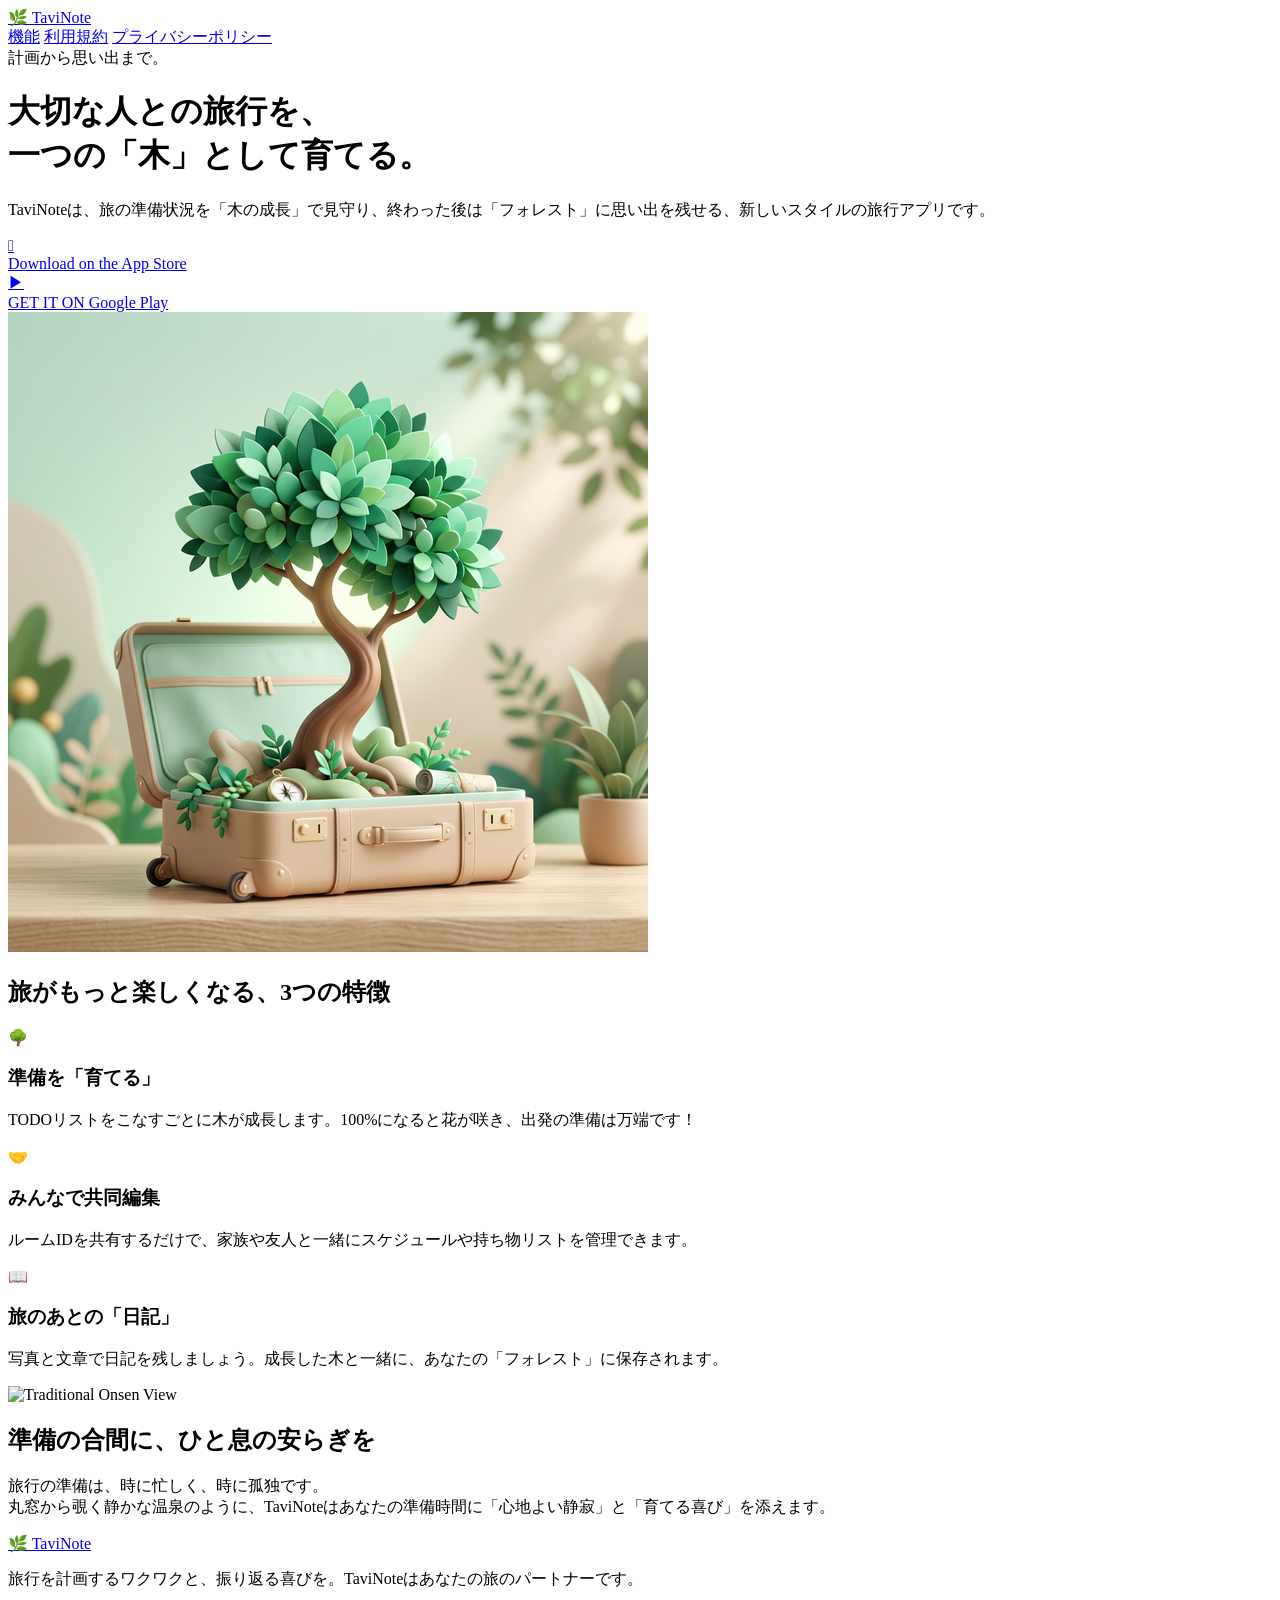
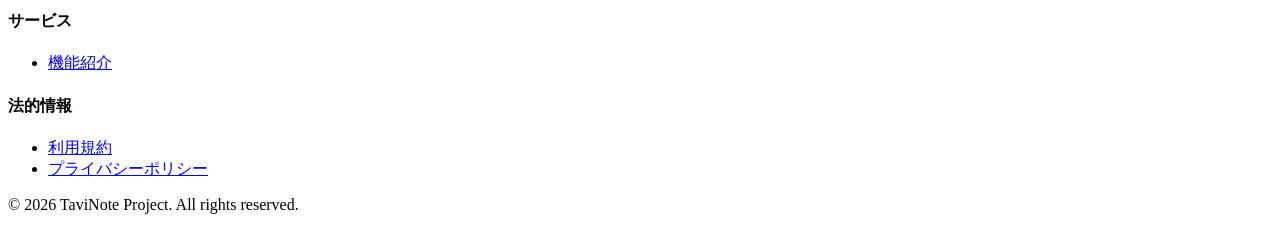
==== public/index.html @ a1052af0 "docs: remove web app references" ====
<!DOCTYPE html>
<html lang="ja">

<head>
    <meta charset="UTF-8">
    <meta name="viewport" content="width=device-width, initial-scale=1.0">
    <title>TaviNote (タビノート) — 大切な人との旅行を、育てる。</title>
    <meta name="description" content="旅行の計画から思い出までを一つの「木」として育てる、新しい形の旅行管理アプリ。TaviNoteで、あなたの旅をもっと彩り豊かに。">
    <link rel="stylesheet" href="landing.css">
    <script>
        // Redirect if running in Capacitor (native app environment)
        if (window.hasOwnProperty('Capacitor')) {
            window.location.href = 'app.html';
        }
    </script>
</head>

<body>

    <nav>
        <div class="container">
            <a href="index.html" class="logo">
                <span>🌿</span> TaviNote
            </a>
            <div class="nav-links">
                <a href="#features">機能</a>
                <a href="terms.html">利用規約</a>
                <a href="privacy.html">プライバシーポリシー</a>
            </div>
        </div>
    </nav>

    <header class="hero">
        <div class="container">
            <div class="hero-content">
                <span class="badge">計画から思い出まで。</span>
                <h1>大切な人との旅行を、<br>一つの「木」として育てる。</h1>
                <p>TaviNoteは、旅の準備状況を「木の成長」で見守り、終わった後は「フォレスト」に思い出を残せる、新しいスタイルの旅行アプリです。</p>

                <div class="store-buttons">
                    <a href="#" class="btn-store">
                        <span class="btn-icon"></span>
                        <div class="btn-text">
                            <span class="small-text">Download on the</span>
                            <span class="big-text">App Store</span>
                        </div>
                    </a>
                    <a href="#" class="btn-store">
                        <span class="btn-icon">▶</span>
                        <div class="btn-text">
                            <span class="small-text">GET IT ON</span>
                            <span class="big-text">Google Play</span>
                        </div>
                    </a>
                </div>
            </div>

            <div class="hero-image">
                <img src="landing-hero.png" alt="TaviNote Hero Visualization">
            </div>
        </div>
    </header>

    <section id="features" class="features">
        <div class="container">
            <h2>旅がもっと楽しくなる、3つの特徴</h2>
            <div class="features-grid">
                <div class="feature-card">
                    <div class="feature-icon">🌳</div>
                    <h3>準備を「育てる」</h3>
                    <p>TODOリストをこなすごとに木が成長します。100%になると花が咲き、出発の準備は万端です！</p>
                </div>
                <div class="feature-card">
                    <div class="feature-icon">🤝</div>
                    <h3>みんなで共同編集</h3>
                    <p>ルームIDを共有するだけで、家族や友人と一緒にスケジュールや持ち物リストを管理できます。</p>
                </div>
                <div class="feature-card">
                    <div class="feature-icon">📖</div>
                    <h3>旅のあとの「日記」</h3>
                    <p>写真と文章で日記を残しましょう。成長した木と一緒に、あなたの「フォレスト」に保存されます。</p>
                </div>
            </div>
        </div>
    </section>

    <!-- ===== Onsen Section (Atmosphere) ===== -->
    <section class="onsen-section">
        <div class="container onsen-container">
            <div class="marumado-wrapper">
                <img src="images/marumado-onsen.png" alt="Traditional Onsen View" class="marumado-image">
                <div class="steam-overlay">
                    <div class="steam-cloud"></div>
                    <div class="steam-cloud"></div>
                    <div class="steam-cloud"></div>
                </div>
            </div>
            <div class="onsen-text">
                <h2 data-i18n="onsenTitle">準備の合間に、ひと息の安らぎを</h2>
                <p data-i18n="onsenDesc">
                    旅行の準備は、時に忙しく、時に孤独です。<br>丸窓から覗く静かな温泉のように、TaviNoteはあなたの準備時間に「心地よい静寂」と「育てる喜び」を添えます。</p>
            </div>
        </div>
    </section>

    <footer>
        <div class="container">
            <div class="footer-content">
                <div class="footer-info">
                    <a href="#" class="footer-logo"><span>🌿</span> TaviNote</a>
                    <p>旅行を計画するワクワクと、振り返る喜びを。TaviNoteはあなたの旅のパートナーです。</p>
                </div>
                <div class="footer-links">
                    <div class="link-group">
                        <h4>サービス</h4>
                        <ul>
                            <li><a href="#features">機能紹介</a></li>

                        </ul>
                    </div>
                    <div class="link-group">
                        <h4>法的情報</h4>
                        <ul>
                            <li><a href="terms.html">利用規約</a></li>
                            <li><a href="privacy.html">プライバシーポリシー</a></li>
                        </ul>
                    </div>
                </div>
            </div>
            <div class="footer-bottom">
                <p>&copy; 2026 TaviNote Project. All rights reserved.</p>
            </div>
        </div>
    </footer>

</body>

</html>
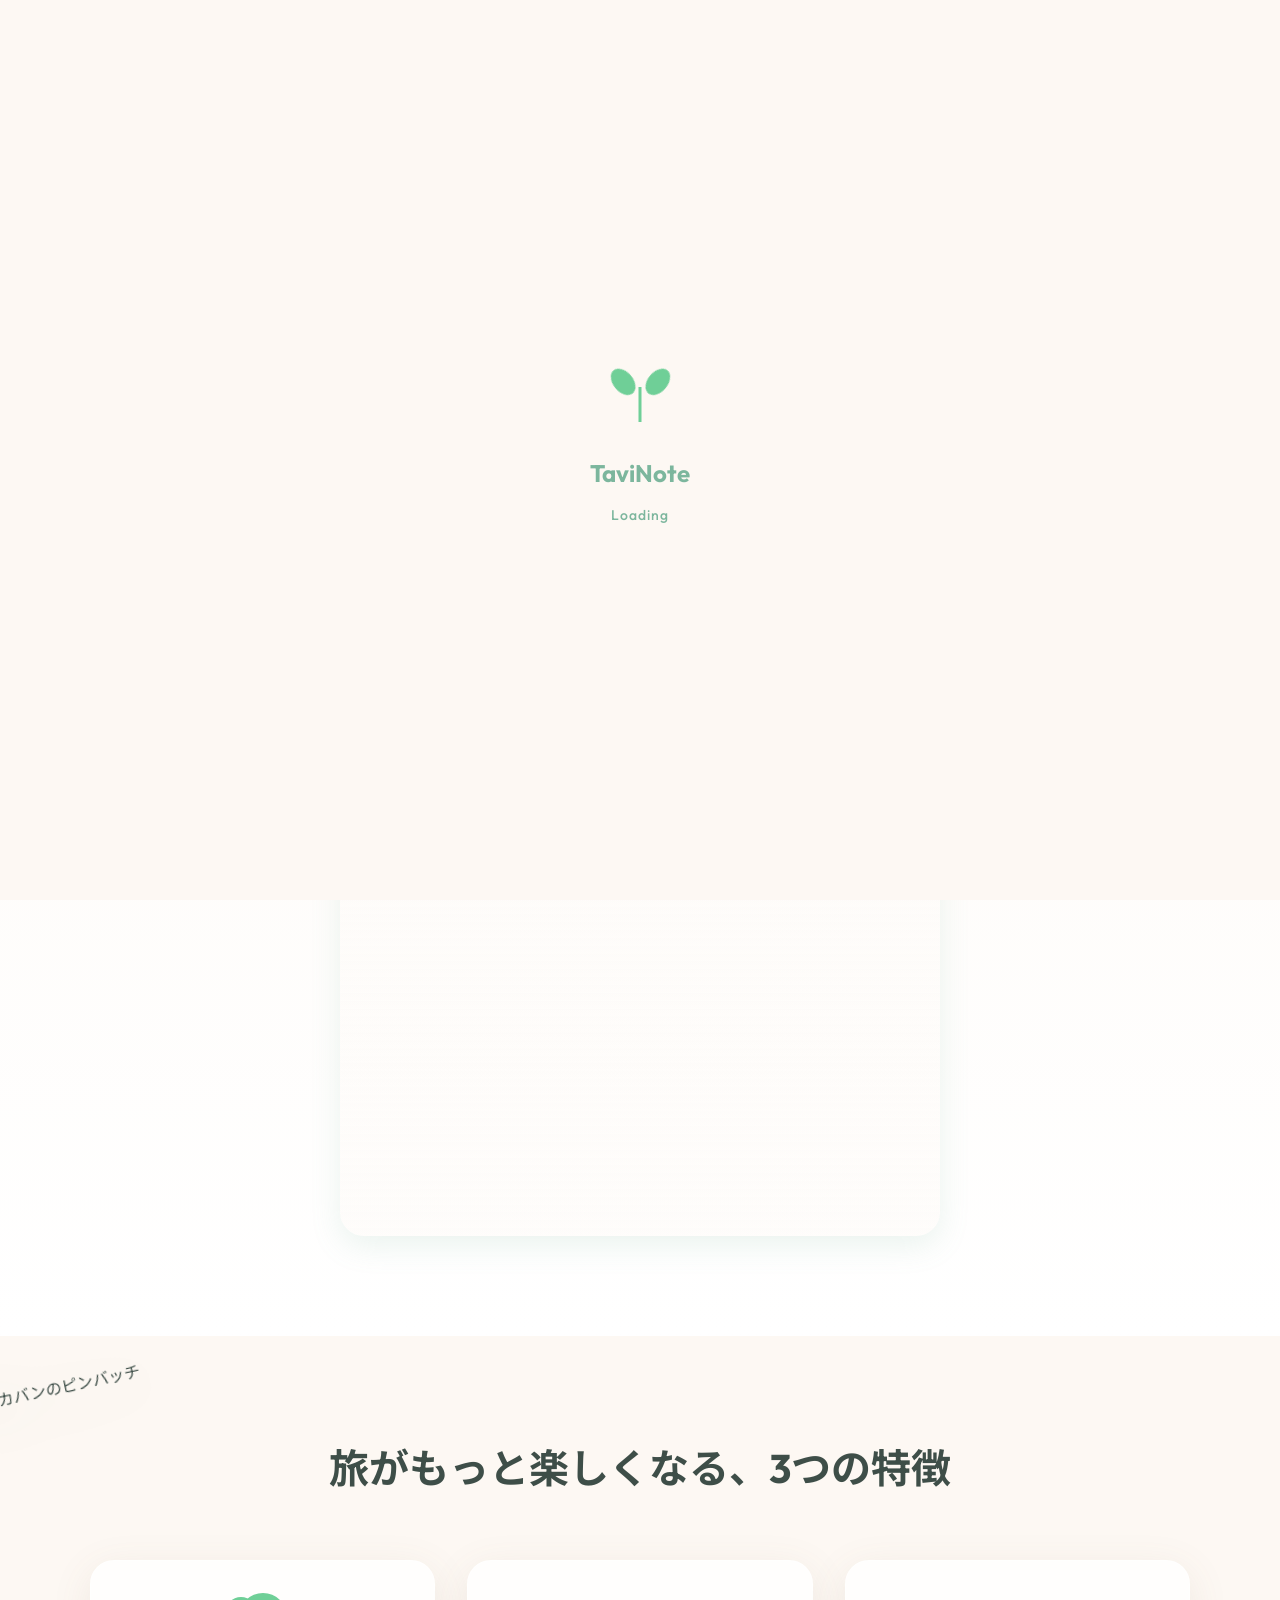
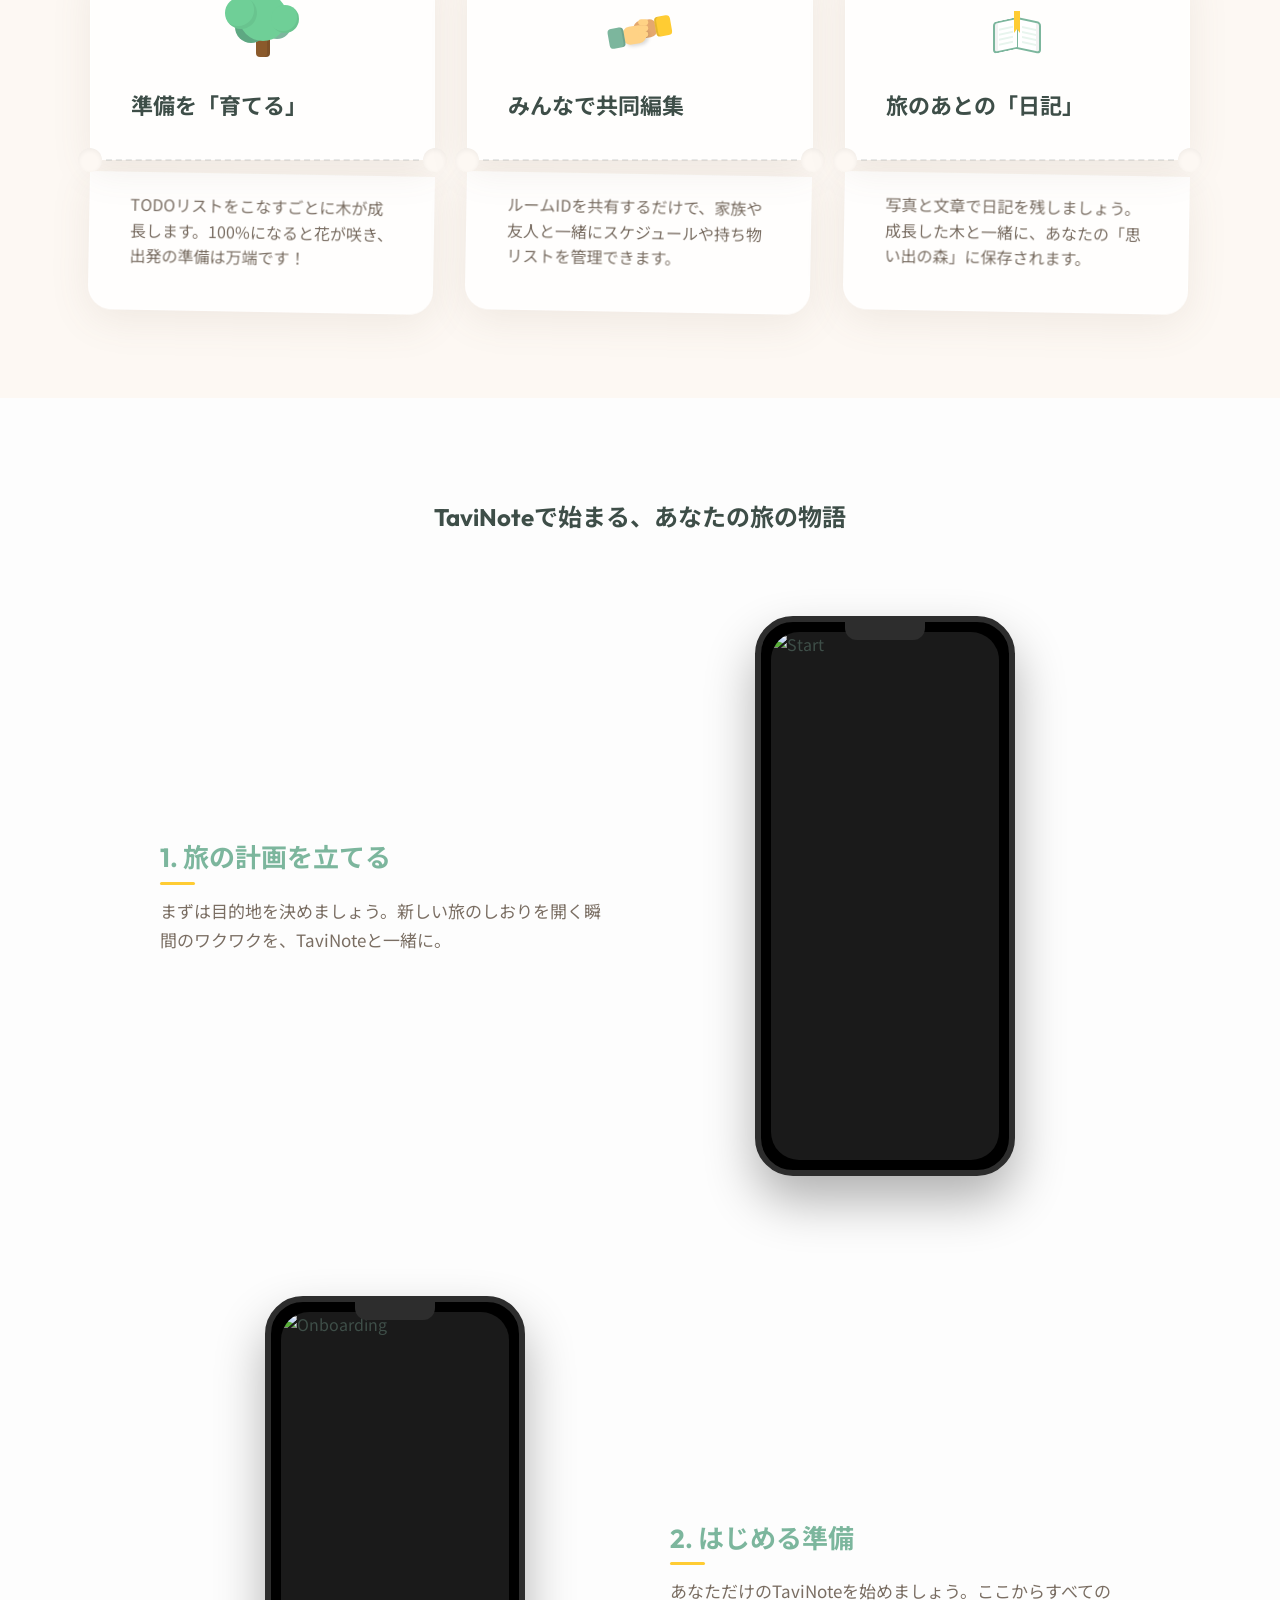
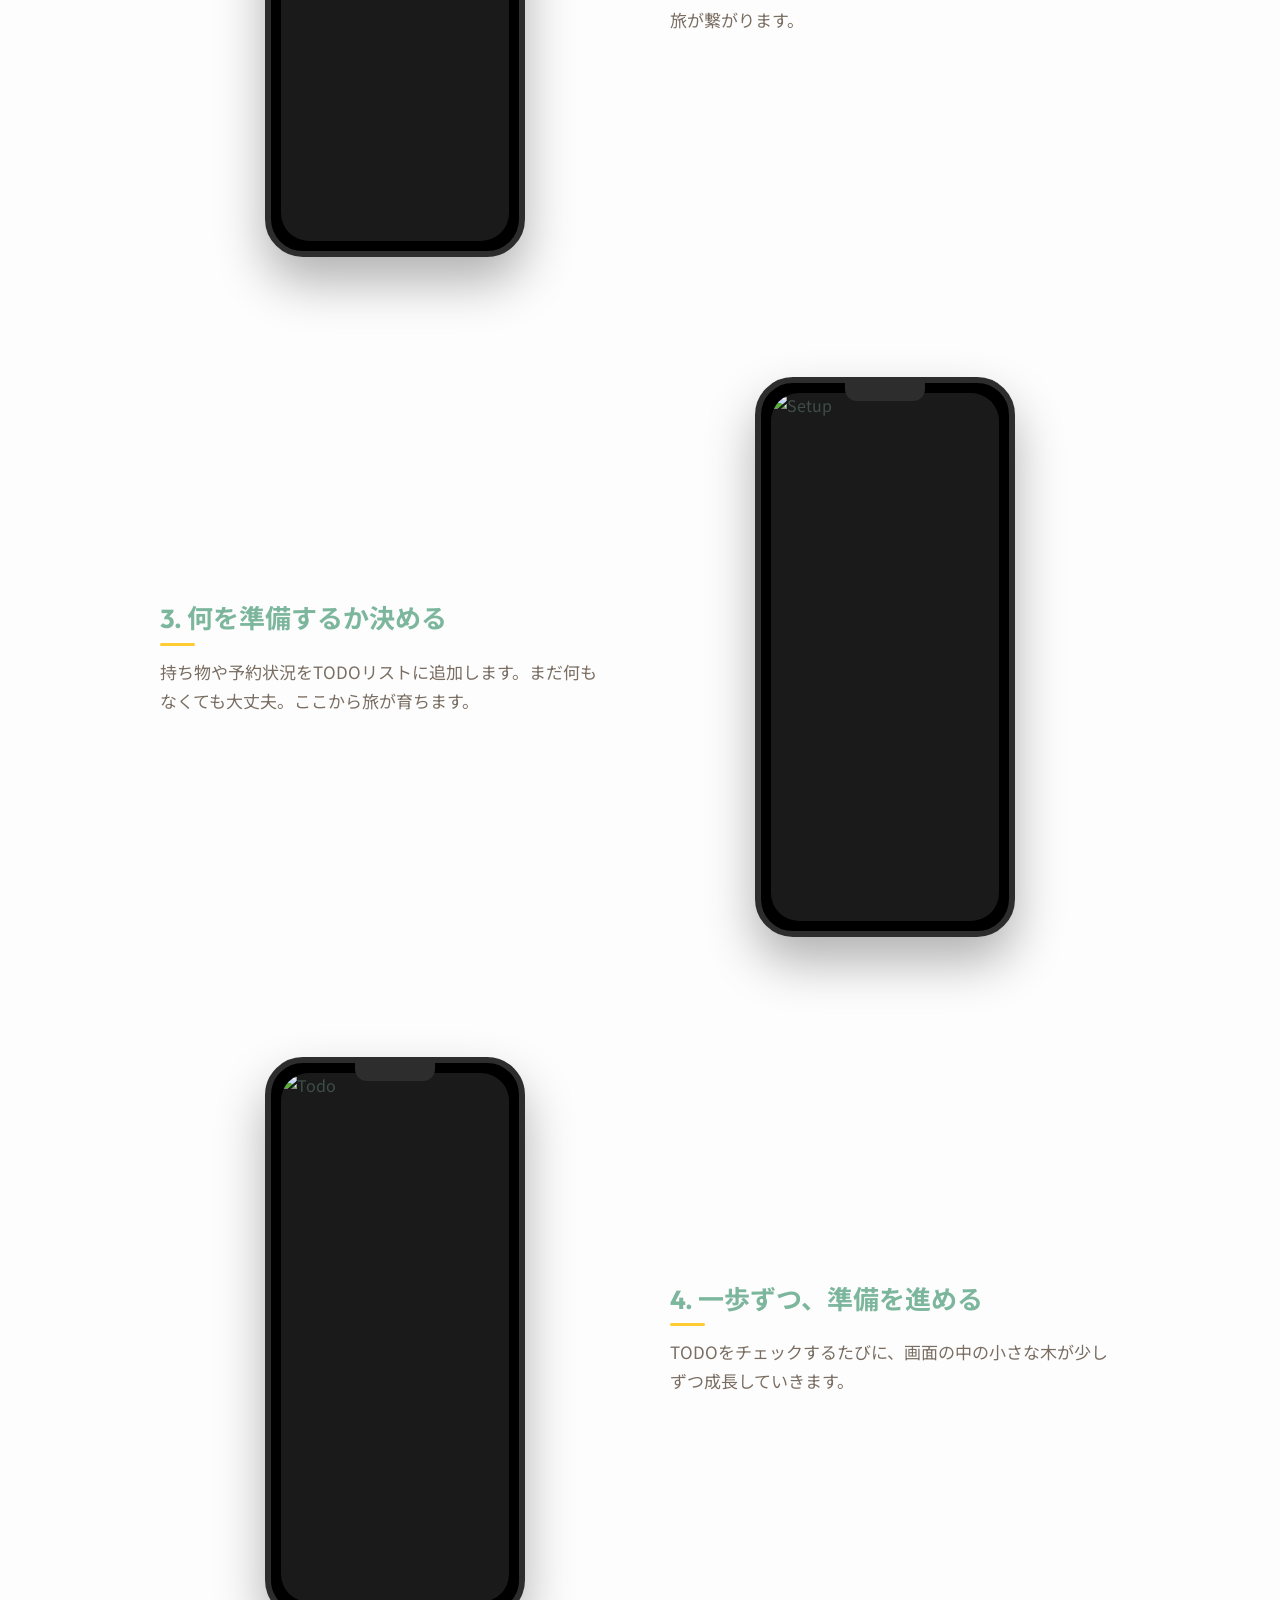
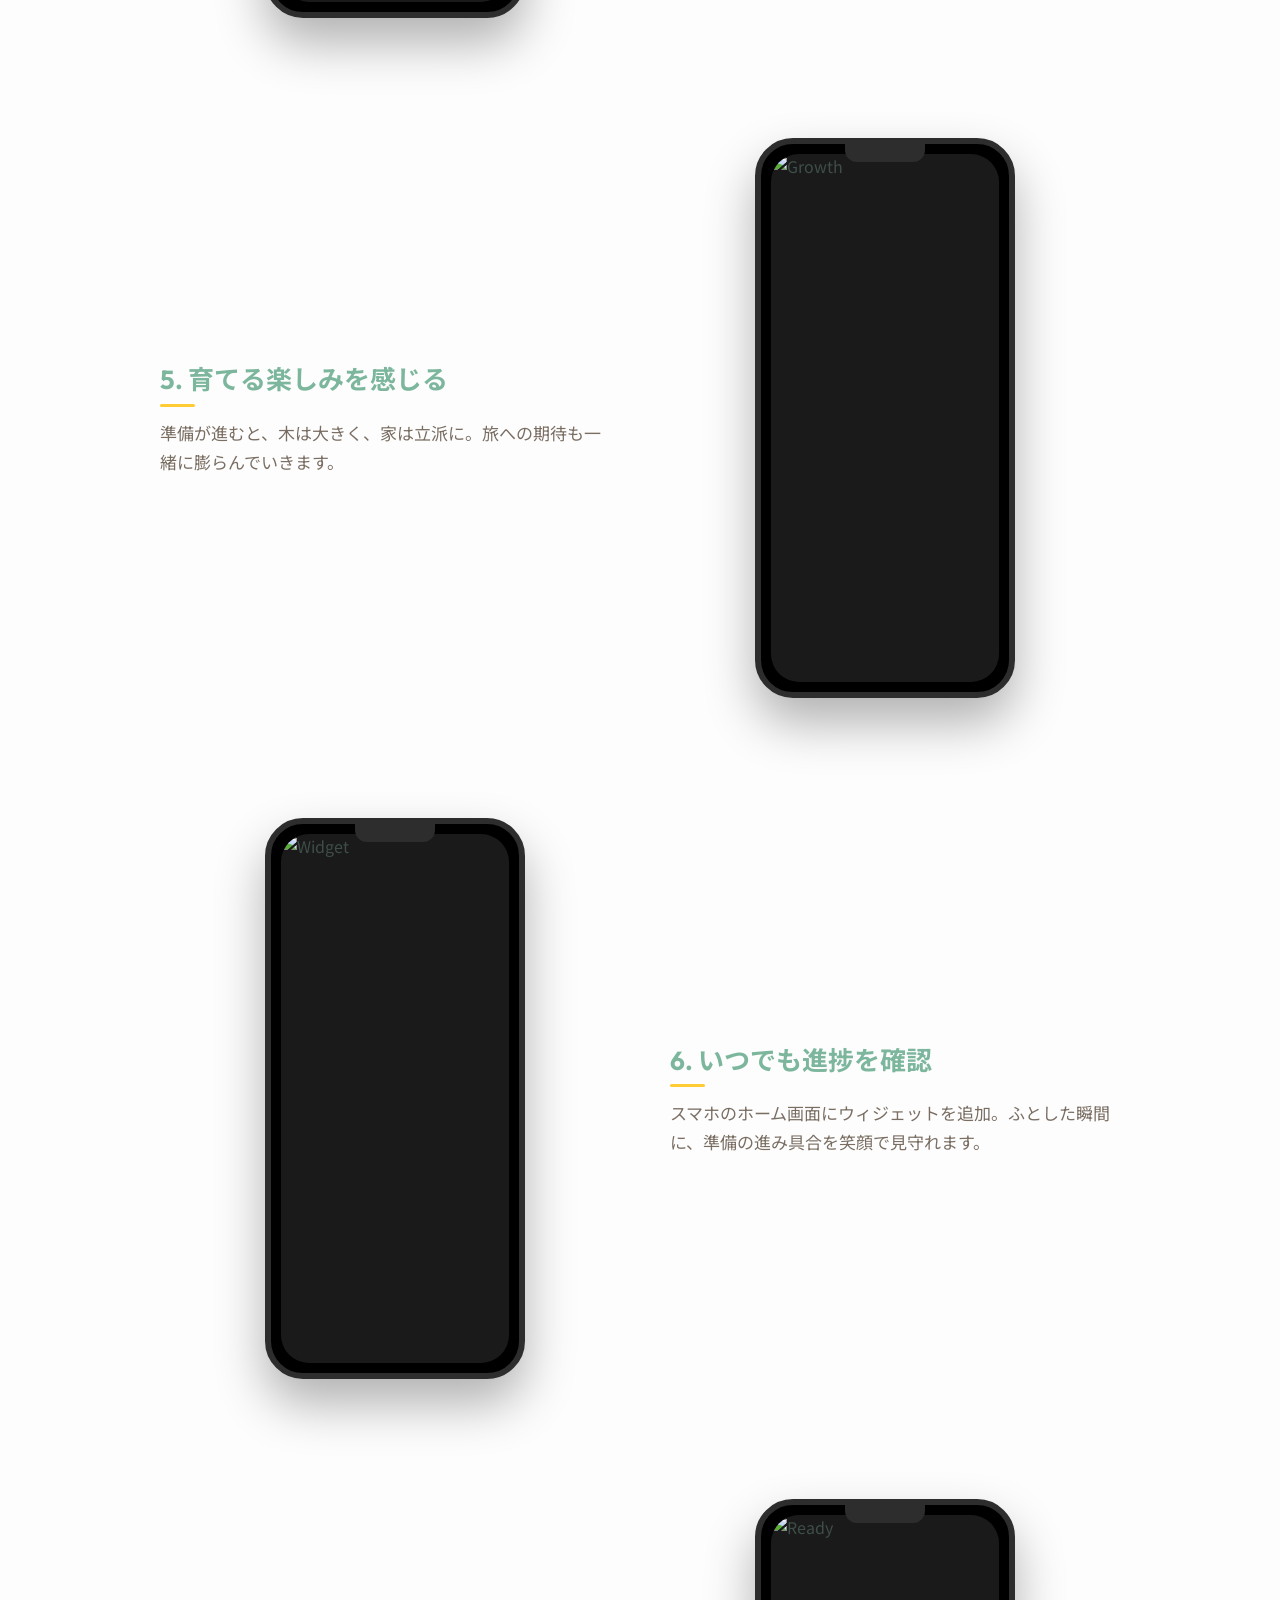
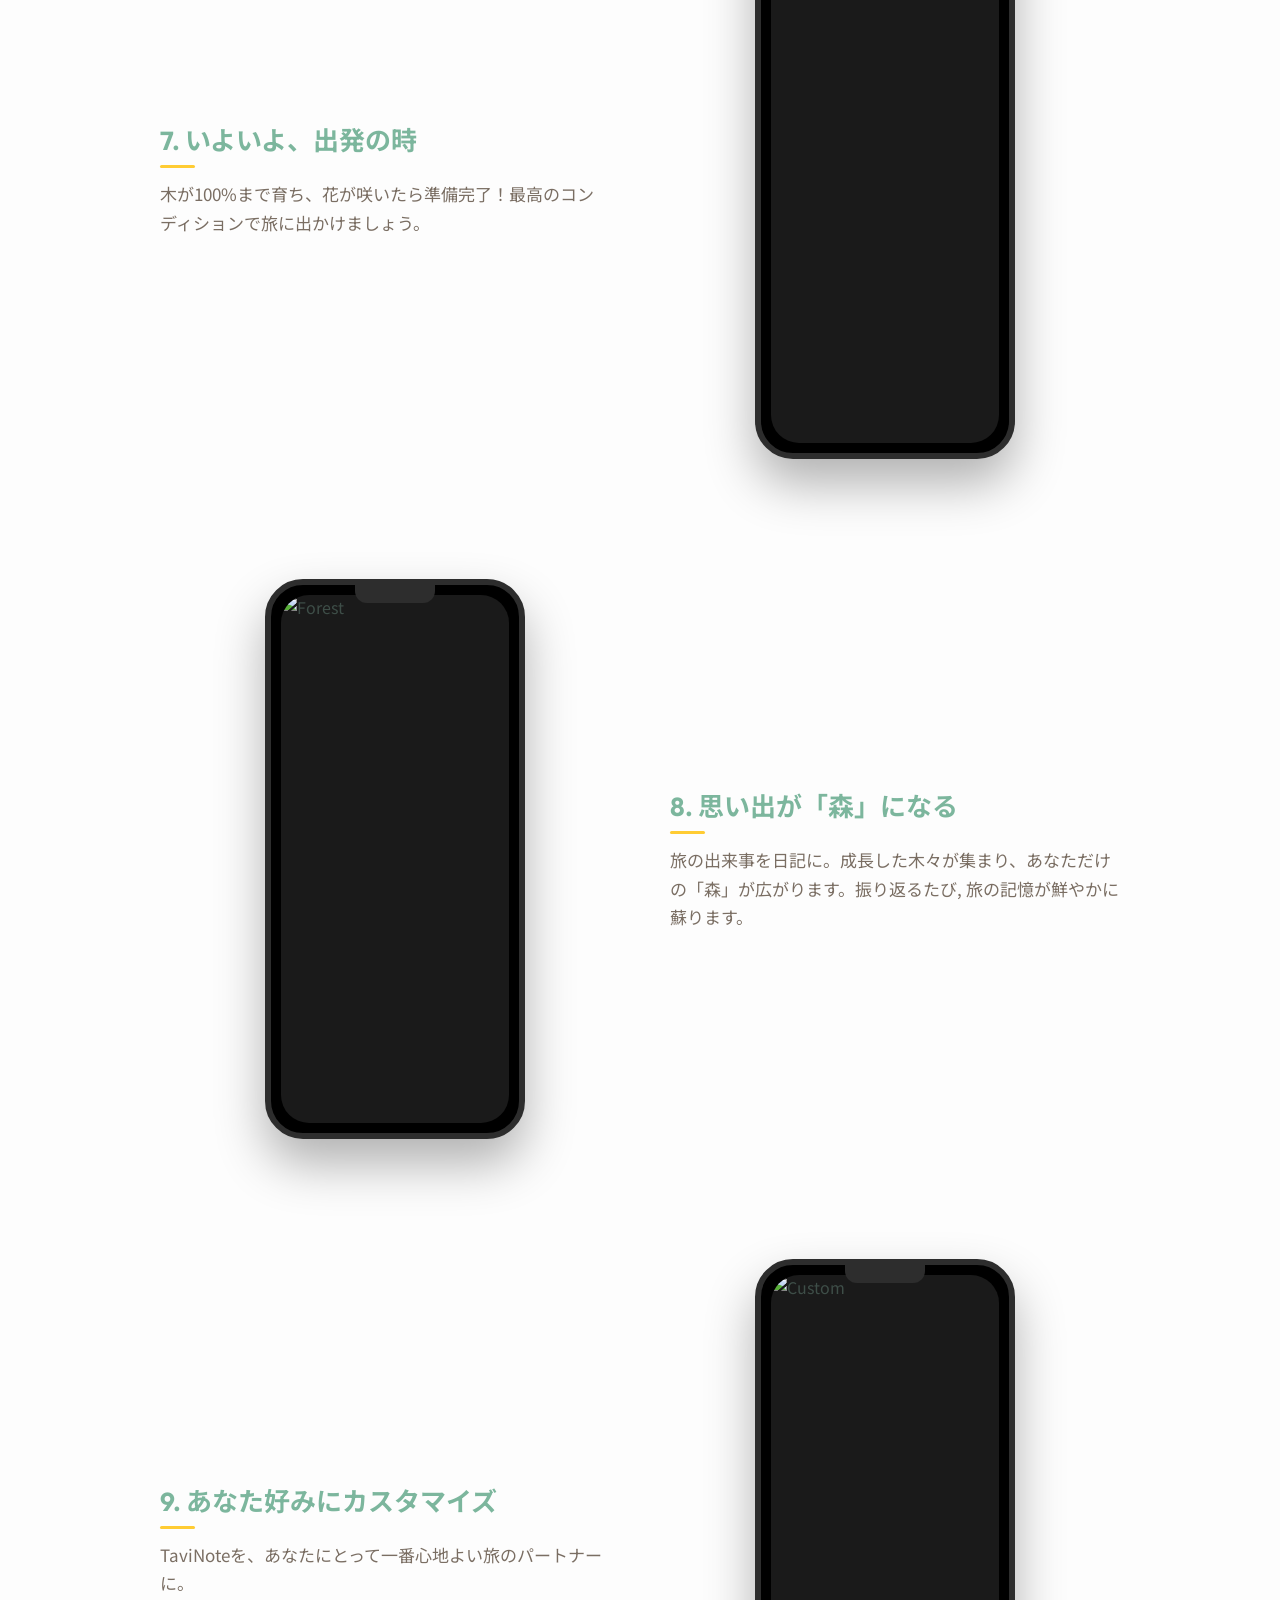
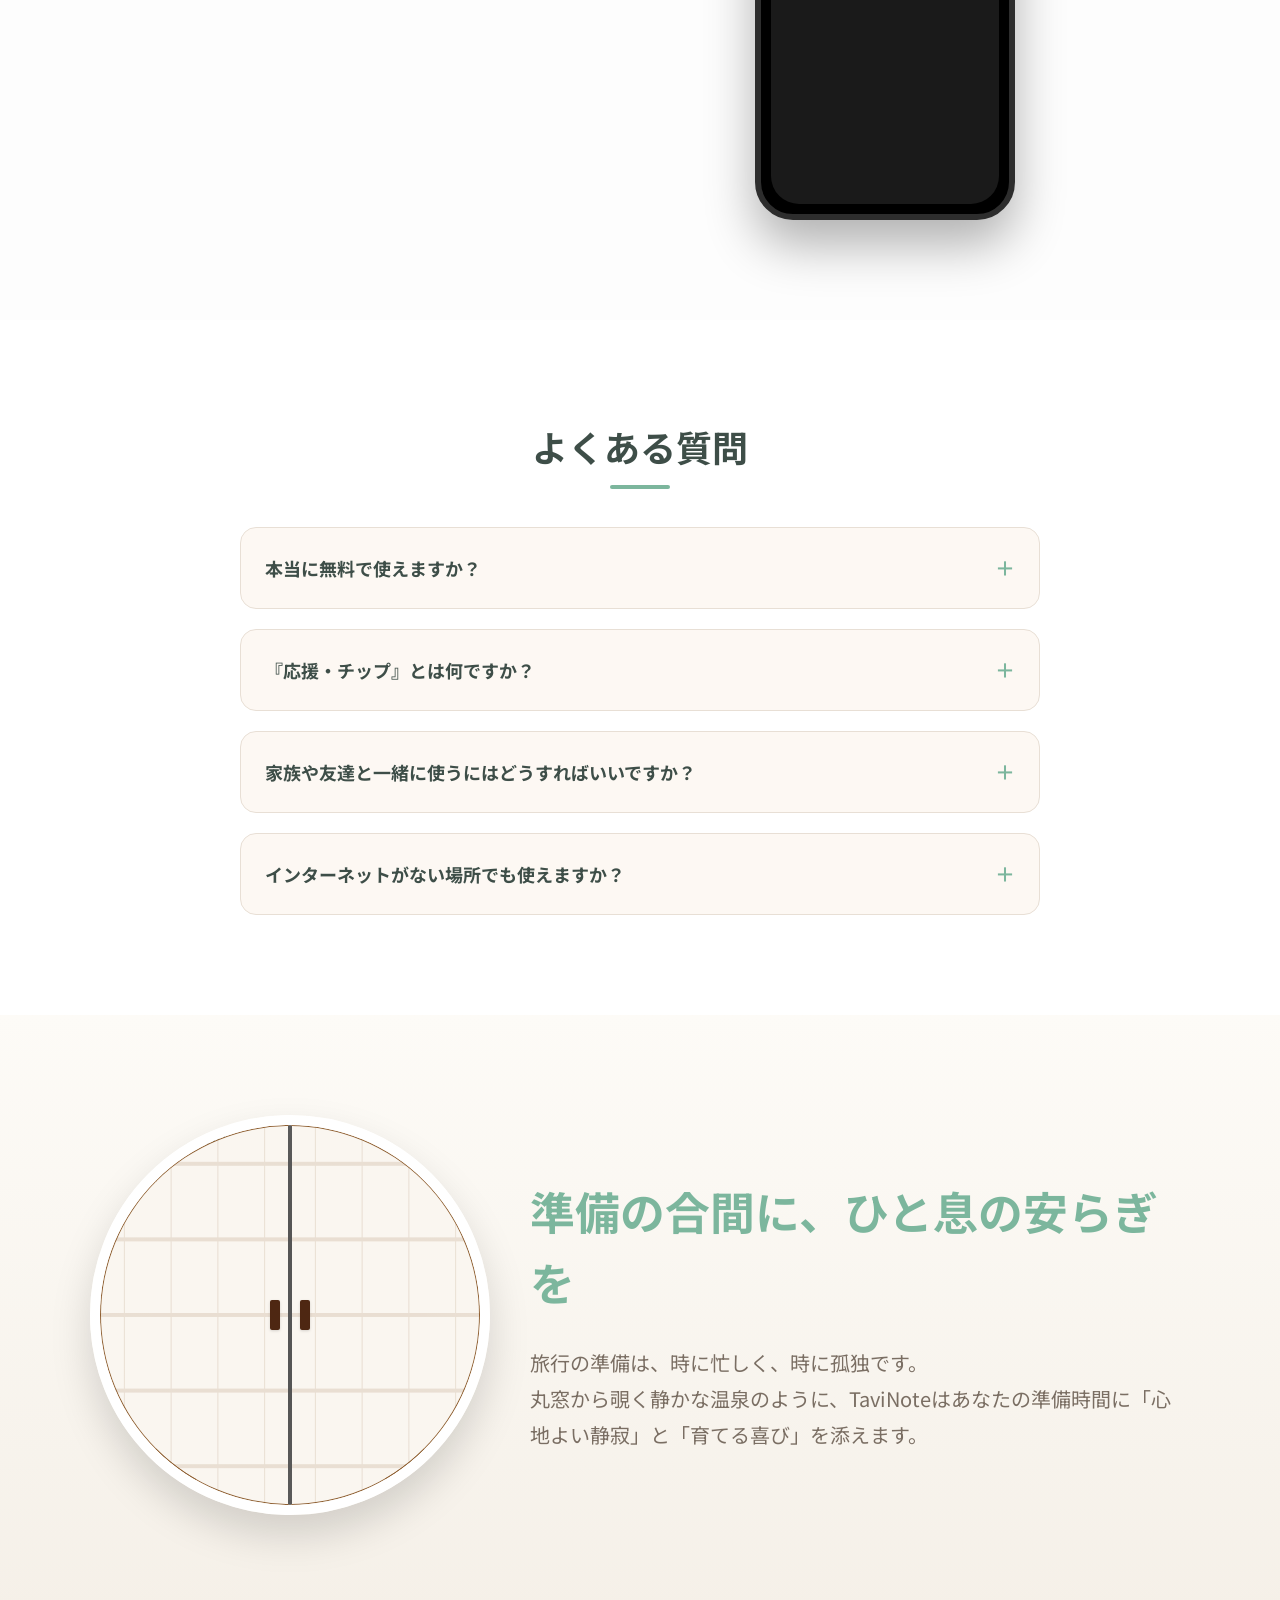
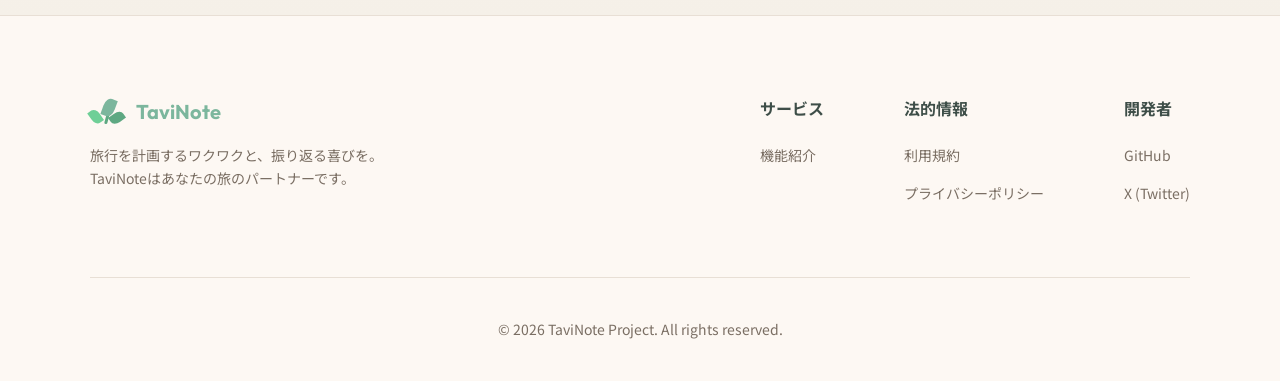
==== commit 0fdd1e34: "feat: Add cat animation to FAQ and update landing styles" ====
--- a/public/index.html
+++ b/public/index.html
@@ -6,7 +6,71 @@
     <meta name="viewport" content="width=device-width, initial-scale=1.0">
     <title>TaviNote (タビノート) — 大切な人との旅行を、育てる。</title>
     <meta name="description" content="旅行の計画から思い出までを一つの「木」として育てる、新しい形の旅行管理アプリ。TaviNoteで、あなたの旅をもっと彩り豊かに。">
-    <link rel="stylesheet" href="landing.css">
+    <link rel="stylesheet" href="landing.css?v=1.8.2">
+    <style>
+        /* Loader Inlined for reliable rendering and cache bypass */
+        #loader-wrapper {
+            position: fixed; top: 0; left: 0; width: 100%; height: 100%;
+            background: #FDF8F3; display: flex; justify-content: center; align-items: center;
+            z-index: 9999; transition: opacity 0.8s ease, visibility 0.8s;
+        }
+        #loader-wrapper.loaded { opacity: 0; visibility: hidden; pointer-events: none; }
+        .loader-content { text-align: center; }
+        .seed-animation { position: relative; width: 60px; height: 60px; margin: 0 auto 20px; }
+        .sprout {
+            position: absolute; bottom: 12px; left: 50%; transform: translateX(-50%) scaleY(0);
+            width: 3px; height: 35px; background: #6FCF97; transform-origin: bottom;
+            animation: sprout-grow 1s 0.6s cubic-bezier(0.4, 0, 0.2, 1) forwards;
+        }
+        .leaf {
+            position: absolute; bottom: 100%; width: 20px; height: 30px;
+            background: #6FCF97; border-radius: 50%; opacity: 0; transform: scale(0);
+        }
+        .leaf.left {
+            right: 50%; transform-origin: bottom right;
+            animation: leaf-pop-left 0.6s 1.2s forwards, leafSwingLeft 2.5s 1.8s ease-in-out infinite;
+        }
+        .leaf.right {
+            left: 50%; transform-origin: bottom left;
+            animation: leaf-pop-right 0.6s 1.4s forwards, leafSwingRight 2.5s 2.0s ease-in-out infinite;
+        }
+        .loader-text {
+            font-family: 'Outfit', sans-serif; font-size: 24px; color: #7CB69D;
+            font-weight: 700; margin-top: 15px; opacity: 0; animation: fadeIn 1s 1.2s forwards;
+            display: flex; flex-direction: column; align-items: center; gap: 12px;
+        }
+        .loading-dots {
+            font-size: 14px; font-weight: 500; letter-spacing: 1px;
+        }
+        .loading-dots::after {
+            content: 'Loading';
+            animation: loading-text 2s infinite;
+        }
+        @keyframes loading-text {
+            0% { content: 'Loading'; }
+            25% { content: 'Loading.'; }
+            50% { content: 'Loading..'; }
+            75% { content: 'Loading...'; }
+        }
+        @keyframes seed-pop { 0% { opacity: 0; transform: translateX(-50%) translateY(20px) scale(0); } 100% { opacity: 1; transform: translateX(-50%) translateY(0) scale(1); } }
+        @keyframes sprout-grow { 0% { transform: translateX(-50%) scaleY(0); } 100% { transform: translateX(-50%) scaleY(1); } }
+        @keyframes leaf-pop-left { 0% { transform: rotate(0) scale(0); opacity: 0; } 100% { transform: rotate(-40deg) scale(1); opacity: 1; } }
+        @keyframes leaf-pop-right { 0% { transform: rotate(0) scale(0); opacity: 0; } 100% { transform: rotate(40deg) scale(1); opacity: 1; } }
+        @keyframes leafSwingLeft { 0%, 100% { transform: rotate(-40deg) scale(1); } 50% { transform: rotate(-30deg) scale(1.05); } }
+        @keyframes leafSwingRight { 0%, 100% { transform: rotate(40deg) scale(1); } 50% { transform: rotate(30deg) scale(1.05); } }
+        @keyframes fadeIn { to { opacity: 1; } }
+    </style>
+    <!-- OGP Tags -->
+    <meta property="og:title" content="TaviNote (タビノート) — 大切な人との旅行を、育てる。">
+    <meta property="og:description" content="旅行の計画から思い出までを一つの「木」として育てる、新しい形の旅行管理アプリ。">
+    <meta property="og:image" content="https://tavinote.web.app/ogp-icon.png">
+    <meta property="og:url" content="https://tavinote.web.app/">
+    <meta property="og:type" content="website">
+    <meta name="twitter:card" content="summary_large_image">
+    <meta name="twitter:site" content="@NekoDev1009">
+    <meta name="twitter:creator" content="@NekoDev1009">
+    
+    <script src="lang.js?v=3"></script>
     <script>
         // Redirect if running in Capacitor (native app environment)
         if (window.hasOwnProperty('Capacitor')) {
@@ -15,38 +79,96 @@
     </script>
 </head>
 
-<body>
+<body onload="onPageLoad()">
+
+    <!-- Background Growing Tree -->
+    <div class="tree-bg-container">
+        <svg viewBox="0 0 400 800" preserveAspectRatio="xMidYMax meet" style="width: 100%; height: 100%;">
+            <!-- Trunk -->
+            <path class="tree-path" id="tree-trunk" d="M 200 800 Q 180 600, 200 400" />
+            <!-- Branches Left -->
+            <path class="tree-path" id="tree-branch-1" d="M 200 650 Q 120 600, 100 500" />
+            <path class="tree-path" id="tree-branch-3" d="M 180 500 Q 100 450, 80 300" />
+            <!-- Branches Right -->
+            <path class="tree-path" id="tree-branch-2" d="M 200 600 Q 280 550, 320 450" />
+            <path class="tree-path" id="tree-branch-4" d="M 210 450 Q 300 350, 350 200" />
+            <!-- Leaves/Twigs -->
+            <path class="tree-path" id="tree-twig-1" d="M 100 500 L 70 470 M 100 500 L 90 440" />
+            <path class="tree-path" id="tree-twig-2" d="M 320 450 L 350 420 M 320 450 L 330 380" />
+        </svg>
+    </div>
+
+    <!-- Loader -->
+    <div id="loader-wrapper">
+        <div class="loader-content">
+            <div class="seed-animation">
+                <div class="seed"></div>
+                <div class="sprout">
+                    <div class="leaf left"></div>
+                    <div class="leaf right"></div>
+                </div>
+            </div>
+            <h2 class="loader-text">
+                TaviNote
+                <span class="loading-dots"></span>
+            </h2>
+        </div>
+    </div>
 
     <nav>
         <div class="container">
-            <a href="index.html" class="logo">
-                <span>🌿</span> TaviNote
+            <a href="./" class="logo sway-soft">
+                <span class="leaf-icon">
+                    <span class="stem"></span>
+                    <span class="logo-leaf center"></span>
+                    <span class="logo-leaf left"></span>
+                    <span class="logo-leaf right"></span>
+                </span>
+                <span class="wave-text">TaviNote</span>
             </a>
             <div class="nav-links">
-                <a href="#features">機能</a>
-                <a href="terms.html">利用規約</a>
-                <a href="privacy.html">プライバシーポリシー</a>
+                <a href="#features" data-i18n="navFeatures">機能</a>
+                <a href="terms.html" data-i18n="navTerms">利用規約</a>
+                <a href="privacy.html" data-i18n="navPrivacy">プライバシーポリシー</a>
+                <div class="lang-switch-warm">
+                    <div class="lang-switch-warm-option active" onclick="switchLanguage('ja')">JP</div>
+                    <div class="lang-switch-warm-option" onclick="switchLanguage('en')">EN</div>
+                    <div class="lang-switch-warm-slider"></div>
+                </div>
             </div>
         </div>
     </nav>
 
-    <header class="hero">
+    <header class="hero" style="position: relative;">
+        <div class="inline-video-wrapper">
+            <img src="movie/travel_movie.gif" alt="Travel Animation">
+        </div>
         <div class="container">
             <div class="hero-content">
-                <span class="badge">計画から思い出まで。</span>
-                <h1>大切な人との旅行を、<br>一つの「木」として育てる。</h1>
-                <p>TaviNoteは、旅の準備状況を「木の成長」で見守り、終わった後は「フォレスト」に思い出を残せる、新しいスタイルの旅行アプリです。</p>
+                <span class="badge sway-soft" data-i18n="heroBadge">計画から思い出まで。</span>
+                <h1 class="sway-soft" data-i18n="heroTitle">大切な人との旅行を、<br>一つの「木」として育てる。</h1>
+                <p data-i18n="heroDesc">TaviNoteは、旅の準備状況を「木の成長」で見守り、終わった後は「思い出の森」に思い出を残せる、新しいスタイルの旅行アプリです。</p>
 
                 <div class="store-buttons">
                     <a href="#" class="btn-store">
-                        <span class="btn-icon"></span>
+                        <span class="btn-icon">
+                            <svg viewBox="0 0 384 512" width="24" height="24">
+                                <path fill="currentColor"
+                                    d="M318.7 268.7c-.2-36.7 16.4-64.4 50-84.8-18.8-26.9-47.2-41-84.5-44-35.3-2.9-70.5 21.5-88.5 21.5-18 0-46.7-20.3-75.1-19.8-37.4.5-71.7 21.8-90.9 55.4C1.9 237.5-14.7 334.3 22.4 410.2c18.1 41 43.1 82.3 80.2 81 35.1-1.3 46-23.3 88.5-23.3 42.1 0 52.4 22.6 88.5 21.5 37.3-1.3 58.7-37.7 76.6-63.8 20.7-30.2 29.2-59.5 29.5-61-1-.5-56.9-21.8-57.5-85.9zM221.7 101.9c15.8-19.2 26.5-45.8 23.5-72.3-22.9 1-50.7 15.3-67.2 34.6-14.7 17.1-27.6 44.4-24.6 70.3 25.5 1.5 52-13.8 68.3-32.6z" />
+                            </svg>
+                        </span>
                         <div class="btn-text">
                             <span class="small-text">Download on the</span>
                             <span class="big-text">App Store</span>
                         </div>
                     </a>
-                    <a href="#" class="btn-store">
-                        <span class="btn-icon">▶</span>
+                    <a href="https://play.google.com/store/apps/details?id=com.imshota.tavinote" class="btn-store">
+                        <span class="btn-icon">
+                            <svg viewBox="0 0 512 512" width="24" height="24">
+                                <path fill="currentColor"
+                                    d="M325.3 234.3L104.6 13l280.8 161.2-60.1 60.1zM47 0C34 6.8 25.3 19.2 25.3 35.3v441.3c0 16.1 8.7 28.5 21.7 35.3l256.6-256L47 0zm425.2 225.6l-58.9-34.1-65.7 64.5 65.7 64.5 60.1-34.1c18-14.3 18-46.5-1.2-60.8zM104.6 499l280.8-161.2-60.1-60.1L104.6 499z" />
+                            </svg>
+                        </span>
                         <div class="btn-text">
                             <span class="small-text">GET IT ON</span>
                             <span class="big-text">Google Play</span>
@@ -56,30 +178,274 @@
             </div>
 
             <div class="hero-image">
-                <img src="landing-hero.png" alt="TaviNote Hero Visualization">
+                <img src="movie/storybook_illustration.gif" alt="紙芝居風の挿絵イメージ">
             </div>
         </div>
     </header>
 
     <section id="features" class="features">
+        <div class="container" style="position: relative;">
+            <!-- Scroll Animated Pinbadge (Bag) -->
+            <div class="scroll-pinbadge features-badge">
+                <img src="images/pinbadge/bag.png" alt="カバンのピンバッチ">
+            </div>
+            <h2 data-i18n="featuresTitle">旅がもっと楽しくなる、3つの特徴</h2>
+            <div class="features-grid">
+                <div class="feature-card ticket">
+                    <div class="ticket-main">
+                        <div class="feature-icon">
+                            <div class="css-emoji tree">
+                                <div class="tree-trunk"></div>
+                                <div class="tree-crown"></div>
+                            </div>
+                        </div>
+                        <h3 data-i18n="feature1Title">準備を「育てる」</h3>
+                    </div>
+                    <div class="ticket-rip-line">
+                        <span class="ticket-notch-left"></span>
+                        <span class="ticket-divider"></span>
+                        <span class="ticket-notch-right"></span>
+                    </div>
+                    <div class="ticket-stub">
+                        <p data-i18n="feature1Desc">TODOリストをこなすごとに木が成長します。100%になると花が咲き、出発の準備は万端です！</p>
+                    </div>
+                </div>
+                <div class="feature-card ticket">
+                    <div class="ticket-main">
+                        <div class="feature-icon">
+                            <div class="css-emoji handshake">
+                                <div class="hand-left"></div>
+                                <div class="hand-right"></div>
+                            </div>
+                        </div>
+                        <h3 data-i18n="feature2Title">みんなで共同編集</h3>
+                    </div>
+                    <div class="ticket-rip-line">
+                        <span class="ticket-notch-left"></span>
+                        <span class="ticket-divider"></span>
+                        <span class="ticket-notch-right"></span>
+                    </div>
+                    <div class="ticket-stub">
+                        <p data-i18n="feature2Desc">ルームIDを共有するだけで、家族や友人と一緒にスケジュールや持ち物リストを管理できます。</p>
+                    </div>
+                </div>
+                <div class="feature-card ticket">
+                    <div class="ticket-main">
+                        <div class="feature-icon">
+                            <div class="css-emoji book">
+                                <div class="page-left"></div>
+                                <div class="page-right"></div>
+                                <div class="bookmark"></div>
+                            </div>
+                        </div>
+                        <h3 data-i18n="feature3Title">旅のあとの「日記」</h3>
+                    </div>
+                    <div class="ticket-rip-line">
+                        <span class="ticket-notch-left"></span>
+                        <span class="ticket-divider"></span>
+                        <span class="ticket-notch-right"></span>
+                    </div>
+                    <div class="ticket-stub">
+                        <p data-i18n="feature3Desc">写真と文章で日記を残しましょう。成長した木と一緒に、あなたの「思い出の森」に保存されます。</p>
+                    </div>
+                </div>
+            </div>
+        </div>
+    </section>
+
+    <section id="app-story" class="showcase-section">
+        <div class="container showcase-header">
+            <h2 data-i18n="showcaseTitle">TaviNoteで始まる、あなたの旅の物語</h2>
+        </div>
+
+        <div class="story-container">
+            <!-- Step 1 -->
+            <div class="story-step">
+                <div class="story-text">
+                    <h3 data-i18n="storyStep1Title">1. 旅の計画を立てる</h3>
+                    <p data-i18n="storyStep1Desc">まずは目的地を決めましょう。新しい旅のしおりを開く瞬間のワクワクを、TaviNoteと一緒に。</p>
+                </div>
+                <div class="story-visual">
+                    <div class="smartphone-frame">
+                        <div class="smartphone-screen">
+                            <img src="images/screenshot/JP/start.png" alt="Start" class="showcase-img"
+                                data-screen="start">
+                        </div>
+                    </div>
+                </div>
+            </div>
+
+            <!-- New Step: Onboarding -->
+            <div class="story-step">
+                <div class="story-text">
+                    <h3 data-i18n="storyStepOnboardingTitle">2. はじめる準備</h3>
+                    <p data-i18n="storyStepOnboardingDesc">あなただけのTaviNoteを始めましょう。ここからすべての旅が繋がります。</p>
+                </div>
+                <div class="story-visual">
+                    <div class="smartphone-frame">
+                        <div class="smartphone-screen">
+                            <img src="images/screenshot/JP/onboarding.png" alt="Onboarding" class="showcase-img"
+                                data-screen="onboarding">
+                        </div>
+                    </div>
+                </div>
+            </div>
+
+            <!-- Step 3 (was 2) -->
+            <div class="story-step">
+                <div class="story-text">
+                    <h3 data-i18n="storyStep2Title">3. 何を準備するか決める</h3>
+                    <p data-i18n="storyStep2Desc">持ち物や予約状況をTODOリストに追加します。まだ何もなくても大丈夫。ここから旅が育ちます。</p>
+                </div>
+                <div class="story-visual">
+                    <div class="smartphone-frame">
+                        <div class="smartphone-screen">
+                            <img src="images/screenshot/JP/nothing_travel.png" alt="Setup" class="showcase-img"
+                                data-screen="nothing_travel">
+                        </div>
+                    </div>
+                </div>
+            </div>
+
+            <!-- Step 4 (was 3) -->
+            <div class="story-step">
+                <div class="story-text">
+                    <h3 data-i18n="storyStep3Title">4. 一歩ずつ、準備を進める</h3>
+                    <p data-i18n="storyStep3Desc">TODOをチェックするたびに、画面の中の小さな木が少しずつ成長していきます。</p>
+                </div>
+                <div class="story-visual">
+                    <div class="smartphone-frame">
+                        <div class="smartphone-screen">
+                            <img src="images/screenshot/JP/todo.png" alt="Todo" class="showcase-img" data-screen="todo">
+                        </div>
+                    </div>
+                </div>
+            </div>
+
+            <!-- Step 5 (was 4) -->
+            <div class="story-step">
+                <div class="story-text">
+                    <h3 data-i18n="storyStep4Title">5. 育てる楽しみを感じる</h3>
+                    <p data-i18n="storyStep4Desc">準備が進むと、木は大きく、家は立派に。旅への期待も一緒に膨らんでいきます。</p>
+                </div>
+                <div class="story-visual">
+                    <div class="smartphone-frame">
+                        <div class="smartphone-screen">
+                            <img src="images/screenshot/JP/progress.png" alt="Growth" class="showcase-img"
+                                data-screen="progress">
+                        </div>
+                    </div>
+                </div>
+            </div>
+
+            <!-- Step 6 (was 5) -->
+            <div class="story-step">
+                <div class="story-text">
+                    <h3 data-i18n="storyStep5Title">6. いつでも進捗を確認</h3>
+                    <p data-i18n="storyStep5Desc">スマホのホーム画面にウィジェットを追加。ふとした瞬間に、準備の進み具合を笑顔で見守れます。</p>
+                </div>
+                <div class="story-visual">
+                    <div class="smartphone-frame">
+                        <div class="smartphone-screen">
+                            <img src="images/screenshot/JP/widget.png" alt="Widget" class="showcase-img"
+                                data-screen="widget">
+                        </div>
+                    </div>
+                </div>
+            </div>
+
+            <!-- Step 7 (was 6) -->
+            <div class="story-step">
+                <div class="story-text">
+                    <h3 data-i18n="storyStep6Title">7. いよいよ、出発の時</h3>
+                    <p data-i18n="storyStep6Desc">木が100%まで育ち、花が咲いたら準備完了！最高のコンディションで旅に出かけましょう。</p>
+                </div>
+                <div class="story-visual">
+                    <div class="smartphone-frame">
+                        <div class="smartphone-screen">
+                            <img src="images/screenshot/JP/travel_plan.png" alt="Ready" class="showcase-img"
+                                data-screen="travel_plan">
+                        </div>
+                    </div>
+                </div>
+            </div>
+
+            <!-- Step 8: Journal and Forest (was 7) -->
+            <div class="story-step">
+                <div class="story-text">
+                    <h3 data-i18n="storyStep7Title">8. 思い出が「森」になる</h3>
+                    <p data-i18n="storyStep7Desc">旅の出来事を日記に。成長した木々が集まり、あなただけの「森」が広がります。振り返るたび, 旅の記憶が鮮やかに蘇ります。</p>
+                </div>
+                <div class="story-visual">
+                    <div class="smartphone-frame">
+                        <div class="smartphone-screen">
+                            <img src="images/screenshot/JP/collection.png" alt="Forest" class="showcase-img"
+                                data-screen="collection">
+                        </div>
+                    </div>
+                </div>
+            </div>
+
+            <!-- Step 9: Customization (was 8) -->
+            <div class="story-step">
+                <div class="story-text">
+                    <h3 data-i18n="storyStep8Title">9. あなた好みにカスタマイズ</h3>
+                    <p data-i18n="storyStep8Desc">TaviNoteを、あなたにとって一番心地よい旅のパートナーに。</p>
+                </div>
+                <div class="story-visual">
+                    <div class="smartphone-frame">
+                        <div class="smartphone-screen">
+                            <img src="images/screenshot/JP/setting.png" alt="Custom" class="showcase-img"
+                                data-screen="setting">
+                        </div>
+                    </div>
+                </div>
+            </div>
+        </div>
+    </section>
+
+    <!-- ===== FAQ Section ===== -->
+    <section class="faq-section">
         <div class="container">
-            <h2>旅がもっと楽しくなる、3つの特徴</h2>
-            <div class="features-grid">
-                <div class="feature-card">
-                    <div class="feature-icon">🌳</div>
-                    <h3>準備を「育てる」</h3>
-                    <p>TODOリストをこなすごとに木が成長します。100%になると花が咲き、出発の準備は万端です！</p>
-                </div>
-                <div class="feature-card">
-                    <div class="feature-icon">🤝</div>
-                    <h3>みんなで共同編集</h3>
-                    <p>ルームIDを共有するだけで、家族や友人と一緒にスケジュールや持ち物リストを管理できます。</p>
-                </div>
-                <div class="feature-card">
-                    <div class="feature-icon">📖</div>
-                    <h3>旅のあとの「日記」</h3>
-                    <p>写真と文章で日記を残しましょう。成長した木と一緒に、あなたの「フォレスト」に保存されます。</p>
-                </div>
+            <h2 class="faq-title" data-i18n="faqTitle">よくある質問</h2>
+            <div class="faq-container">
+                <details class="faq-item" style="position: relative;">
+                    <div class="cat-faq-decoration">
+                        <div class="flower">
+                            <div class="flower__stem"></div>
+                            <img class="flower__leaf flower__leaf--1" src="cat_animation/leaf1.png" alt="" />
+                            <img class="flower__leaf flower__leaf--2" src="cat_animation/leaf2.png" alt="" />
+                            <img class="flower__bloom" src="cat_animation/hana.png" alt="" />
+                            <div class="flower__seed"></div>
+                        </div>
+                        <svg class="cat" viewBox="0 0 148 115">
+                            <g class="cat__inner">
+                                <path class="cat__tail" d="M114.085 101.509C126.144 106.365 136.457 103.51 142.414 96.7459" />
+                                <g class="cat__ears">
+                                    <path class="cat__ear" d="M40.4319 6.09395C41.702 6.13103 43.8288 7.06505 46.7137 9.4725C49.4451 11.7519 52.2728 14.8543 54.8755 18.0786C57.1922 20.9487 59.2586 23.8248 60.8374 26.132L30.945 32.6769C31.4339 29.3893 32.1857 25.072 33.2486 20.7955C34.3353 16.4236 35.686 12.3521 37.2759 9.4793C39.0367 6.29792 40.2119 6.08756 40.4319 6.09395Z" />
+                                    <path class="cat__ear" d="M98.6758 10.4927C99.8265 10.1389 100.473 10.1407 100.745 10.186C100.805 10.2161 101.09 10.3782 101.56 10.9946C102.189 11.8213 102.873 13.1132 103.559 14.896C104.924 18.4471 106.008 23.1915 106.839 28.0962C107.621 32.7162 108.149 37.3061 108.489 40.8638L76.0713 26.8882C78.2945 24.7999 81.1965 22.1764 84.3271 19.6128C87.7416 16.8168 91.3179 14.1834 94.5166 12.3823C96.1157 11.4819 97.5156 10.8494 98.6758 10.4927Z" />
+                                </g>
+                                <path class="cat__body" d="M124.824 76.3795C124.824 108.128 96.8814 114.128 62.4121 114.128C27.9429 114.128 0 105.122 9.2011e-08 76.3795C9.2011e-08 47.6368 27.9429 24.3362 62.4121 24.3362C96.8814 24.3362 124.824 47.6368 124.824 76.3795Z" />
+                                <rect class="cat__eye" x="35" y="48.1279" width="11" height="19" rx="5.5" />
+                                <rect class="cat__eye" x="67" y="48.1279" width="11" height="19" rx="5.5" />
+                            </g>
+                        </svg>
+                    </div>
+                    <summary data-i18n="faqQ1">本当に無料で使えますか？</summary>
+                    <div class="faq-answer" data-i18n="faqA1">はい、すべての機能を完全無料でご利用いただけます。課金による機能制限などは一切ありません。</div>
+                </details>
+                <details class="faq-item">
+                    <summary data-i18n="faqQ2">『応援・チップ』とは何ですか？</summary>
+                    <div class="faq-answer" data-i18n="faqA2">TaviNoteは皆様の応援によって支えられています。もしアプリを気に入っていただけましたら、アプリ内の設定画面から開発者を応援（チップを送信）していただけると大変励みになります！</div>
+                </details>
+                <details class="faq-item">
+                    <summary data-i18n="faqQ3">家族や友達と一緒に使うにはどうすればいいですか？</summary>
+                    <div class="faq-answer" data-i18n="faqA3">旅行プランを作成した後、『メンバーを招待』からルームIDを共有するか、招待用URLを送信するだけで、リアルタイムで共同編集ができるようになります。</div>
+                </details>
+                <details class="faq-item">
+                    <summary data-i18n="faqQ4">インターネットがない場所でも使えますか？</summary>
+                    <div class="faq-answer" data-i18n="faqA4">はい、入力したデータは一時的にスマートフォン内に保存されるため、電波の届かない場所でもプランの確認や編集が可能です。インターネットに接続された際に、自動的にデータが同期されます。</div>
+                </details>
             </div>
         </div>
     </section>
@@ -87,8 +453,10 @@
     <!-- ===== Onsen Section (Atmosphere) ===== -->
     <section class="onsen-section">
         <div class="container onsen-container">
-            <div class="marumado-wrapper">
+            <div class="marumado-wrapper" onclick="this.classList.toggle('open')">
                 <img src="images/marumado-onsen.png" alt="Traditional Onsen View" class="marumado-image">
+                <div class="shoji-door left"></div>
+                <div class="shoji-door right"></div>
                 <div class="steam-overlay">
                     <div class="steam-cloud"></div>
                     <div class="steam-cloud"></div>
@@ -107,22 +475,37 @@
         <div class="container">
             <div class="footer-content">
                 <div class="footer-info">
-                    <a href="#" class="footer-logo"><span>🌿</span> TaviNote</a>
-                    <p>旅行を計画するワクワクと、振り返る喜びを。TaviNoteはあなたの旅のパートナーです。</p>
+                    <a href="#" class="footer-logo">
+                        <span class="leaf-icon">
+                            <span class="stem"></span>
+                            <span class="logo-leaf center"></span>
+                            <span class="logo-leaf left"></span>
+                            <span class="logo-leaf right"></span>
+                        </span>
+                        TaviNote
+                    </a>
+                    <p data-i18n="footerTagline">旅行を計画するワクワクと、振り返る喜びを。TaviNoteはあなたの旅のパートナーです。</p>
                 </div>
                 <div class="footer-links">
                     <div class="link-group">
-                        <h4>サービス</h4>
+                        <h4 data-i18n="footerServiceTitle">サービス</h4>
                         <ul>
-                            <li><a href="#features">機能紹介</a></li>
+                            <li><a href="#features" data-i18n="footerFeatures">機能紹介</a></li>
 
                         </ul>
                     </div>
                     <div class="link-group">
-                        <h4>法的情報</h4>
+                        <h4 data-i18n="footerLegalTitle">法的情報</h4>
                         <ul>
-                            <li><a href="terms.html">利用規約</a></li>
-                            <li><a href="privacy.html">プライバシーポリシー</a></li>
+                            <li><a href="terms.html" data-i18n="footerTerms">利用規約</a></li>
+                            <li><a href="privacy.html" data-i18n="footerPrivacy">プライバシーポリシー</a></li>
+                        </ul>
+                    </div>
+                    <div class="link-group">
+                        <h4 data-i18n="devLinkTitle">開発者</h4>
+                        <ul>
+                            <li><a href="https://github.com/imshota1009" target="_blank" rel="noopener noreferrer">GitHub</a></li>
+                            <li><a href="https://x.com/NekoDev1009" target="_blank" rel="noopener noreferrer">X (Twitter)</a></li>
                         </ul>
                     </div>
                 </div>
@@ -133,6 +516,149 @@
         </div>
     </footer>
 
+
+
+    <script>
+        // --- Loader Logic ---
+        function onPageLoad() {
+            applyWaveEffect();
+            const loader = document.getElementById('loader-wrapper');
+            setTimeout(() => {
+                loader.classList.add('loaded');
+            }, 4000); 
+
+            // Background Tree Scroll Animation
+            const treePaths = document.querySelectorAll('.tree-path');
+            
+            function updateTree() {
+                const winScroll = document.body.scrollTop || document.documentElement.scrollTop;
+                const height = document.documentElement.scrollHeight - document.documentElement.clientHeight;
+                const scrolled = winScroll / height;
+                
+                treePaths.forEach((path) => {
+                    const length = 1000; // Match CSS dasharray/offset
+                    // Calculate offset based on scroll, with a slight delay for higher branches
+                    const pathId = path.id;
+                    let speedFactor = 1.0;
+                    if (pathId.includes('branch')) speedFactor = 0.8;
+                    if (pathId.includes('twig')) speedFactor = 0.6;
+                    
+                    const offset = length - (length * scrolled * speedFactor * 1.5);
+                    path.style.strokeDashoffset = Math.max(0, Math.min(length, offset));
+                });
+            }
+
+            window.addEventListener('scroll', updateTree);
+            updateTree(); // Initial state
+        }
+
+        // --- Hero Particles ---
+        function createHeroParticles() {
+            const container = document.getElementById('hero-particles');
+            if (!container) return;
+            
+            for (let i = 0; i < 15; i++) {
+                const p = document.createElement('div');
+                p.className = 'particle';
+                
+                // Randomize
+                const size = Math.random() * 8 + 4;
+                const left = Math.random() * 100;
+                const top = Math.random() * 100;
+                const delay = Math.random() * 5;
+                const duration = Math.random() * 3 + 3;
+                
+                // Destination (random drift)
+                const dx = (Math.random() - 0.5) * 200;
+                const dy = -(Math.random() * 100 + 50);
+                
+                p.style.width = `${size}px`;
+                p.style.height = `${size * 1.2}px`;
+                p.style.left = `${left}%`;
+                p.style.bottom = `${100 - top}%`;
+                p.style.animationDelay = `${delay}s`;
+                p.style.animationDuration = `${duration}s`;
+                p.style.setProperty('--dx', `${dx}px`);
+                p.style.setProperty('--dy', `${dy}px`);
+                
+                container.appendChild(p);
+            }
+        }
+
+        // --- Story Scroll Animation ---
+        const observerOptions = {
+            threshold: 0.2
+        };
+
+        const observer = new IntersectionObserver((entries) => {
+            entries.forEach(entry => {
+                if (entry.isIntersecting) {
+                    entry.target.classList.add('visible');
+                }
+            });
+        }, observerOptions);
+
+        document.querySelectorAll('.story-step').forEach(step => {
+            observer.observe(step);
+        });
+
+        document.querySelectorAll('.feature-card.ticket').forEach(card => {
+            observer.observe(card);
+        });
+
+        document.querySelectorAll('.scroll-pinbadge').forEach(badge => {
+            observer.observe(badge);
+        });
+
+
+
+
+
+        // --- Wave Text Effect ---
+        function applyWaveEffect() {
+            document.querySelectorAll('.wave-text').forEach(el => {
+                const newNodes = [];
+                let delayOffset = 0;
+                el.childNodes.forEach(node => {
+                    if (node.nodeType === 3) { // Node.TEXT_NODE
+                        const text = node.textContent;
+                        [...text].forEach(char => {
+                            if (char.trim() === '') {
+                                newNodes.push(document.createTextNode(char));
+                            } else {
+                                const span = document.createElement('span');
+                                span.textContent = char;
+                                span.style.animationDelay = (delayOffset * 0.08) + 's';
+                                newNodes.push(span);
+                                delayOffset++;
+                            }
+                        });
+                    } else {
+                        newNodes.push(node.cloneNode(true));
+                    }
+                });
+                el.innerHTML = '';
+                newNodes.forEach(node => el.appendChild(node));
+            });
+        }
+
+    </script>
+    
+    <!-- 言語切り替え用ローディング画面 (旅する羅針盤アニメーション) -->
+    <div id="lang-loader-wrapper" class="style-compass">
+        <div class="lang-loader-content">
+            <div id="lang-loader-anim-container">
+                <!-- 旅する羅針盤 (compass) -->
+                <div class="lang-loader-anim compass-anim">
+                    <div class="needle"></div>
+                </div>
+            </div>
+            <h3 id="lang-loader-text" data-i18n="langLoaderText" style="font-family: 'Outfit', 'Noto Sans JP', sans-serif; font-size: 18px; color: var(--primary-dark); font-weight: 600;">
+                言葉を切り替えています...
+            </h3>
+        </div>
+    </div>
+
 </body>
 
 </html>
--- a/public/landing.css
+++ b/public/landing.css
@@ -0,0 +1,2044 @@
+/* ===================================
+   TaviNote Landing Page CSS
+   Nature-inspired Premium Design
+   =================================== */
+
+@import url('https://fonts.googleapis.com/css2?family=Noto+Sans+JP:wght@400;500;700&family=Outfit:wght@400;600;700&display=swap');
+
+:root {
+    --primary: #7CB69D;
+    --primary-dark: #5EA882;
+    --primary-light: #E8F5EE;
+    --secondary: #6FCF97;
+    --accent: #FFCC33;
+    --bg-light: #FDF8F3;
+    --bg-white: #FFFFFF;
+    --text-main: #3E4E48;
+    --text-muted: #7A6E63;
+    --border: #E8DFD5;
+    --shadow: 0 10px 40px rgba(120, 100, 80, 0.1);
+    --shadow-premium: 0 10px 30px rgba(124, 182, 157, 0.15);
+    --radius: 24px;
+    --font-jp: 'Noto Sans JP', sans-serif;
+    --font-en: 'Outfit', sans-serif;
+}
+
+/* --- Animations --- */
+@keyframes sway {
+  0%, 100% { transform: rotate(0deg) translateX(0); }
+  50% { transform: rotate(0.6deg) translateX(4px); }
+}
+
+.sway-soft {
+  display: inline-block;
+  animation: sway 7s ease-in-out infinite;
+}
+
+/* ===== Loader Style Removed (Inlined to index.html) ===== */
+
+* {
+    margin: 0;
+    padding: 0;
+    box-sizing: border-box;
+}
+
+html,
+body {
+    width: 100%;
+    margin: 0;
+    padding: 0;
+    overflow-x: hidden;
+    position: relative;
+    -webkit-text-size-adjust: 100%;
+}
+
+html {
+    scroll-behavior: smooth;
+}
+
+body {
+    font-family: var(--font-jp);
+    background-color: var(--bg-light);
+    color: var(--text-main);
+    line-height: 1.6;
+    overflow-x: hidden;
+    width: 100%;
+    position: relative;
+}
+
+h1,
+h2,
+h3 {
+    font-family: var(--font-en), var(--font-jp);
+    font-weight: 700;
+}
+
+/* ===== Layout ===== */
+.container {
+    max-width: 1140px;
+    margin: 0 auto;
+    padding: 0 20px;
+    width: 100%;
+}
+
+section {
+    padding: 100px 0;
+}
+
+/* ===== Navbar ===== */
+nav {
+    position: fixed;
+    top: 0;
+    left: 0;
+    right: 0;
+    background: rgba(253, 248, 243, 0.7);
+    backdrop-filter: blur(12px) saturate(180%);
+    -webkit-backdrop-filter: blur(12px) saturate(180%);
+    z-index: 1000;
+    border-bottom: 1px solid rgba(232, 223, 213, 0.5);
+    transition: all 0.3s ease;
+}
+
+nav .container {
+    height: 80px;
+    display: flex;
+    justify-content: space-between;
+    align-items: center;
+    width: 100%;
+}
+
+.logo {
+    display: flex;
+    align-items: center;
+    gap: 12px;
+    font-size: 26px;
+    font-weight: 700;
+    color: var(--primary);
+    text-decoration: none;
+    font-family: var(--font-en);
+}
+
+.logo .leaf-icon {
+    display: inline-block;
+    animation: logo-pulse 3s infinite ease-in-out;
+}
+
+@keyframes logo-pulse {
+    0%, 100% { transform: scale(1); }
+    50% { transform: scale(1.05); }
+}
+
+.nav-links {
+    display: flex;
+    gap: 32px;
+    align-items: center;
+}
+
+.nav-links a {
+    text-decoration: none;
+    color: var(--text-muted);
+    font-weight: 500;
+    transition: color 0.3s;
+}
+
+.nav-links a:hover {
+    color: var(--primary);
+}
+
+/* ===== Hero Section ===== */
+.hero {
+    padding-top: 180px;
+    padding-bottom: 100px;
+    background: linear-gradient(180deg, var(--bg-light) 0%, #FFFFFF 100%);
+    text-align: center;
+}
+
+.hero-content {
+    max-width: 800px;
+    margin: 0 auto;
+}
+
+.badge {
+    display: inline-block;
+    padding: 8px 16px;
+    background: var(--primary-light);
+    color: var(--primary-dark);
+    border-radius: 100px;
+    font-size: 14px;
+    font-weight: 600;
+    margin-bottom: 24px;
+    animation: fadeInDown 0.8s backwards;
+}
+
+.hero h1 {
+    font-size: 56px;
+    line-height: 1.2;
+    margin-bottom: 24px;
+    color: #3D3329;
+    animation: fadeInUp 0.8s 0.2s backwards;
+}
+
+.hero p {
+    font-size: 20px;
+    color: var(--text-muted);
+    margin-bottom: 40px;
+    animation: fadeInUp 0.8s 0.4s backwards;
+}
+
+.store-buttons {
+    display: flex;
+    gap: 16px;
+    justify-content: center;
+    animation: fadeInUp 0.8s 0.6s backwards;
+}
+
+.btn-store {
+    background: #1A1A1A;
+    color: #fff;
+    padding: 12px 28px;
+    border-radius: 16px;
+    text-decoration: none;
+    display: flex;
+    align-items: center;
+    gap: 12px;
+    transition: all 0.3s cubic-bezier(0.4, 0, 0.2, 1);
+    border: 1px solid rgba(255, 255, 255, 0.1);
+}
+
+.btn-store:hover {
+    transform: translateY(-5px);
+    background: #000;
+    box-shadow: 0 10px 20px rgba(0, 0, 0, 0.2), 0 0 15px rgba(124, 182, 157, 0.3);
+    border-color: var(--primary);
+}
+
+.btn-store .btn-icon {
+    font-size: 24px;
+}
+
+.btn-store .btn-text {
+    text-align: left;
+}
+
+.btn-store .small-text {
+    font-size: 10px;
+    display: block;
+    opacity: 0.7;
+}
+
+.btn-store .big-text {
+    font-size: 18px;
+    font-weight: 600;
+    font-family: var(--font-en);
+}
+
+.hero-image {
+    margin-top: 60px;
+    max-width: 600px;
+    aspect-ratio: 1 / 1;
+    margin-left: auto;
+    margin-right: auto;
+    border-radius: var(--radius);
+    overflow: hidden;
+    box-shadow: var(--shadow-premium);
+    animation: fadeInUp 1.2s 0.8s cubic-bezier(0.2, 1, 0.3, 1) backwards;
+    position: relative;
+}
+
+.hero-image::before {
+    content: '';
+    position: absolute;
+    top: 0;
+    left: 0;
+    width: 100%;
+    height: 100%;
+    background: linear-gradient(to top, var(--bg-light), transparent);
+    z-index: 2;
+    pointer-events: none;
+    opacity: 0.3;
+}
+
+/* Tree Growth Effect */
+.hero-image img {
+    width: 100%;
+    height: 100%;
+    object-fit: cover;
+    display: block;
+    transform-origin: bottom;
+    animation: tree-reveal 1.5s 1.2s cubic-bezier(0.2, 1, 0.3, 1) backwards;
+}
+
+@keyframes tree-reveal {
+    0% {
+        clip-path: inset(100% 0 0 0);
+        transform: scale(1.1);
+    }
+    100% {
+        clip-path: inset(0 0 0 0);
+        transform: scale(1);
+    }
+}
+
+/* Floating Particles */
+.particle {
+    position: absolute;
+    background: var(--primary);
+    border-radius: 50% 0 50% 0;
+    pointer-events: none;
+    z-index: 3;
+    opacity: 0;
+}
+
+.hero-image .particle {
+    animation: float-particle 4s infinite linear;
+}
+
+@keyframes float-particle {
+    0% { transform: translate(0, 0) rotate(0); opacity: 0; }
+    20% { opacity: 0.6; }
+    80% { opacity: 0.6; }
+    100% { transform: translate(var(--dx), var(--dy)) rotate(360deg); opacity: 0; }
+}
+
+/* ===== Features ===== */
+.features h2 {
+    text-align: center;
+    font-size: 40px;
+    margin-bottom: 60px;
+}
+
+.features-grid {
+    display: grid;
+    grid-template-columns: repeat(3, 1fr);
+    gap: 32px;
+}
+
+.feature-card {
+    background: rgba(255, 255, 255, 0.8);
+    backdrop-filter: blur(8px);
+    padding: 40px;
+    border-radius: var(--radius);
+    box-shadow: var(--shadow);
+    border: 1px solid rgba(255, 255, 255, 0.5);
+    transition: all 0.4s cubic-bezier(0.175, 0.885, 0.32, 1.275);
+}
+
+.feature-card:hover {
+    transform: translateY(-12px) scale(1.02);
+    box-shadow: var(--shadow-premium);
+    background: var(--bg-white);
+}
+
+/* ===== Ticket Style Feature Cards ===== */
+.feature-card.ticket {
+    background: none;
+    backdrop-filter: none;
+    padding: 0;
+    border-radius: 0;
+    box-shadow: none;
+    border: none;
+    display: flex;
+    flex-direction: column;
+    overflow: visible;
+    transition: transform 0.4s cubic-bezier(0.175, 0.885, 0.32, 1.275);
+}
+
+.feature-card.ticket:hover {
+    transform: translateY(-8px);
+}
+
+.ticket-main {
+    background: rgba(255, 255, 255, 0.8);
+    backdrop-filter: blur(8px);
+    padding: 40px 40px 20px 40px;
+    border-radius: var(--radius) var(--radius) 0 0;
+    border: 1px solid rgba(255, 255, 255, 0.5);
+    border-bottom: none;
+    box-shadow: var(--shadow);
+    transition: all 0.4s ease;
+    z-index: 2;
+}
+
+.ticket-rip-line {
+    position: relative;
+    width: 100%;
+    height: 0;
+    z-index: 5;
+}
+
+.ticket-notch-left,
+.ticket-notch-right {
+    position: absolute;
+    width: 24px;
+    height: 24px;
+    background: var(--bg-light);
+    border-radius: 50%;
+    top: -12px;
+    transition: background-color 0.4s ease;
+    box-shadow: inset 0 2px 5px rgba(0, 0, 0, 0.05);
+}
+
+.ticket-notch-left {
+    left: -12px;
+}
+
+.ticket-notch-right {
+    right: -12px;
+}
+
+.ticket-divider {
+    display: block;
+    border-top: 2px dashed rgba(62, 78, 72, 0.12);
+    margin: 0 16px;
+    position: relative;
+    top: -1px;
+}
+
+.ticket-stub {
+    background: rgba(255, 255, 255, 0.8);
+    backdrop-filter: blur(8px);
+    padding: 20px 40px 40px 40px;
+    border-radius: 0 0 var(--radius) var(--radius);
+    border: 1px solid rgba(255, 255, 255, 0.5);
+    border-top: none;
+    box-shadow: var(--shadow);
+    position: relative;
+    transform-origin: top center;
+    transition: transform 1.2s cubic-bezier(0.18, 0.89, 0.32, 1.28), background-color 0.4s ease, box-shadow 0.4s ease;
+    z-index: 1;
+}
+
+/* Ripping Animation on Scroll */
+.feature-card.ticket.visible .ticket-stub {
+    transform: translateY(14px) rotate(1deg);
+}
+
+/* Hover effects for tickets */
+.feature-card.ticket:hover .ticket-main,
+.feature-card.ticket:hover .ticket-stub {
+    background: var(--bg-white);
+    box-shadow: var(--shadow-premium);
+}
+
+.feature-card.ticket.visible:hover .ticket-stub {
+    transform: translateY(18px) rotate(1.5deg);
+}
+
+.feature-icon {
+    font-size: 48px;
+    margin-bottom: 24px;
+    display: flex;
+    justify-content: center;
+}
+
+/* ===== CSS Emojis ===== */
+.css-emoji {
+    position: relative;
+    width: 64px;
+    height: 64px;
+    margin: 0 auto;
+    display: flex;
+    justify-content: center;
+    align-items: center;
+    transition: transform 0.4s cubic-bezier(0.175, 0.885, 0.32, 1.275);
+}
+
+.feature-card:hover .css-emoji {
+    transform: scale(1.1) translateY(-5px);
+}
+
+/* 1. Tree (🌳) */
+.css-emoji.tree .tree-trunk {
+    position: absolute;
+    bottom: 8px;
+    width: 14px;
+    height: 24px;
+    background: #8B5A2B;
+    border-radius: 4px;
+    z-index: 1;
+    box-shadow: inset -3px 0 0 rgba(0,0,0,0.1);
+}
+.css-emoji.tree .tree-crown {
+    position: absolute;
+    bottom: 24px;
+    width: 48px;
+    height: 48px;
+    background: var(--secondary);
+    border-radius: 50%;
+    z-index: 2;
+    box-shadow: 
+        -12px 10px 0 -8px var(--primary-dark),
+        14px 8px 0 -10px var(--primary);
+}
+.css-emoji.tree .tree-crown::before {
+    content: '';
+    position: absolute;
+    width: 32px;
+    height: 32px;
+    background: var(--secondary);
+    border-radius: 50%;
+    top: 4px;
+    left: -14px;
+    box-shadow: inset -3px -3px 0 rgba(0,0,0,0.05);
+}
+.css-emoji.tree .tree-crown::after {
+    content: '';
+    position: absolute;
+    width: 28px;
+    height: 28px;
+    background: var(--secondary);
+    border-radius: 50%;
+    top: 12px;
+    right: -12px;
+    box-shadow: inset -2px -2px 0 rgba(0,0,0,0.05);
+}
+
+/* 2. Handshake (🤝) */
+.css-emoji.handshake {
+    transform: rotate(-10deg);
+}
+.css-emoji.handshake .hand-left {
+    position: absolute;
+    width: 24px;
+    height: 18px;
+    background: #FFD285;
+    border-radius: 8px;
+    left: 14px;
+    top: 24px;
+    z-index: 2;
+    box-shadow: 2px 2px 4px rgba(0,0,0,0.15);
+}
+.css-emoji.handshake .hand-right {
+    position: absolute;
+    width: 24px;
+    height: 18px;
+    background: #E5A86E;
+    border-radius: 8px;
+    right: 14px;
+    top: 20px;
+    z-index: 1;
+}
+.css-emoji.handshake .hand-left::before {
+    content: '';
+    position: absolute;
+    left: -14px;
+    top: -1px;
+    width: 16px;
+    height: 20px;
+    background: var(--primary);
+    border-radius: 4px;
+    box-shadow: inset -2px 0 0 rgba(0,0,0,0.1);
+}
+.css-emoji.handshake .hand-right::before {
+    content: '';
+    position: absolute;
+    right: -14px;
+    top: -1px;
+    width: 16px;
+    height: 20px;
+    background: var(--accent);
+    border-radius: 4px;
+    box-shadow: inset 2px 0 0 rgba(0,0,0,0.1);
+}
+.css-emoji.handshake .hand-left::after {
+    content: '';
+    position: absolute;
+    right: -4px;
+    top: -5px;
+    width: 10px;
+    height: 6px;
+    background: #FFD285;
+    border-radius: 5px;
+    box-shadow: 0 6px 0 #FFD285, 0 12px 0 #FFD285;
+    transform: rotate(10deg);
+}
+
+/* 3. Book (📖) */
+.css-emoji.book {
+    perspective: 150px;
+}
+.css-emoji.book .page-left, 
+.css-emoji.book .page-right {
+    position: absolute;
+    width: 24px;
+    height: 32px;
+    background: #FFF;
+    border: 2px solid var(--primary);
+    top: 16px;
+    transition: transform 0.3s ease;
+}
+.css-emoji.book .page-left {
+    left: 8px;
+    border-radius: 4px 0 0 4px;
+    transform: skewY(-12deg);
+    transform-origin: right center;
+    border-right: none;
+    box-shadow: inset 3px 0 0 rgba(0,0,0,0.05);
+}
+.css-emoji.book .page-right {
+    right: 8px;
+    border-radius: 0 4px 4px 0;
+    transform: skewY(12deg);
+    transform-origin: left center;
+    border-left: 1px solid var(--primary);
+    box-shadow: inset -3px 0 0 rgba(0,0,0,0.05);
+}
+.feature-card:hover .css-emoji.book .page-left {
+    transform: skewY(-16deg);
+}
+.feature-card:hover .css-emoji.book .page-right {
+    transform: skewY(16deg);
+}
+.css-emoji.book .page-left::before, 
+.css-emoji.book .page-right::before {
+    content: '';
+    position: absolute;
+    width: 14px;
+    height: 2px;
+    background: var(--primary-light);
+    top: 6px;
+    left: 4px;
+    box-shadow: 0 5px 0 var(--primary-light), 0 10px 0 var(--primary-light), 0 15px 0 var(--primary-light);
+}
+.css-emoji.book .bookmark {
+    position: absolute;
+    width: 6px;
+    height: 18px;
+    background: var(--accent);
+    top: 10px;
+    left: 29px;
+    z-index: 3;
+}
+.css-emoji.book .bookmark::after {
+    content: '';
+    position: absolute;
+    bottom: -4px;
+    left: 0;
+    border-left: 3px solid var(--accent);
+    border-right: 3px solid var(--accent);
+    border-bottom: 4px solid transparent;
+}
+
+.feature-card h3 {
+    font-size: 22px;
+    margin-bottom: 16px;
+}
+
+.feature-card p {
+    color: var(--text-muted);
+}
+
+/* ===== Footer ===== */
+footer {
+    background: var(--bg-light);
+    padding: 80px 0 40px;
+    border-top: 1px solid var(--border);
+}
+
+.footer-content {
+    display: flex;
+    justify-content: space-between;
+    align-items: flex-start;
+    margin-bottom: 60px;
+}
+
+.footer-info {
+    max-width: 300px;
+}
+
+.footer-logo {
+    display: flex;
+    align-items: center;
+    gap: 10px;
+    font-size: 20px;
+    font-weight: 700;
+    color: var(--primary);
+    text-decoration: none;
+    font-family: var(--font-en);
+    margin-bottom: 16px;
+}
+
+.footer-info p {
+    font-size: 14px;
+    color: var(--text-muted);
+}
+
+.footer-links {
+    display: flex;
+    gap: 80px;
+}
+
+.link-group h4 {
+    font-size: 16px;
+    margin-bottom: 20px;
+    color: var(--text-main);
+}
+
+.link-group ul {
+    list-style: none;
+}
+
+.link-group ul li {
+    margin-bottom: 12px;
+}
+
+.link-group ul li a {
+    text-decoration: none;
+    color: var(--text-muted);
+    font-size: 14px;
+    transition: color 0.3s;
+}
+
+.link-group ul li a:hover {
+    color: var(--primary);
+}
+
+.footer-bottom {
+    text-align: center;
+    padding-top: 40px;
+    border-top: 1px solid var(--border);
+    font-size: 14px;
+    color: var(--text-muted);
+}
+
+/* ===== Legal Pages ===== */
+.legal-content {
+    padding: 140px 0 100px;
+    max-width: 800px;
+    margin: 0 auto;
+}
+
+.legal-content h1 {
+    font-size: 36px;
+    margin-bottom: 40px;
+}
+
+.legal-text h2 {
+    font-size: 24px;
+    margin: 40px 0 20px;
+}
+
+.legal-text p {
+    margin-bottom: 20px;
+    color: var(--text-main);
+}
+
+.legal-text ul {
+    margin-bottom: 20px;
+    padding-left: 20px;
+}
+
+.legal-text li {
+    margin-bottom: 10px;
+}
+
+/* --- Onsen Section & Marumado Window --- */
+.onsen-section {
+    padding: 100px 0;
+    background: linear-gradient(180deg, #fdfbf7 0%, #f5f0e8 100%);
+    text-align: center;
+    position: relative;
+    overflow: hidden;
+}
+
+.onsen-container {
+    max-width: 1140px;
+    margin: 0 auto;
+    display: flex;
+    align-items: center;
+    justify-content: center;
+    gap: 40px;
+    text-align: left;
+    flex-wrap: wrap;
+    padding: 0 20px;
+}
+
+.marumado-wrapper {
+    position: relative;
+    width: 400px;
+    height: 400px;
+    max-width: 100%;
+    aspect-ratio: 1 / 1;
+    border-radius: 50%;
+    overflow: hidden;
+    box-shadow: 0 20px 40px rgba(0, 0, 0, 0.15);
+    border: 10px solid #fff;
+    flex-shrink: 0;
+    cursor: pointer;
+}
+
+/* ===== Shoji Doors (sliding doors) ===== */
+.shoji-door {
+    position: absolute;
+    top: 0;
+    width: 50%;
+    height: 100%;
+    background-color: #FAF6F0;
+    border: 1.5px solid #8B5A2B;
+    box-sizing: border-box;
+    z-index: 2;
+    transition: transform 1.8s cubic-bezier(0.25, 1, 0.5, 1);
+}
+
+/* Grid lines for Shoji paper */
+.shoji-door::before {
+    content: '';
+    position: absolute;
+    top: 0; left: 0; right: 0; bottom: 0;
+    background-image: 
+        linear-gradient(to right, transparent 48%, #8B5A2B 48%, #8B5A2B 52%, transparent 52%),
+        linear-gradient(to bottom, transparent 48%, #8B5A2B 48%, #8B5A2B 52%, transparent 52%);
+    background-size: 25% 20%;
+    opacity: 0.15;
+}
+
+/* Handle (Hikite) */
+.shoji-door::after {
+    content: '';
+    position: absolute;
+    top: 50%;
+    width: 10px;
+    height: 30px;
+    background: #4E2712;
+    border-radius: 2px;
+    transform: translateY(-50%);
+    box-shadow: 0 1px 3px rgba(0, 0, 0, 0.15);
+}
+
+.shoji-door.left {
+    left: 0;
+    border-radius: 200px 0 0 200px;
+    border-right: 2px solid #555555;
+    transform: translateX(0);
+}
+
+.shoji-door.left::after {
+    right: 8px;
+}
+
+.shoji-door.right {
+    right: 0;
+    border-radius: 0 200px 200px 0;
+    border-left: 2px solid #555555;
+    transform: translateX(0);
+}
+
+.shoji-door.right::after {
+    left: 8px;
+}
+
+/* Sliding animation triggered by click (.open) */
+.marumado-wrapper.open .shoji-door.left {
+    transform: translateX(-100%);
+}
+
+.marumado-wrapper.open .shoji-door.right {
+    transform: translateX(100%);
+}
+
+/* Hover micro-interaction to hint clickability */
+.marumado-wrapper:not(.open):hover .shoji-door.left {
+    transform: translateX(-6px);
+}
+
+.marumado-wrapper:not(.open):hover .shoji-door.right {
+    transform: translateX(6px);
+}
+
+.marumado-image {
+    width: 100%;
+    height: 100%;
+    object-fit: cover;
+    position: relative;
+    z-index: 1;
+    transform: scale(1.12); /* Slightly scale up the image */
+}
+
+/* Steam Effect Overlay */
+.steam-overlay {
+    position: absolute;
+    top: 0;
+    left: 0;
+    width: 100%;
+    height: 100%;
+    pointer-events: none;
+    background: radial-gradient(circle at center, transparent 30%, rgba(255, 255, 255, 0.05) 100%);
+    z-index: 3;
+}
+
+.steam-cloud {
+    position: absolute;
+    bottom: -20px;
+    left: 20%;
+    width: 150px;
+    height: 100px;
+    background: radial-gradient(circle, rgba(255, 255, 255, 0.2) 0%, transparent 70%);
+    filter: blur(20px);
+    opacity: 0;
+    animation: steam 8s infinite ease-out;
+}
+
+.steam-cloud:nth-child(2) {
+    left: 50%;
+    animation-delay: 2s;
+    width: 180px;
+}
+
+.steam-cloud:nth-child(3) {
+    left: 70%;
+    animation-delay: 5s;
+    width: 130px;
+}
+
+@keyframes steam {
+    0% {
+        transform: translateY(0) scale(1);
+        opacity: 0;
+    }
+
+    20% {
+        opacity: 0.6;
+    }
+
+    100% {
+        transform: translateY(-300px) scale(2);
+        opacity: 0;
+    }
+}
+
+.onsen-text {
+    flex: 1;
+}
+
+.onsen-text h2 {
+    font-size: 2.8rem;
+    margin-bottom: 24px;
+    color: var(--primary);
+}
+
+.onsen-text p {
+    font-size: 1.25rem;
+    line-height: 1.8;
+    color: var(--text-muted);
+}
+
+.lang-btn:hover:not(.active) {
+    border-color: var(--primary);
+    color: var(--primary);
+}
+
+/* Warm Language Switch (Navbar Version) */
+.nav-links .lang-switch-warm {
+    position: relative;
+    display: flex;
+    background: rgba(255, 255, 255, 0.05);
+    padding: 3px;
+    border-radius: 30px;
+    width: 90px;
+    height: 32px;
+    cursor: pointer;
+    border: 1px solid var(--border);
+    margin: 0;
+    flex-shrink: 0;
+}
+
+.nav-links .lang-switch-warm-option {
+    flex: 1;
+    display: flex;
+    align-items: center;
+    justify-content: center;
+    font-size: 11px;
+    font-weight: 700;
+    color: var(--text-muted);
+    z-index: 2;
+    transition: color 0.3s ease;
+}
+
+.nav-links .lang-switch-warm-option.active {
+    color: #fff;
+}
+
+.nav-links .lang-switch-warm-slider {
+    position: absolute;
+    top: 3px;
+    left: 3px;
+    width: calc(50% - 3px);
+    height: calc(100% - 6px);
+    background: linear-gradient(135deg, #FFB347, #FFCC33);
+    border-radius: 25px;
+    transition: transform 0.3s cubic-bezier(0.4, 0, 0.2, 1);
+    z-index: 1;
+}
+
+.nav-links .lang-switch-warm[data-lang="en"] .lang-switch-warm-slider {
+    transform: translateX(100%);
+}
+
+/* Music Controls */
+.music-toggle {
+    position: fixed;
+    top: 15px;
+    right: 20px;
+    width: 50px;
+    height: 50px;
+    border-radius: 50%;
+    background: #fff;
+    box-shadow: 0 4px 15px rgba(0, 0, 0, 0.1);
+    display: flex;
+    align-items: center;
+    justify-content: center;
+    cursor: pointer;
+    z-index: 1100;
+    border: 1px solid var(--border);
+    transition: all 0.3s ease;
+}
+
+.music-toggle:hover {
+    transform: scale(1.1);
+    box-shadow: 0 6px 20px rgba(0, 0, 0, 0.15);
+}
+
+.music-toggle svg {
+    width: 24px;
+    height: 24px;
+    fill: var(--primary);
+}
+
+.music-toggle.muted svg {
+    fill: var(--text-muted);
+}
+
+/* ===== App Story Section ===== */
+.showcase-section {
+    padding: 100px 0;
+    background: #fdfdfd;
+    overflow: hidden;
+    position: relative;
+}
+
+.showcase-header {
+    text-align: center;
+    margin-bottom: 80px;
+    padding: 0 20px;
+}
+
+.story-container {
+    max-width: 1000px;
+    margin: 0 auto;
+    display: flex;
+    flex-direction: column;
+    gap: 120px;
+    padding: 0 20px;
+}
+
+.story-step {
+    display: flex;
+    align-items: center;
+    justify-content: space-between;
+    gap: 40px;
+    opacity: 0;
+    transform: translateY(50px);
+    transition: all 1s cubic-bezier(0.2, 1, 0.3, 1);
+}
+
+.story-step.visible {
+    opacity: 1;
+    transform: translateY(0);
+}
+
+.story-step:nth-child(even) {
+    flex-direction: row-reverse;
+}
+
+.story-visual {
+    flex: 1;
+    display: flex;
+    justify-content: center;
+    min-width: 300px;
+}
+
+.story-text {
+    flex: 1;
+    max-width: 450px;
+}
+
+.story-text h3 {
+    font-size: 26px;
+    color: var(--primary);
+    margin-bottom: 18px;
+    position: relative;
+    display: inline-block;
+}
+
+.story-text h3::after {
+    content: '';
+    position: absolute;
+    bottom: -6px;
+    left: 0;
+    width: 35px;
+    height: 3px;
+    background: var(--accent);
+    border-radius: 2px;
+}
+
+.story-text p {
+    font-size: 17px;
+    line-height: 1.7;
+    color: var(--text-muted);
+}
+
+.smartphone-frame {
+    width: 260px !important;
+    max-width: 260px !important;
+    aspect-ratio: 9 / 19.4;
+    background: #000;
+    border-radius: 38px;
+    padding: 10px;
+    position: relative;
+    box-shadow: 0 25px 50px rgba(0, 0, 0, 0.3);
+    border: 6px solid #2d2d2d;
+}
+
+.smartphone-frame::after {
+    content: '';
+    position: absolute;
+    top: 0;
+    left: 50%;
+    transform: translateX(-50%);
+    width: 80px;
+    height: 18px;
+    background: #2d2d2d;
+    border-bottom-left-radius: 12px;
+    border-bottom-right-radius: 12px;
+    z-index: 10;
+}
+
+.smartphone-screen {
+    width: 100%;
+    height: 100%;
+    background: #1a1a1a;
+    border-radius: 28px;
+    overflow: hidden;
+    position: relative;
+}
+
+.smartphone-screen img {
+    width: 100%;
+    height: 100%;
+    object-fit: cover;
+    display: block;
+}
+
+@media (max-width: 768px) {
+    .story-container {
+        gap: 80px;
+    }
+
+    .story-step,
+    .story-step:nth-child(even) {
+        flex-direction: column !important;
+        text-align: center;
+        gap: 30px;
+    }
+
+    .story-text {
+        max-width: 100%;
+    }
+
+    .story-text h3::after {
+        left: 50%;
+        transform: translateX(-50%);
+    }
+
+    .smartphone-frame {
+        width: 240px !important;
+        max-width: 240px !important;
+    }
+}
+
+/* --- Background Growing Tree --- */
+.tree-bg-container {
+  position: fixed;
+  top: 0;
+  right: -50px;
+  width: 400px;
+  height: 100vh;
+  pointer-events: none;
+  z-index: -1;
+  opacity: 0.05;
+}
+
+.tree-path {
+  fill: none;
+  stroke: #7CB69D;
+  stroke-width: 2;
+  stroke-linecap: round;
+  stroke-linejoin: round;
+  stroke-dasharray: 1000;
+  stroke-dashoffset: 1000;
+  transition: stroke-dashoffset 0.1s ease-out;
+}
+
+/* ===== Animations ===== */
+@keyframes fadeInUp {
+    from {
+        opacity: 0;
+        transform: translateY(30px);
+    }
+
+    to {
+        opacity: 1;
+        transform: translateY(0);
+    }
+}
+
+@keyframes fadeInDown {
+    from {
+        opacity: 0;
+        transform: translateY(-20px);
+    }
+
+    to {
+        opacity: 1;
+        transform: translateY(0);
+    }
+}
+
+.hero-content,
+.feature-card,
+.footer-content,
+.onsen-container {
+    animation: fadeInUp 1s ease-out forwards;
+}
+
+/* ===== FAQ (よくある質問) ===== */
+.faq-section {
+    padding: 100px 0;
+    background: #FFFFFF;
+}
+
+.faq-title {
+    text-align: center;
+    font-size: 36px;
+    margin-bottom: 50px;
+    color: var(--text-main);
+    position: relative;
+}
+
+.faq-title::after {
+    content: '';
+    position: absolute;
+    bottom: -12px;
+    left: 50%;
+    transform: translateX(-50%);
+    width: 60px;
+    height: 4px;
+    background: var(--primary);
+    border-radius: 2px;
+}
+
+.faq-container {
+    max-width: 800px;
+    margin: 0 auto;
+    display: flex;
+    flex-direction: column;
+    gap: 20px;
+}
+
+.faq-item {
+    background: var(--bg-light);
+    border: 1px solid var(--border);
+    border-radius: 16px;
+    overflow: hidden;
+    transition: all 0.3s ease;
+}
+
+.faq-item[open] {
+    box-shadow: var(--shadow-premium);
+    border-color: var(--primary);
+}
+
+.faq-item summary {
+    padding: 24px;
+    font-size: 18px;
+    font-weight: 700;
+    color: var(--text-main);
+    cursor: pointer;
+    list-style: none;
+    display: flex;
+    justify-content: space-between;
+    align-items: center;
+    user-select: none;
+}
+
+.faq-item summary::-webkit-details-marker {
+    display: none;
+}
+
+.faq-item summary::after {
+    content: '＋';
+    font-size: 20px;
+    color: var(--primary);
+    transition: transform 0.3s ease;
+}
+
+.faq-item[open] summary::after {
+    content: '－';
+    transform: rotate(180deg);
+}
+
+.faq-answer {
+    padding: 0 24px 24px 24px;
+    color: var(--text-muted);
+    font-size: 16px;
+    line-height: 1.8;
+    border-top: 1px dashed var(--border);
+    padding-top: 16px;
+    animation: slideDown 0.3s ease-out;
+}
+
+@keyframes slideDown {
+    from { opacity: 0; transform: translateY(-10px); }
+    to { opacity: 1; transform: translateY(0); }
+}
+
+/* ===== Responsive ===== */
+@media (max-width: 991px) {
+    .features-grid {
+        grid-template-columns: repeat(2, 1fr);
+    }
+
+    .hero h1 {
+        font-size: 40px;
+    }
+}
+
+@media (max-width: 767px) {
+    nav .container {
+        height: 70px;
+        padding: 0 15px;
+    }
+
+    .logo {
+        font-size: 18px;
+    }
+
+    .logo span {
+        font-size: 24px;
+    }
+
+    .nav-links {
+        display: flex;
+        gap: 12px;
+        align-items: center;
+    }
+
+    .nav-links a {
+        display: none;
+    }
+
+    .nav-links .lang-switch-warm {
+        width: 76px;
+        height: 30px;
+    }
+
+    .nav-links .lang-switch-warm-option {
+        font-size: 10px;
+    }
+
+    .music-toggle {
+        bottom: 20px;
+        right: 20px;
+        top: auto;
+        width: 48px;
+        height: 48px;
+        position: fixed;
+    }
+
+    .hero {
+        padding-top: 140px;
+        padding-bottom: 60px;
+    }
+
+    .hero h1 {
+        font-size: 26px;
+        line-height: 1.2;
+    }
+
+    .hero p {
+        font-size: 16px;
+    }
+
+    .features-grid {
+        display: flex;
+        flex-direction: column;
+        gap: 20px;
+    }
+
+    .feature-card {
+        padding: 30px 20px;
+    }
+
+    .onsen-section {
+        padding: 60px 0;
+    }
+
+    .onsen-container {
+        flex-direction: column;
+        text-align: center;
+        gap: 30px;
+        padding: 0 20px;
+    }
+
+    .marumado-wrapper {
+        width: 280px;
+        height: 280px;
+        border-width: 8px;
+        display: block !important;
+        margin: 0 auto;
+    }
+
+    .onsen-text h2 {
+        font-size: 1.8rem;
+        margin-bottom: 16px;
+    }
+
+    .onsen-text p {
+        font-size: 1.1rem;
+        line-height: 1.6;
+    }
+
+    .footer-content {
+        flex-direction: column;
+        align-items: center;
+        text-align: center;
+    }
+
+    .faq-title {
+        font-size: 28px;
+        margin-bottom: 30px;
+    }
+
+    .faq-item summary {
+        padding: 16px;
+        font-size: 16px;
+    }
+
+    .faq-answer {
+        padding: 0 16px 16px 16px;
+        font-size: 14px;
+    }
+}
+
+/* ===== Scroll Animated Pinbadges ===== */
+.scroll-pinbadge {
+    position: absolute;
+    z-index: 10;
+    display: block;
+    width: 220px;
+    height: 220px;
+    
+    /* 初期状態（スクロール前：非表示、小さくて、回転している） */
+    opacity: 0;
+    transform: scale(0.3) rotate(-30deg);
+    transition: transform 0.8s cubic-bezier(0.175, 0.885, 0.32, 1.275), opacity 0.8s ease;
+    pointer-events: none;
+}
+
+/* 画面内に入ったときの状態 */
+.scroll-pinbadge.visible {
+    opacity: 1;
+    pointer-events: auto;
+}
+
+/* 個別の配置と初期角度 */
+.features-badge {
+    top: -70px;
+    left: -70px;
+}
+.features-badge.visible {
+    transform: scale(1) rotate(-12deg);
+}
+
+.scroll-pinbadge img {
+    width: 100%;
+    height: 100%;
+    object-fit: contain;
+    filter: drop-shadow(0 12px 24px rgba(62, 78, 72, 0.15));
+    transition: filter 0.3s ease, transform 0.3s ease;
+}
+
+/* ホバー時の楽しい動き (ごく僅かに膨らむ) */
+.scroll-pinbadge:hover img {
+    transform: scale(1.04);
+    filter: drop-shadow(0 15px 30px rgba(124, 182, 157, 0.25));
+}
+
+/* レスポンシブ対応 */
+@media (max-width: 1200px) {
+    .features-badge {
+        left: -20px;
+    }
+}
+
+@media (max-width: 768px) {
+    .scroll-pinbadge {
+        width: 140px;
+        height: 140px;
+    }
+    .features-badge {
+        top: -90px;
+        left: -10px;
+    }
+}
+
+/* ===================================
+   Custom Leaf Icon (CSS Animations)
+   =================================== */
+.leaf-icon {
+    position: relative;
+    width: 32px;
+    height: 32px;
+    display: inline-block;
+    vertical-align: middle;
+    margin-right: 4px;
+}
+
+.leaf-icon .stem {
+    position: absolute;
+    bottom: 4px;
+    left: 14px;
+    width: 3px;
+    height: 18px;
+    background: #5EA882;
+    border-radius: 2px;
+    transform: rotate(15deg);
+    transform-origin: bottom center;
+}
+
+.leaf-icon .logo-leaf {
+    position: absolute;
+    background: #6FCF97;
+    transform-origin: bottom left;
+}
+
+.leaf-icon .logo-leaf.center {
+    width: 12px;
+    height: 18px;
+    left: 10px;
+    bottom: 12px;
+    background: #7CB69D;
+    border-radius: 50% 0 50% 0;
+    transform: rotate(20deg);
+    transform-origin: bottom center;
+    animation: leaf-breeze-center 4s ease-in-out infinite;
+}
+
+.leaf-icon .logo-leaf.left {
+    width: 10px;
+    height: 15px;
+    left: 4px;
+    bottom: 8px;
+    background: #6FCF97;
+    border-radius: 0 50% 0 50%;
+    transform: rotate(-35deg);
+    transform-origin: bottom right;
+    animation: leaf-breeze-left 3.5s ease-in-out infinite;
+}
+
+.leaf-icon .logo-leaf.right {
+    width: 10px;
+    height: 15px;
+    right: 4px;
+    bottom: 10px;
+    background: #5EA882;
+    border-radius: 50% 0 50% 0;
+    transform: rotate(55deg);
+    transform-origin: bottom left;
+    animation: leaf-breeze-right 3.8s ease-in-out infinite;
+}
+
+@keyframes leaf-breeze-center {
+    0%, 100% { transform: rotate(20deg) scale(1); }
+    50% { transform: rotate(25deg) scale(1.05); }
+}
+
+@keyframes leaf-breeze-left {
+    0%, 100% { transform: rotate(-35deg) scale(1); }
+    50% { transform: rotate(-25deg) scale(1.03); }
+}
+
+@keyframes leaf-breeze-right {
+    0%, 100% { transform: rotate(55deg) scale(1); }
+    50% { transform: rotate(45deg) scale(1.03); }
+}
+/* Wave Text Effect */
+.wave-text {
+    display: inline-block;
+}
+.wave-text span {
+    display: inline-block;
+    animation: wave-text-anim 1.6s ease-in-out infinite;
+    transform-origin: bottom center;
+}
+@keyframes wave-text-anim {
+    0%, 100% {
+        transform: translateY(0) scaleY(1);
+    }
+    50% {
+        transform: translateY(-8px) scaleY(1.05);
+        color: var(--primary-dark);
+    }
+}
+
+/* Inline Video Player UI (Cropped Organic Blob Window on the Left) */
+.inline-video-wrapper {
+    position: absolute;
+    top: 160px;
+    left: 4%;
+    width: 140px;
+    height: 140px;
+    border-radius: 60% 40% 60% 40% / 40% 60% 40% 60%;
+    border: 3px solid rgba(124, 182, 157, 0.6);
+    overflow: hidden;
+    box-shadow: 0 10px 25px rgba(124, 182, 157, 0.25);
+    background: #000;
+    z-index: 10;
+    animation: blob-morph 8s ease-in-out infinite, video-float 4s ease-in-out infinite;
+    transition: transform 0.3s ease, box-shadow 0.3s ease;
+    
+    /* Safari rendering and overflow clipping fix */
+    -webkit-mask-image: -webkit-radial-gradient(white, black);
+    mask-image: radial-gradient(white, black);
+    will-change: transform, border-radius;
+}
+.inline-video-wrapper:hover {
+    box-shadow: 0 15px 30px rgba(124, 182, 157, 0.4);
+}
+.inline-video-wrapper video,
+.inline-video-wrapper img {
+    width: 260%;
+    height: 260%;
+    position: absolute;
+    top: -80%;
+    left: -80%;
+    object-fit: cover;
+}
+
+@keyframes blob-morph {
+    0%, 100% {
+        border-radius: 60% 40% 60% 40% / 40% 60% 40% 60%;
+    }
+    50% {
+        border-radius: 45% 55% 45% 55% / 55% 45% 55% 45%;
+    }
+}
+
+@keyframes video-float {
+    0%, 100% {
+        transform: translateY(0);
+    }
+    50% {
+        transform: translateY(-8px);
+    }
+}
+
+@media (max-width: 1024px) {
+    .inline-video-wrapper {
+        left: 2%;
+        width: 110px;
+        height: 110px;
+        top: 200px;
+    }
+}
+
+@media (max-width: 768px) {
+    .inline-video-wrapper {
+        position: relative;
+        margin: 20px auto;
+        left: auto;
+        top: auto;
+        width: 120px;
+        height: 120px;
+        border-radius: 50% !important; /* Force simple circle on mobile to resolve iOS Safari black rendering issue */
+        animation: none !important; /* Disable all complex animations on mobile for rendering safety */
+        transform: none !important;
+        box-shadow: 0 6px 15px rgba(124, 182, 157, 0.2);
+    }
+    .inline-video-wrapper video,
+    .inline-video-wrapper img {
+        width: 100% !important;
+        height: 100% !important;
+        position: static !important;
+        object-fit: cover !important;
+        transform: none !important;
+    }
+}
+
+/* ===================================
+   Language Switching Loader
+   =================================== */
+
+#lang-loader-wrapper {
+    position: fixed;
+    top: 0;
+    left: 0;
+    width: 100%;
+    height: 100%;
+    background: rgba(253, 248, 243, 0.9);
+    backdrop-filter: blur(8px);
+    -webkit-backdrop-filter: blur(8px);
+    display: flex;
+    justify-content: center;
+    align-items: center;
+    z-index: 10000;
+    opacity: 0;
+    visibility: hidden;
+    transition: opacity 0.4s ease, visibility 0.4s ease;
+}
+
+#lang-loader-wrapper.active {
+    opacity: 1;
+    visibility: visible;
+}
+
+.lang-loader-content {
+    text-align: center;
+    display: flex;
+    flex-direction: column;
+    align-items: center;
+    gap: 24px;
+}
+
+#lang-loader-anim-container {
+    width: 80px;
+    height: 80px;
+    display: flex;
+    justify-content: center;
+    align-items: center;
+}
+
+/* --- Loader Animation Style: Compass (旅する羅針盤) --- */
+.lang-loader-anim.compass-anim {
+    position: relative;
+    width: 50px;
+    height: 50px;
+    border: 3px solid var(--primary);
+    border-radius: 50%;
+    box-sizing: border-box;
+    display: block !important;
+}
+.lang-loader-anim.compass-anim::before {
+    content: '';
+    position: absolute;
+    top: 50%;
+    left: 50%;
+    width: 6px;
+    height: 6px;
+    background: var(--text-main);
+    border-radius: 50%;
+    transform: translate(-50%, -50%);
+    z-index: 2;
+}
+.lang-loader-anim.compass-anim .needle {
+    position: absolute;
+    top: 3px;
+    left: 50%;
+    width: 4px;
+    height: 38px;
+    transform-origin: 50% 50%;
+    transform: translateX(-50%) rotate(0deg);
+}
+.lang-loader-anim.compass-anim .needle::before {
+    content: '';
+    position: absolute;
+    top: 0;
+    left: 0;
+    width: 0;
+    height: 0;
+    border-left: 2px solid transparent;
+    border-right: 2px solid transparent;
+    border-bottom: 19px solid #E28F8F;
+}
+.lang-loader-anim.compass-anim .needle::after {
+    content: '';
+    position: absolute;
+    bottom: 0;
+    left: 0;
+    width: 0;
+    height: 0;
+    border-left: 2px solid transparent;
+    border-right: 2px solid transparent;
+    border-top: 19px solid var(--primary-dark);
+}
+#lang-loader-wrapper.active .compass-anim .needle {
+    animation: lang-compass-spin 2.2s cubic-bezier(0.25, 1, 0.5, 1) infinite;
+}
+@keyframes lang-compass-spin {
+    0% { transform: translateX(-50%) rotate(0deg); }
+    70% { transform: translateX(-50%) rotate(390deg); }
+    100% { transform: translateX(-50%) rotate(360deg); }
+}
+
+
+
+/* ===== FAQ Cat Animation Decoration ===== */
+.cat-faq-decoration {
+    position: absolute;
+    top: -72px;
+    right: 30px;
+    width: 200px;
+    height: 160px;
+    pointer-events: none;
+    z-index: 10;
+    overflow: visible;
+    transform: scale(0.38);
+    transform-origin: bottom right;
+}
+
+.flower {
+    position: absolute;
+    top: 50%;
+    left: 50%;
+    width: 105px;
+    aspect-ratio: 105 / 164;
+    transform-origin: bottom left;
+    transform: translate(-110%, -50%) scale(0.95);
+}
+
+.flower__stem {
+    position: absolute;
+    bottom: 0;
+    left: 47.65%;
+    width: 4.7%;
+    height: 65.8%;
+    border-radius: 999px;
+}
+
+.flower__stem::before {
+    content: "";
+    position: absolute;
+    bottom: 0;
+    left: 0;
+    width: 100%;
+    height: 100%;
+    background-color: var(--primary);
+    border-radius: 999px;
+    animation:
+        stem-grow 0.4s ease-in-out 0s both,
+        stem-extend 0.3s ease-in-out 1.6s forwards,
+        stem-retract 0.6s ease-in-out 3.2s forwards;
+}
+
+@keyframes stem-grow {
+    from { height: 0; }
+    to { height: 37%; }
+}
+@keyframes stem-extend {
+    from { height: 37%; }
+    to { height: 100%; }
+}
+@keyframes stem-retract {
+    from { height: 100%; }
+    to { height: 0%; }
+}
+
+.flower__leaf {
+    display: block;
+    position: absolute;
+    bottom: 17.6%;
+    width: 48.5%;
+}
+
+.flower__leaf--1 {
+    left: 2%;
+    transform-origin: 100% 87%;
+    animation:
+        leaf-pop-1 0.8s ease-in-out 0.4s both,
+        leaf-hide-1 0.3s ease-in-out 3.3s forwards;
+}
+@keyframes leaf-pop-1 {
+    from { transform: scale(0) rotate(-50deg) skewX(-10deg); }
+    50% { transform: scale(1.1) rotate(10deg) skewX(4deg); }
+    to { transform: scale(1); }
+}
+@keyframes leaf-hide-1 {
+    from { transform: scale(1); }
+    to { transform: scale(0) rotate(-50deg) skewX(-10deg); }
+}
+
+.flower__leaf--2 {
+    right: 2%;
+    transform-origin: 0% 87%;
+    animation:
+        leaf-pop-2 0.8s ease-in-out 0.3s both,
+        leaf-hide-2 0.3s ease-in-out 3.2s forwards;
+}
+@keyframes leaf-pop-2 {
+    from { transform: scale(0) rotate(80deg) skewX(-5deg); }
+    50% { transform: scale(1.05) rotate(5deg) skewX(2deg); }
+    to { transform: scale(0.95) rotate(20deg); }
+}
+@keyframes leaf-hide-2 {
+    from { transform: scale(0.95) rotate(20deg); }
+    to { transform: scale(0) rotate(80deg) skewX(-5deg); }
+}
+
+.flower__bloom {
+    display: block;
+    position: absolute;
+    top: 0;
+    left: 10%;
+    width: 80%;
+    animation:
+        bloom-pop 0.7s ease-in-out 1.85s both,
+        bloom-hide 0.4s ease-in-out 3s forwards;
+}
+@keyframes bloom-pop {
+    from { transform: scale(0) rotate(-30deg); }
+    50% { transform: scale(1.1) rotate(5deg); }
+    to { transform: scale(1); }
+}
+@keyframes bloom-hide {
+    from { transform: scale(1); }
+    to { transform: scale(0) rotate(-30deg); }
+}
+
+.flower__seed {
+    position: absolute;
+    top: 21%;
+    left: 39%;
+    width: 22.8%;
+    aspect-ratio: 1;
+    border-radius: 50%;
+    background-color: var(--accent);
+    animation:
+        seed-pop 0.7s ease-in-out 1.95s both,
+        seed-hide 0.4s ease-in-out 3s forwards;
+}
+@keyframes seed-pop {
+    from { transform: scale(0); }
+    50% { transform: scale(1.1); }
+    to { transform: scale(1); }
+}
+@keyframes seed-hide {
+    from { transform: scale(1); }
+    to { transform: scale(0); }
+}
+
+.cat {
+    display: block;
+    position: absolute;
+    top: 50%;
+    left: 50%;
+    transform: translate(0%, -10%);
+    width: 120px;
+    overflow: visible;
+}
+
+.cat__inner {
+    transform-origin: center bottom;
+    animation: breathe 1.075s ease-in-out 0s infinite;
+}
+@keyframes breathe {
+    from, to { transform: scale(1, 1); }
+    50% { transform: scale(1.03, 1.01) skewX(-1deg); }
+}
+
+.cat__tail {
+    fill: none;
+    stroke: var(--text-main);
+    stroke-width: 10px;
+    stroke-linecap: round;
+    transform-origin: 108px 97px;
+    animation: tail-wag 0.4s ease-in-out 3s 2 both;
+}
+@keyframes tail-wag {
+    from, to { transform: rotate(0deg); }
+    50% { transform: rotate(-15deg); }
+}
+
+.cat__ears {
+    transform: translateY(3px);
+    animation:
+        ears-settle 0.7s ease-in-out 0.2s both,
+        ears-tilt 0.7s ease-in-out 1.7s forwards,
+        ears-reset 0.7s ease-in-out 3.4s forwards;
+}
+@keyframes ears-settle {
+    from { transform: rotate(-10deg) translate(-15px, 18px) scale(1, 1.1); }
+    to { transform: translate(0px, 3px); }
+}
+@keyframes ears-tilt {
+    from { transform: translate(0px, 3px); }
+    to { transform: rotate(7deg) translate(14px, -5px) scale(1, 1.1); }
+}
+@keyframes ears-reset {
+    from { transform: rotate(7deg) translate(14px, -5px) scale(1, 1.1); }
+    to { transform: rotate(-10deg) translate(-15px, 18px) scale(1, 1.1); }
+}
+
+.cat__ear {
+    fill: var(--bg-light);
+    stroke: var(--text-main);
+    stroke-width: 8px;
+}
+
+.cat__ear:nth-child(1) {
+    transform-origin: 65px 20px;
+    animation: ear-left 0.4s ease-in-out 0.8s 2 both;
+}
+@keyframes ear-left {
+    from, to { transform: rotate(0deg); }
+    50% { transform: rotate(-5deg) scale(1.18); }
+}
+
+.cat__ear:nth-child(2) {
+    transform-origin: 74px 20px;
+    animation: ear-right 0.4s ease-in-out 0.8s 2 both;
+}
+@keyframes ear-right {
+    from, to { transform: rotate(0deg); }
+    50% { transform: rotate(10deg) scale(1.18); }
+}
+
+.cat__body {
+    fill: var(--primary-dark);
+    transform-origin: center bottom;
+    animation:
+        body-settle 0.7s ease-in-out 0.2s both,
+        body-stretch 0.7s ease-in-out 1.7s forwards,
+        body-reset 0.7s ease-in-out 3.4s forwards;
+}
+@keyframes body-settle {
+    from { transform: scale(1.04, 0.9); }
+    to { transform: scale(1, 1); }
+}
+@keyframes body-stretch {
+    from { transform: scale(1, 1); }
+    to { transform: scale(0.94, 1.1); }
+}
+@keyframes body-reset {
+    from { transform: scale(0.94, 1.1); }
+    to { transform: scale(1.04, 0.9); }
+}
+
+.cat__eye {
+    fill: #f5f5f5;
+    animation:
+        eye-settle 0.7s ease-in-out 0.2s both,
+        eye-squint 0.7s ease-in-out 1.7s forwards,
+        eye-reset 0.7s ease-in-out 3.4s forwards;
+}
+@keyframes eye-settle {
+    from { transform: translate(-10px, 20px) scaleY(0.9); }
+    to { transform: translate(0, 0); }
+}
+@keyframes eye-squint {
+    from { transform: translate(0, 0); }
+    to { transform: translate(-2px, -8px) scaleY(0.8); }
+}
+@keyframes eye-reset {
+    from { transform: translate(-2px, -8px) scaleY(0.8); }
+    to { transform: translate(-10px, 20px) scaleY(0.9); }
+}
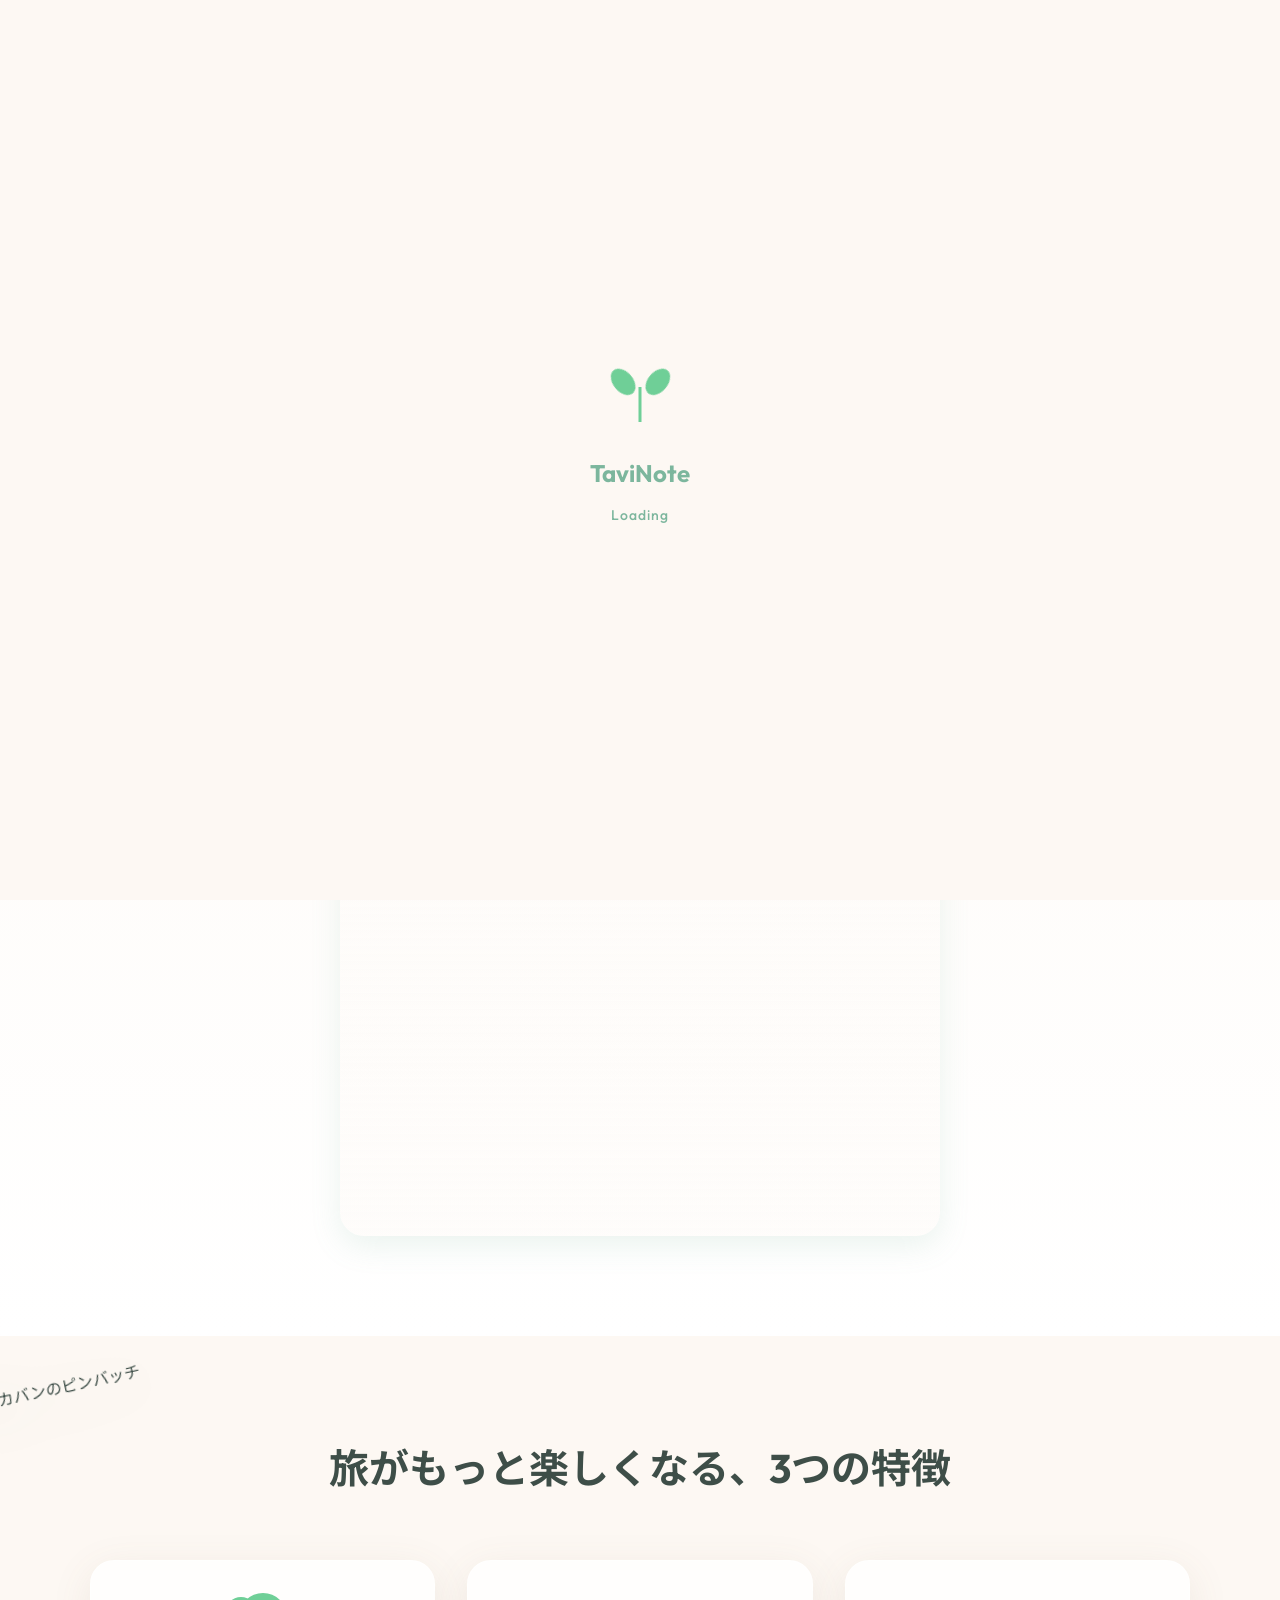
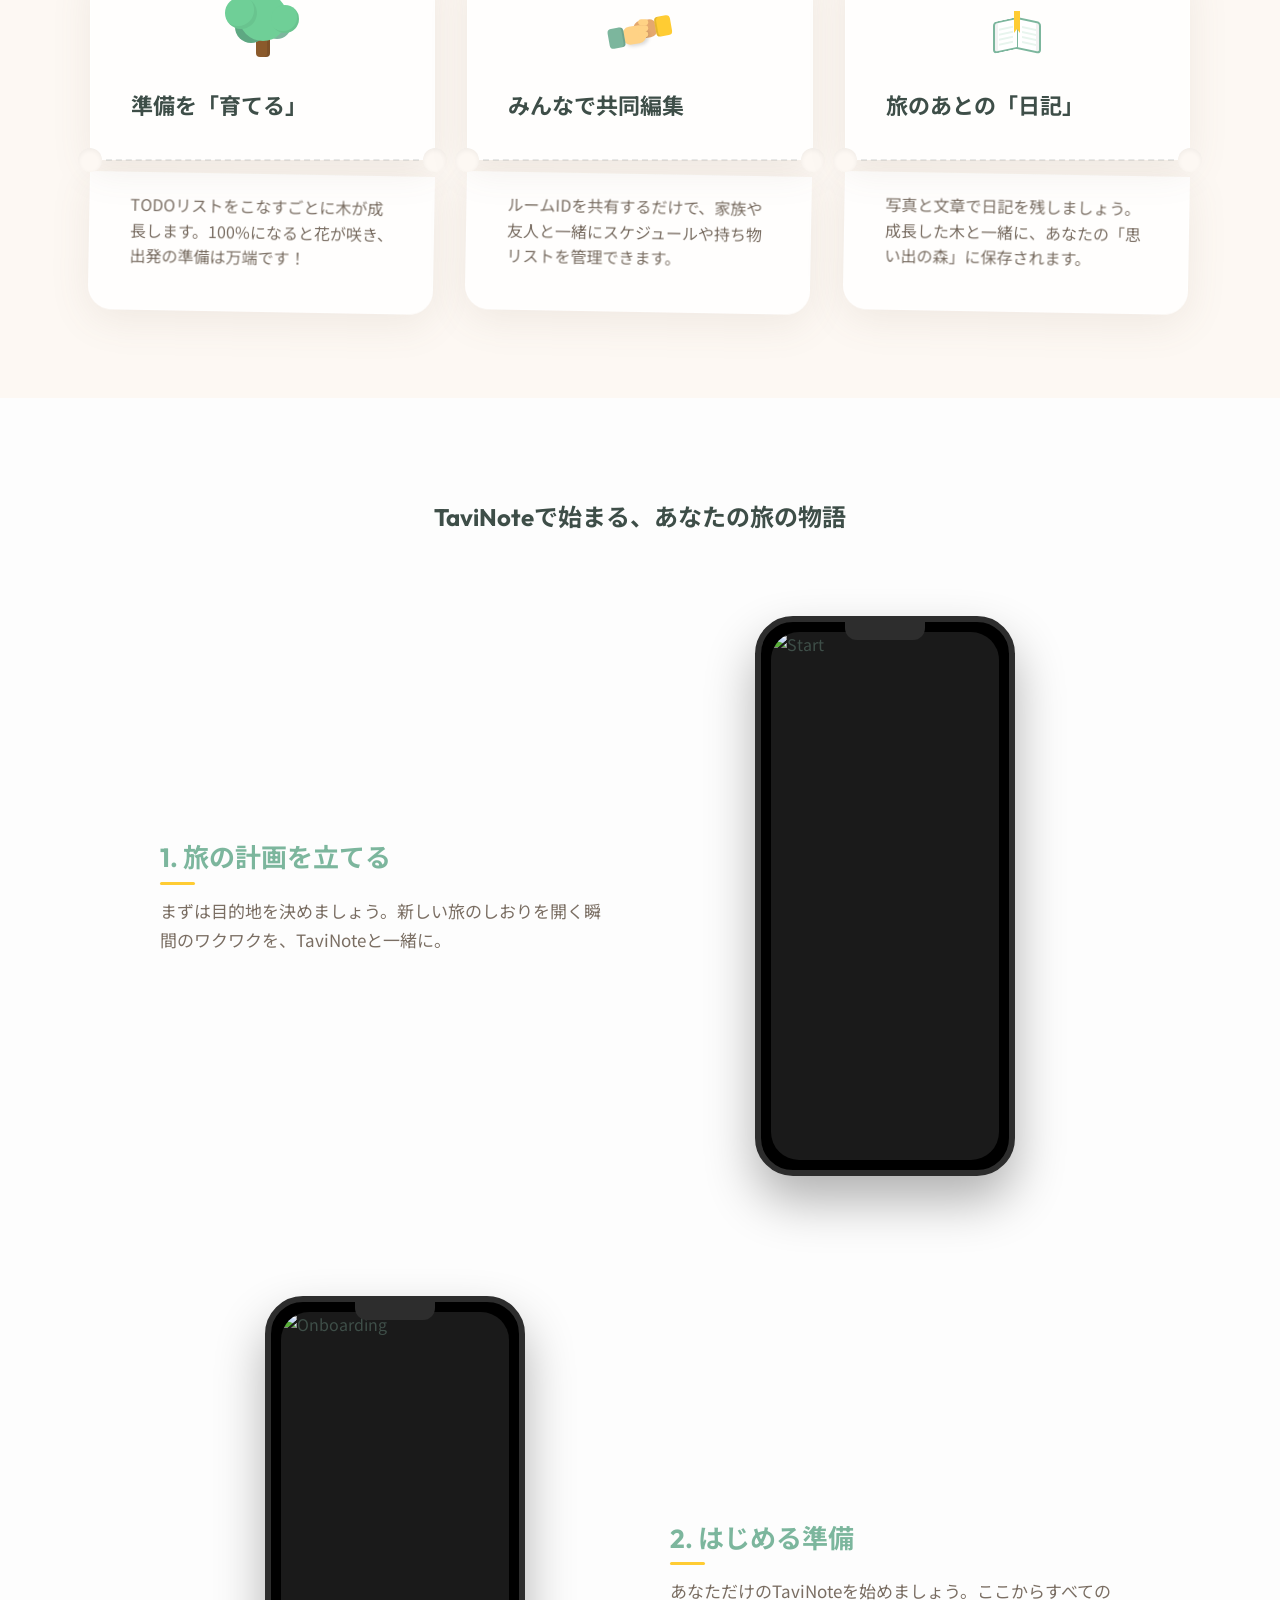
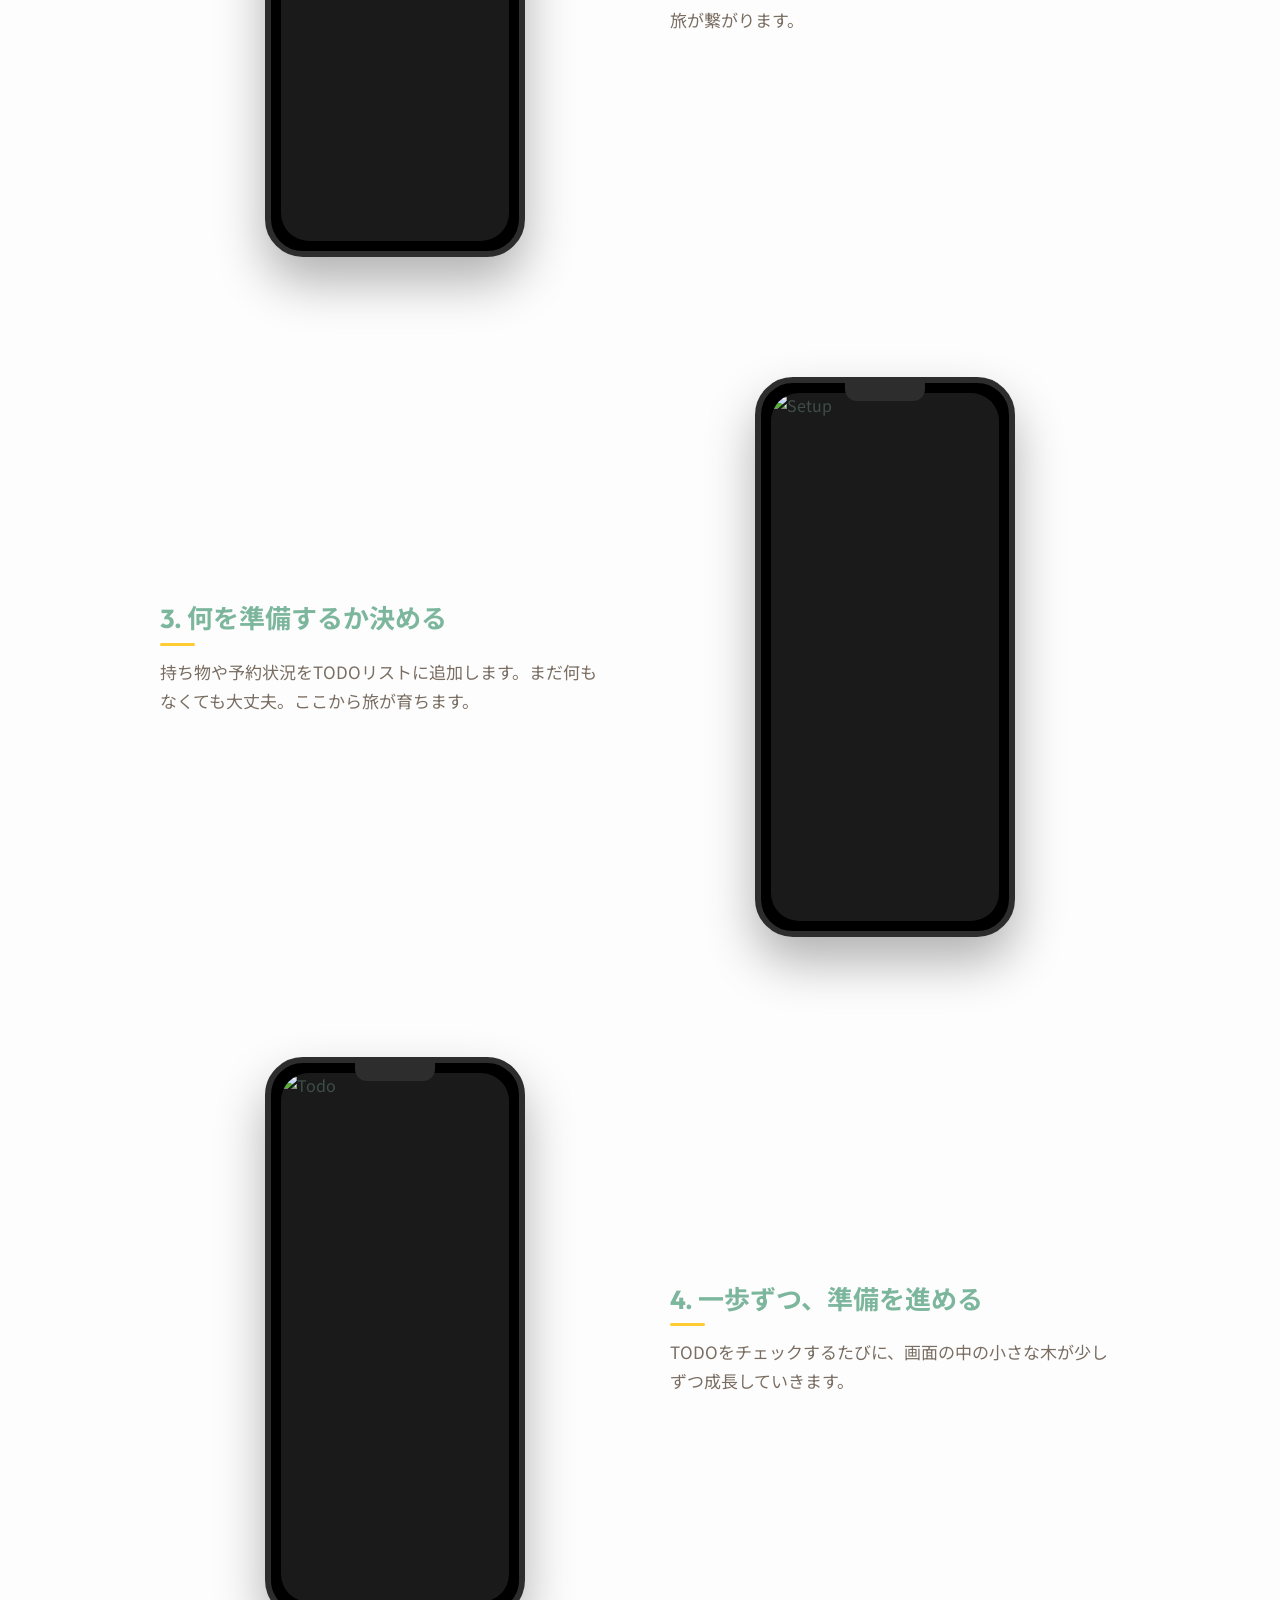
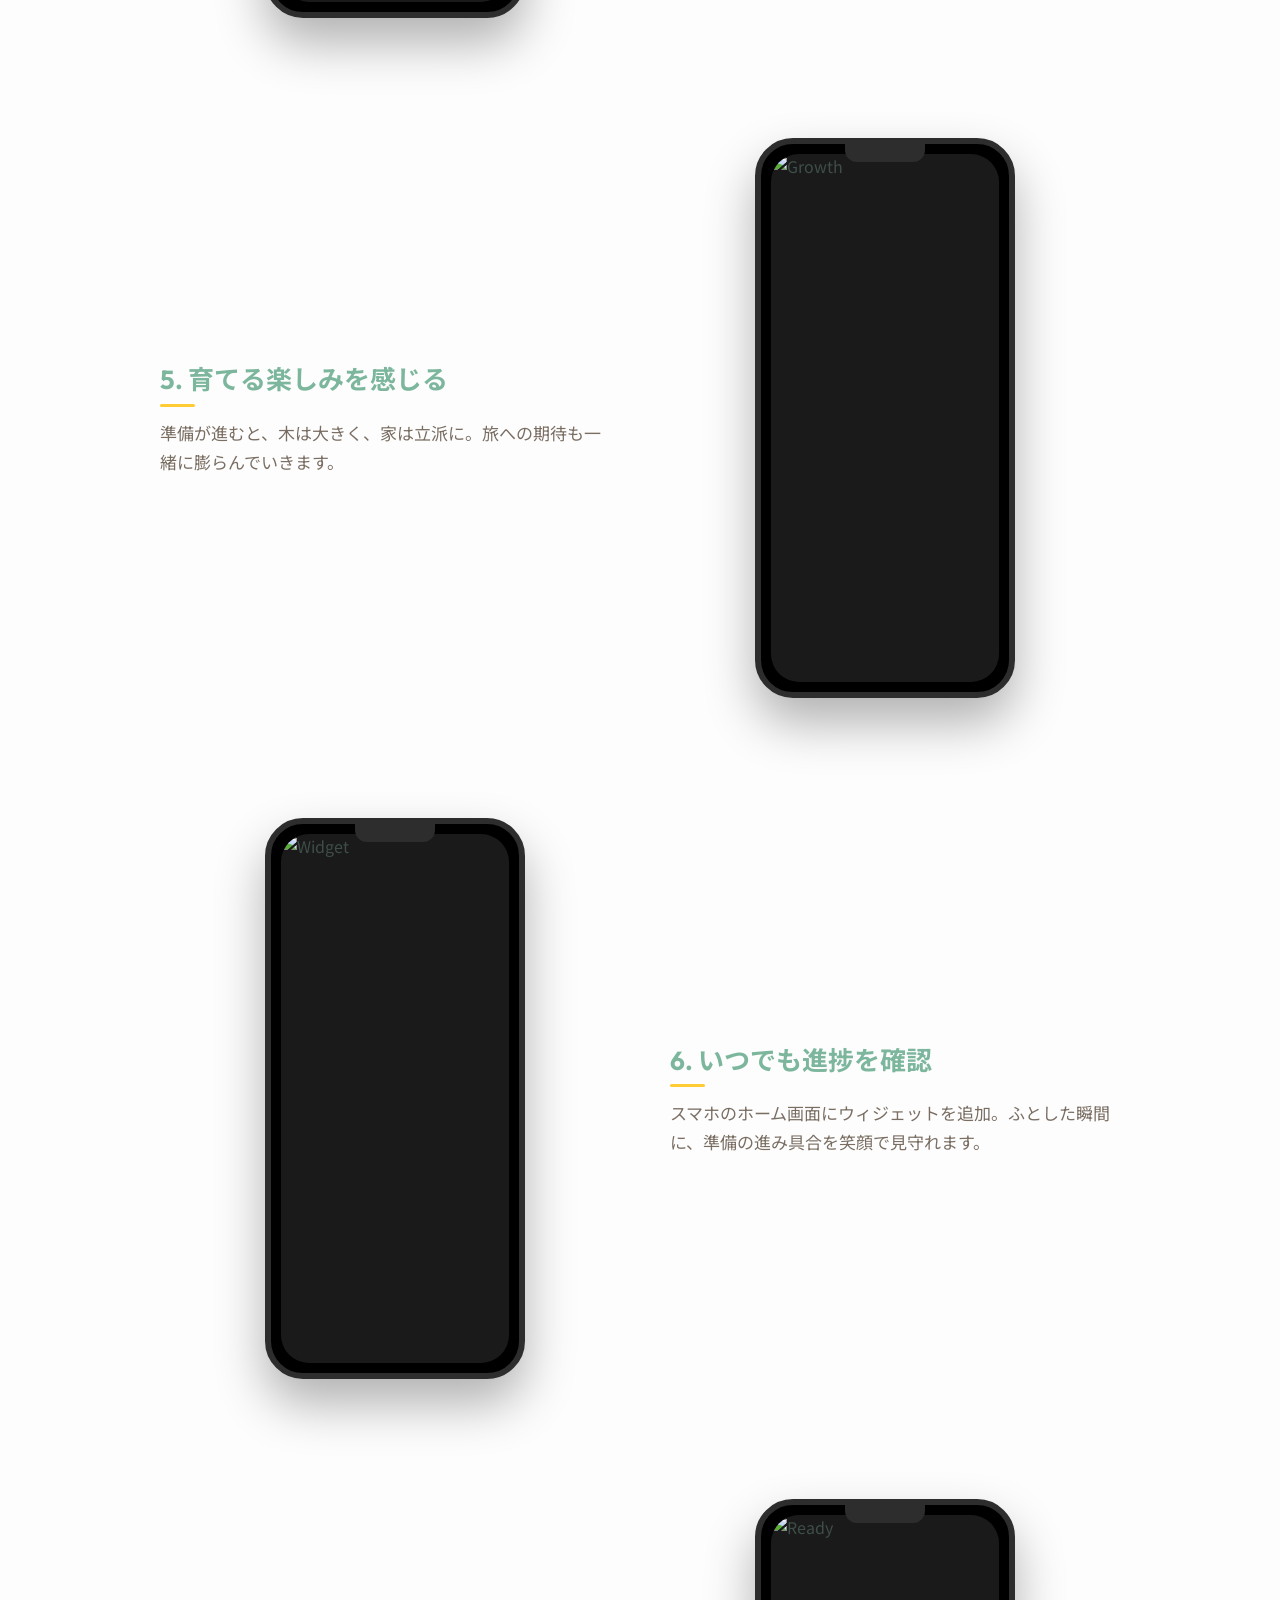
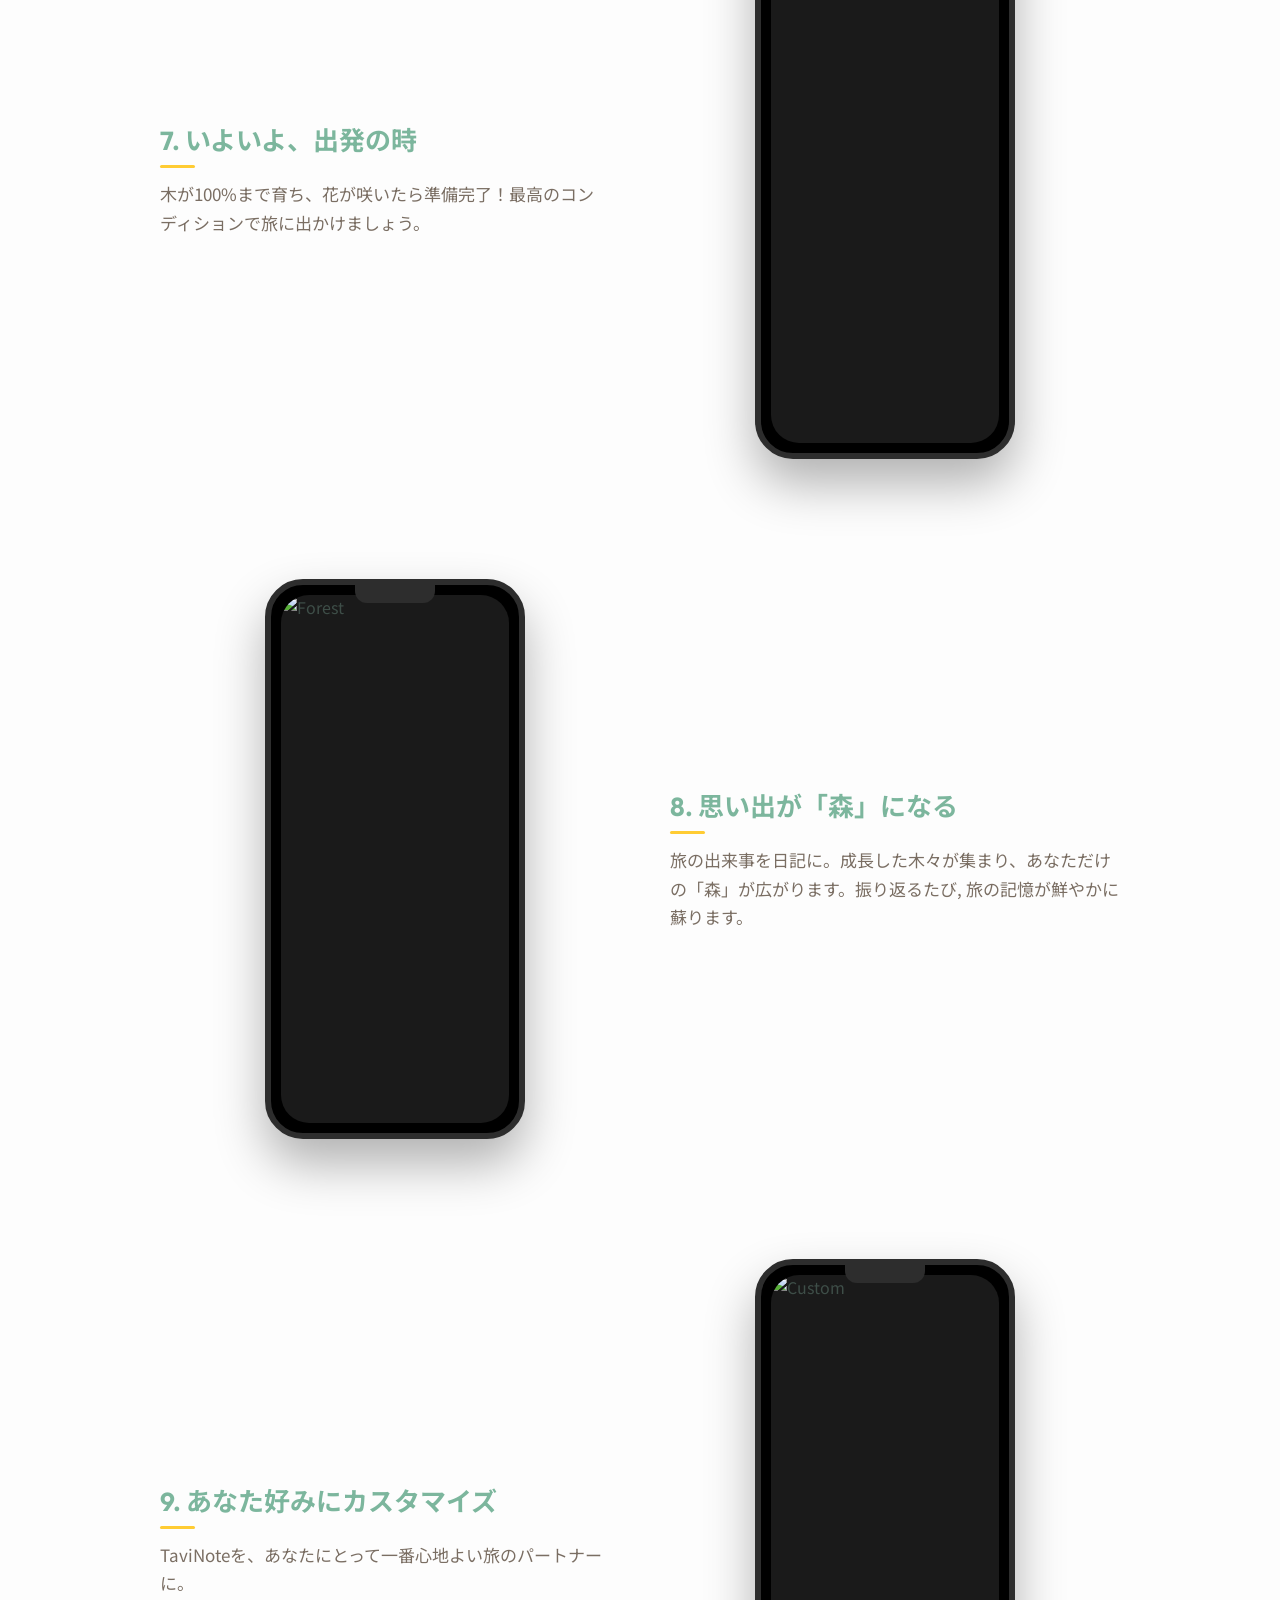
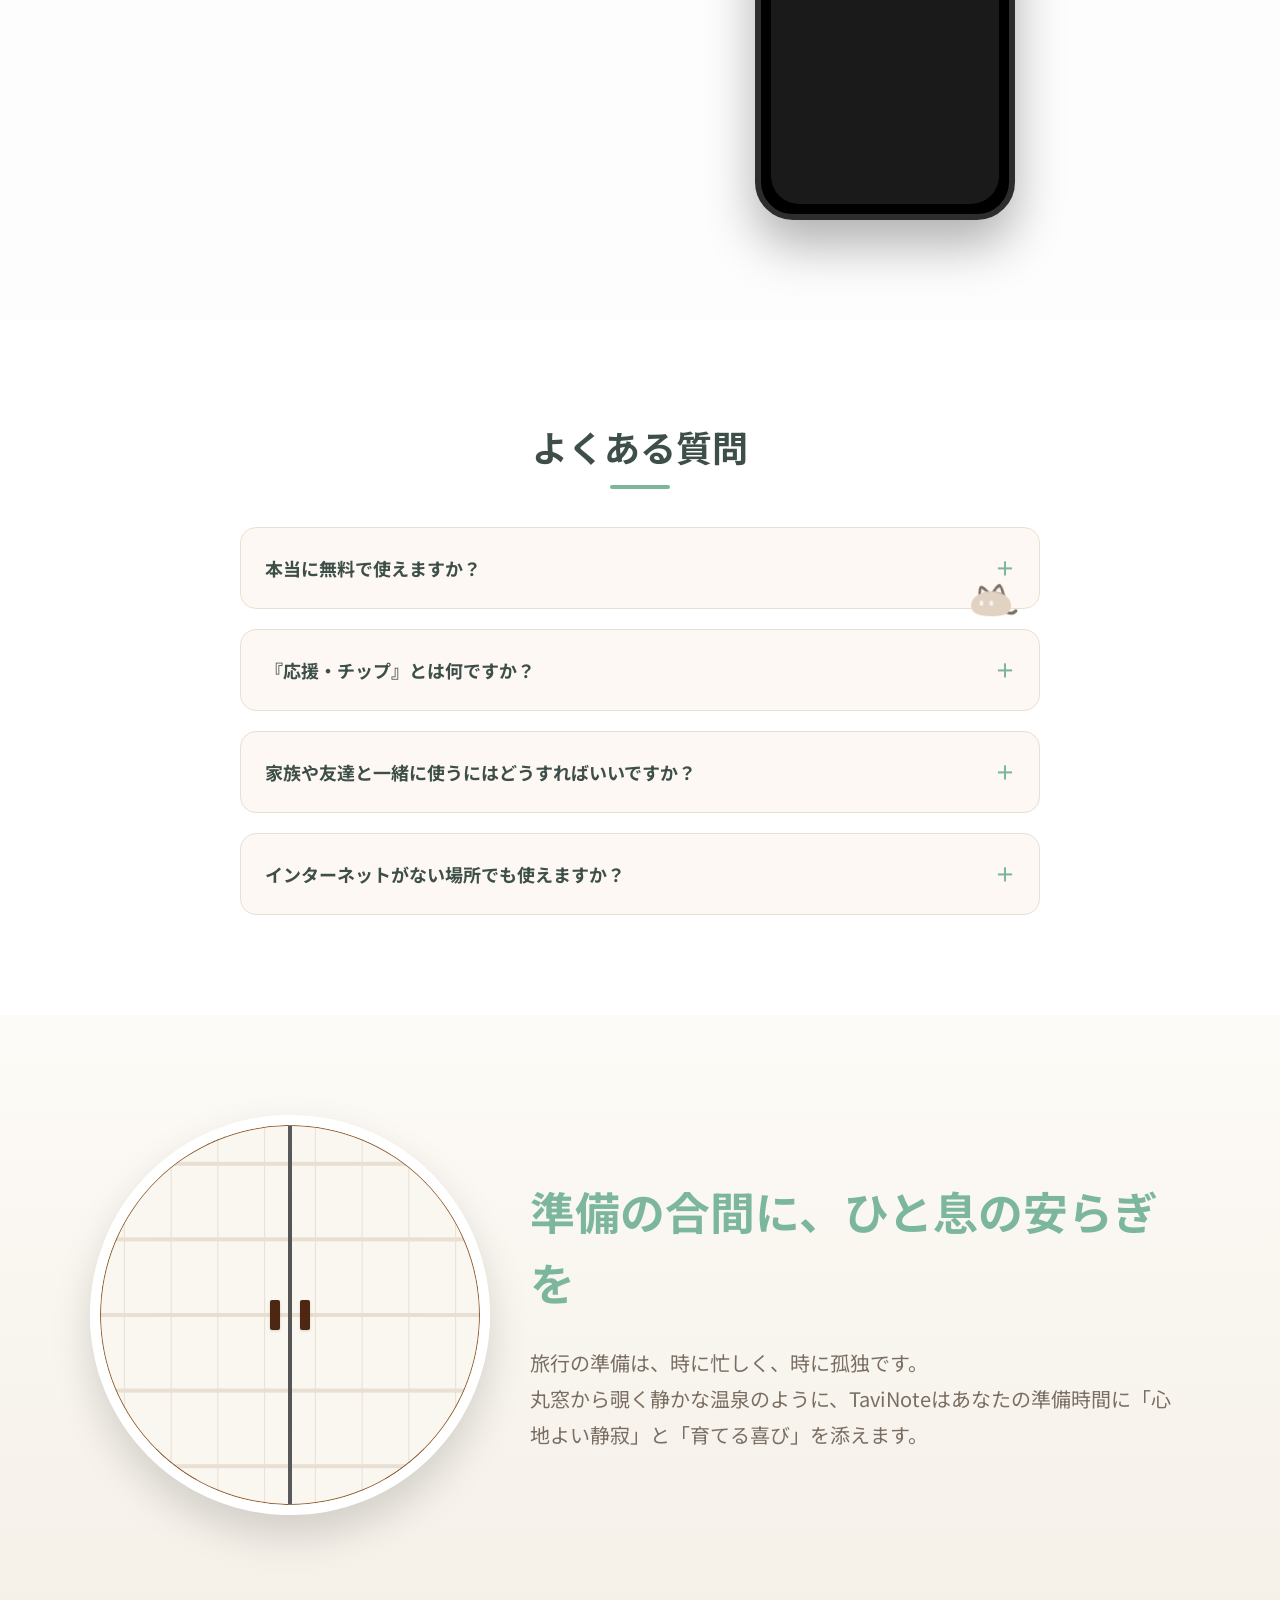
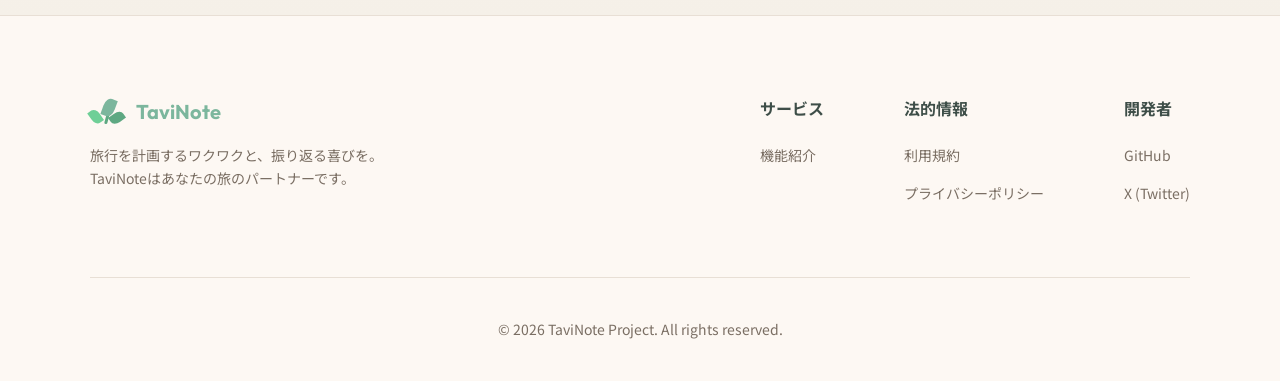
==== commit 8eb5247a: "fix: Move cat decoration outside collapsible details tag to keep it always visible" ====
--- a/public/index.html
+++ b/public/index.html
@@ -409,7 +409,7 @@
         <div class="container">
             <h2 class="faq-title" data-i18n="faqTitle">よくある質問</h2>
             <div class="faq-container">
-                <details class="faq-item" style="position: relative;">
+<div class="faq-item-wrapper" style="position: relative;">
                     <div class="cat-faq-decoration">
                         <div class="flower">
                             <div class="flower__stem"></div>
@@ -431,9 +431,11 @@
                             </g>
                         </svg>
                     </div>
-                    <summary data-i18n="faqQ1">本当に無料で使えますか？</summary>
-                    <div class="faq-answer" data-i18n="faqA1">はい、すべての機能を完全無料でご利用いただけます。課金による機能制限などは一切ありません。</div>
-                </details>
+                    <details class="faq-item">
+                        <summary data-i18n="faqQ1">本当に無料で使えますか？</summary>
+                        <div class="faq-answer" data-i18n="faqA1">はい、すべての機能を完全無料でご利用いただけます。課金による機能制限などは一切ありません。</div>
+                    </details>
+                </div>
                 <details class="faq-item">
                     <summary data-i18n="faqQ2">『応援・チップ』とは何ですか？</summary>
                     <div class="faq-answer" data-i18n="faqA2">TaviNoteは皆様の応援によって支えられています。もしアプリを気に入っていただけましたら、アプリ内の設定画面から開発者を応援（チップを送信）していただけると大変励みになります！</div>
--- a/public/landing.css
+++ b/public/landing.css
@@ -1947,7 +1947,7 @@
 
 .cat__tail {
     fill: none;
-    stroke: var(--text-main);
+    stroke: #7A6E63;
     stroke-width: 10px;
     stroke-linecap: round;
     transform-origin: 108px 97px;
@@ -1979,8 +1979,8 @@
 }
 
 .cat__ear {
-    fill: var(--bg-light);
-    stroke: var(--text-main);
+    fill: #FAF0E6;
+    stroke: #7A6E63;
     stroke-width: 8px;
 }
 
@@ -2003,7 +2003,7 @@
 }
 
 .cat__body {
-    fill: var(--primary-dark);
+    fill: #E2D2C2;
     transform-origin: center bottom;
     animation:
         body-settle 0.7s ease-in-out 0.2s both,
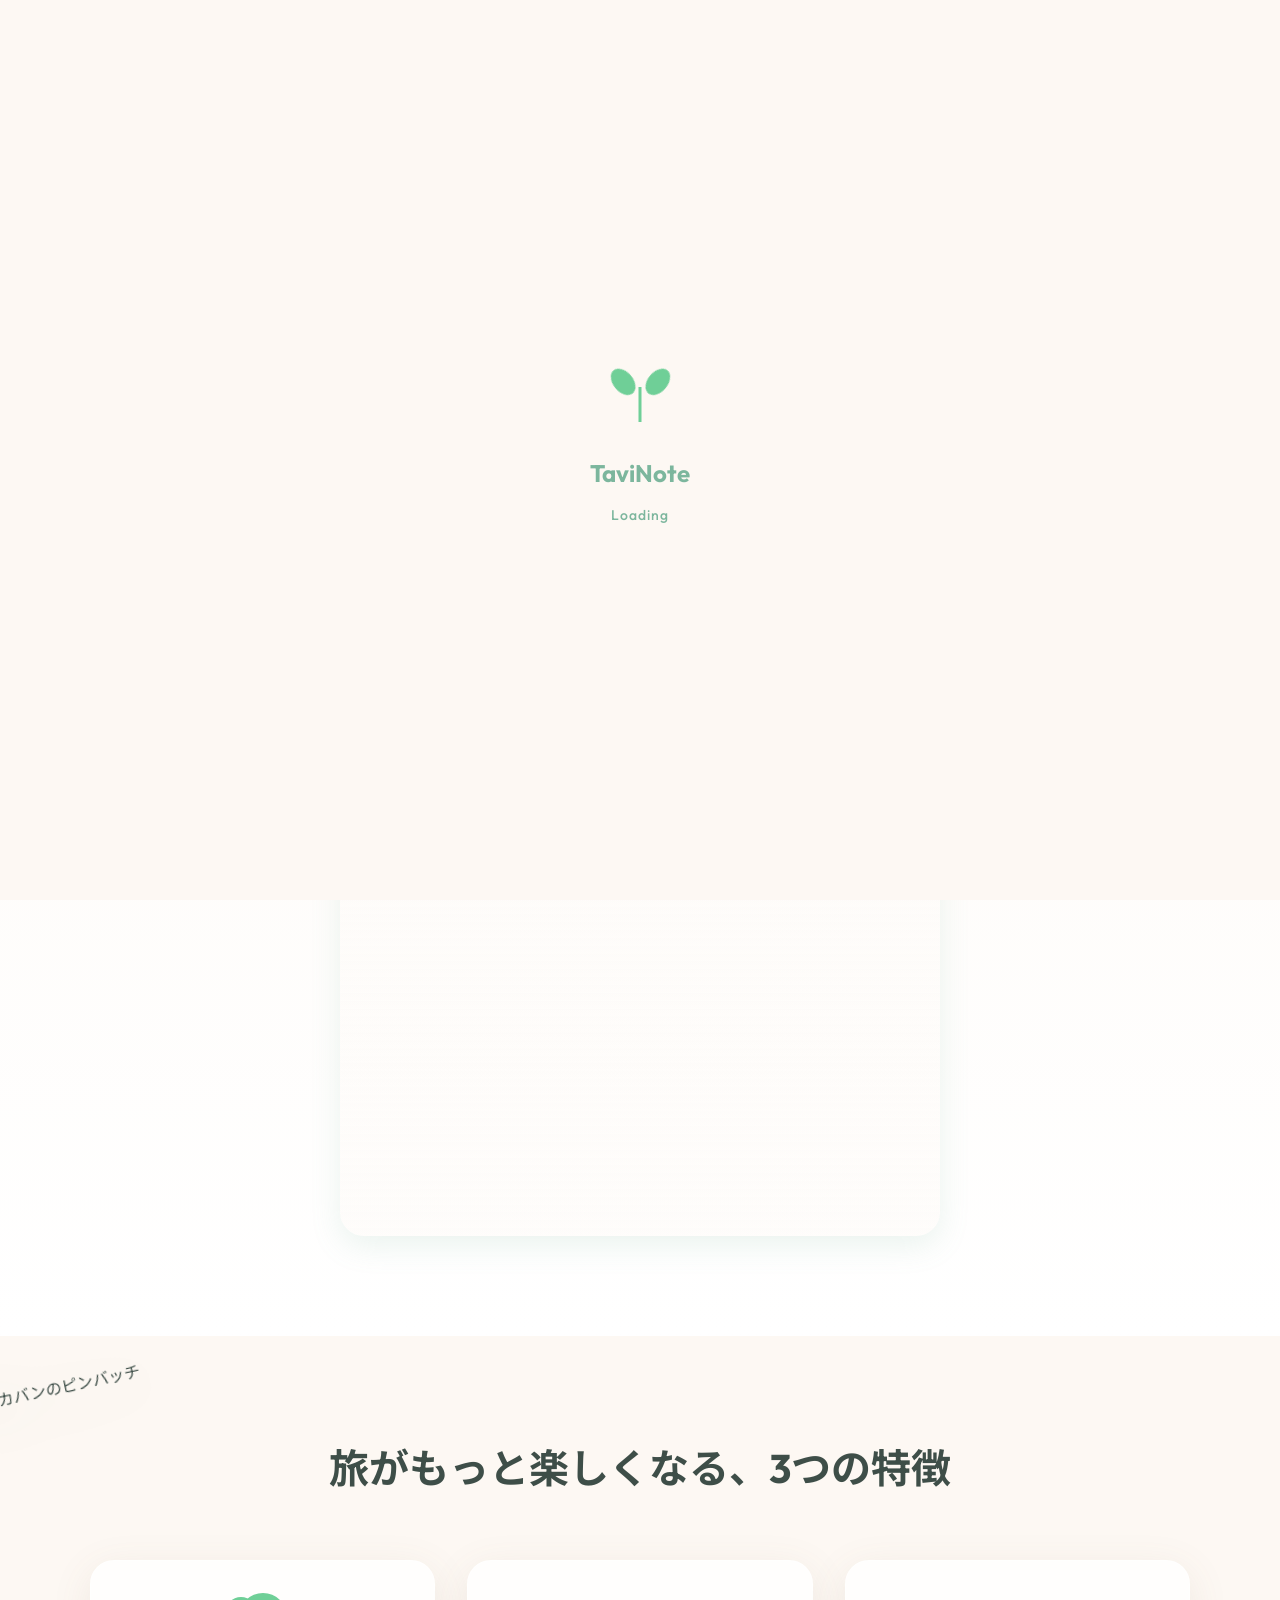
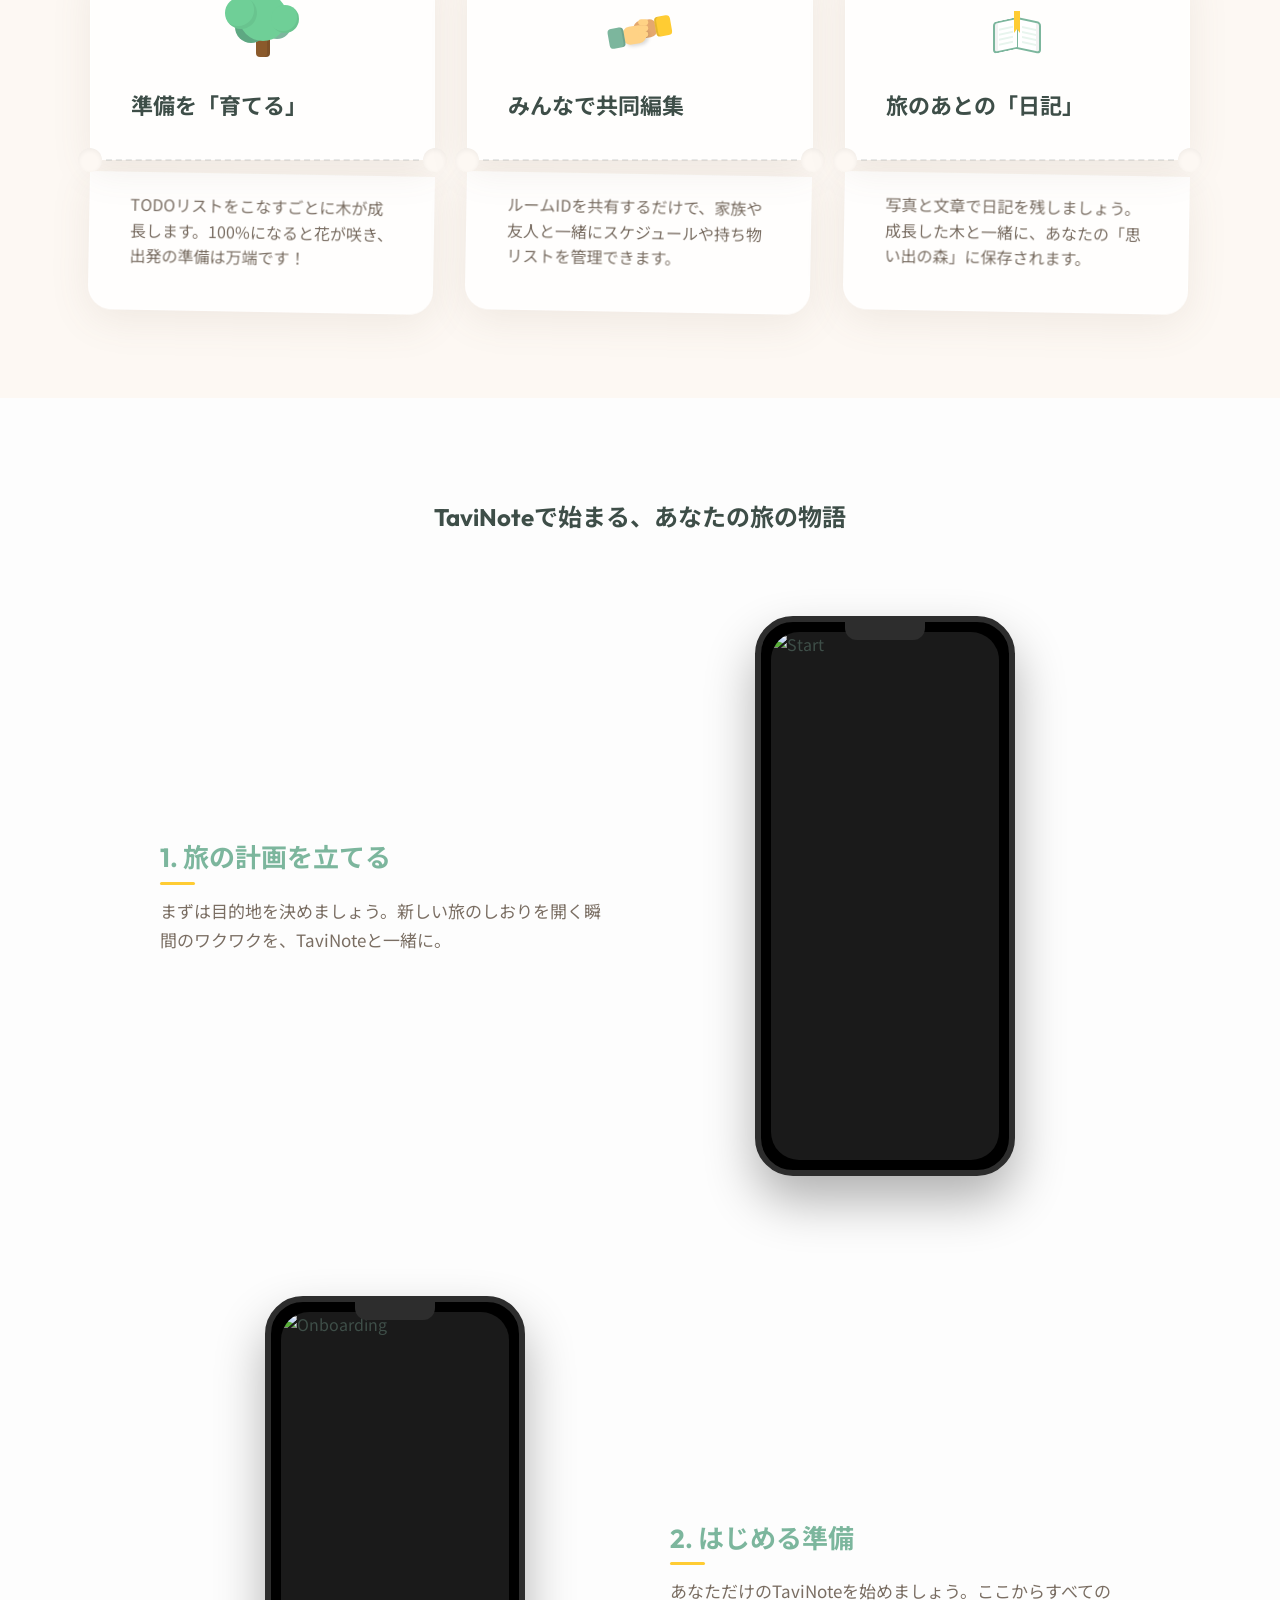
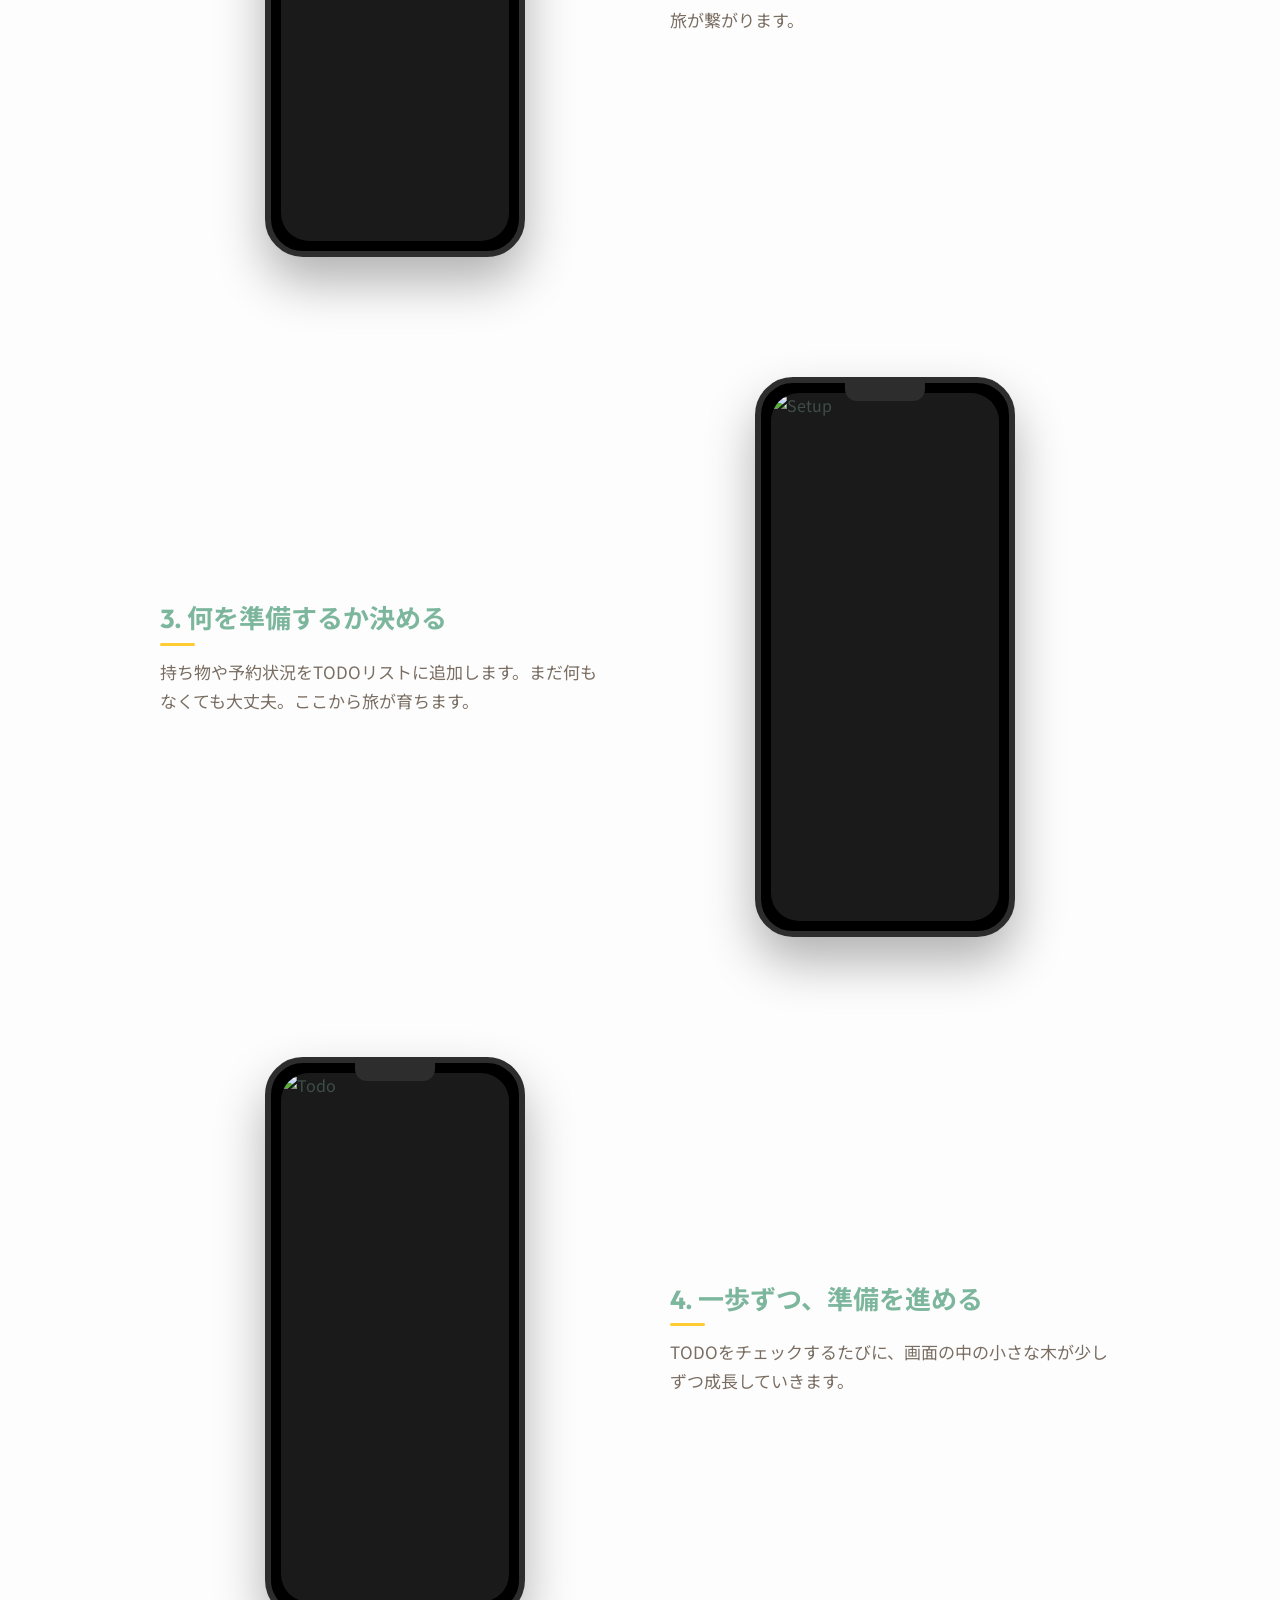
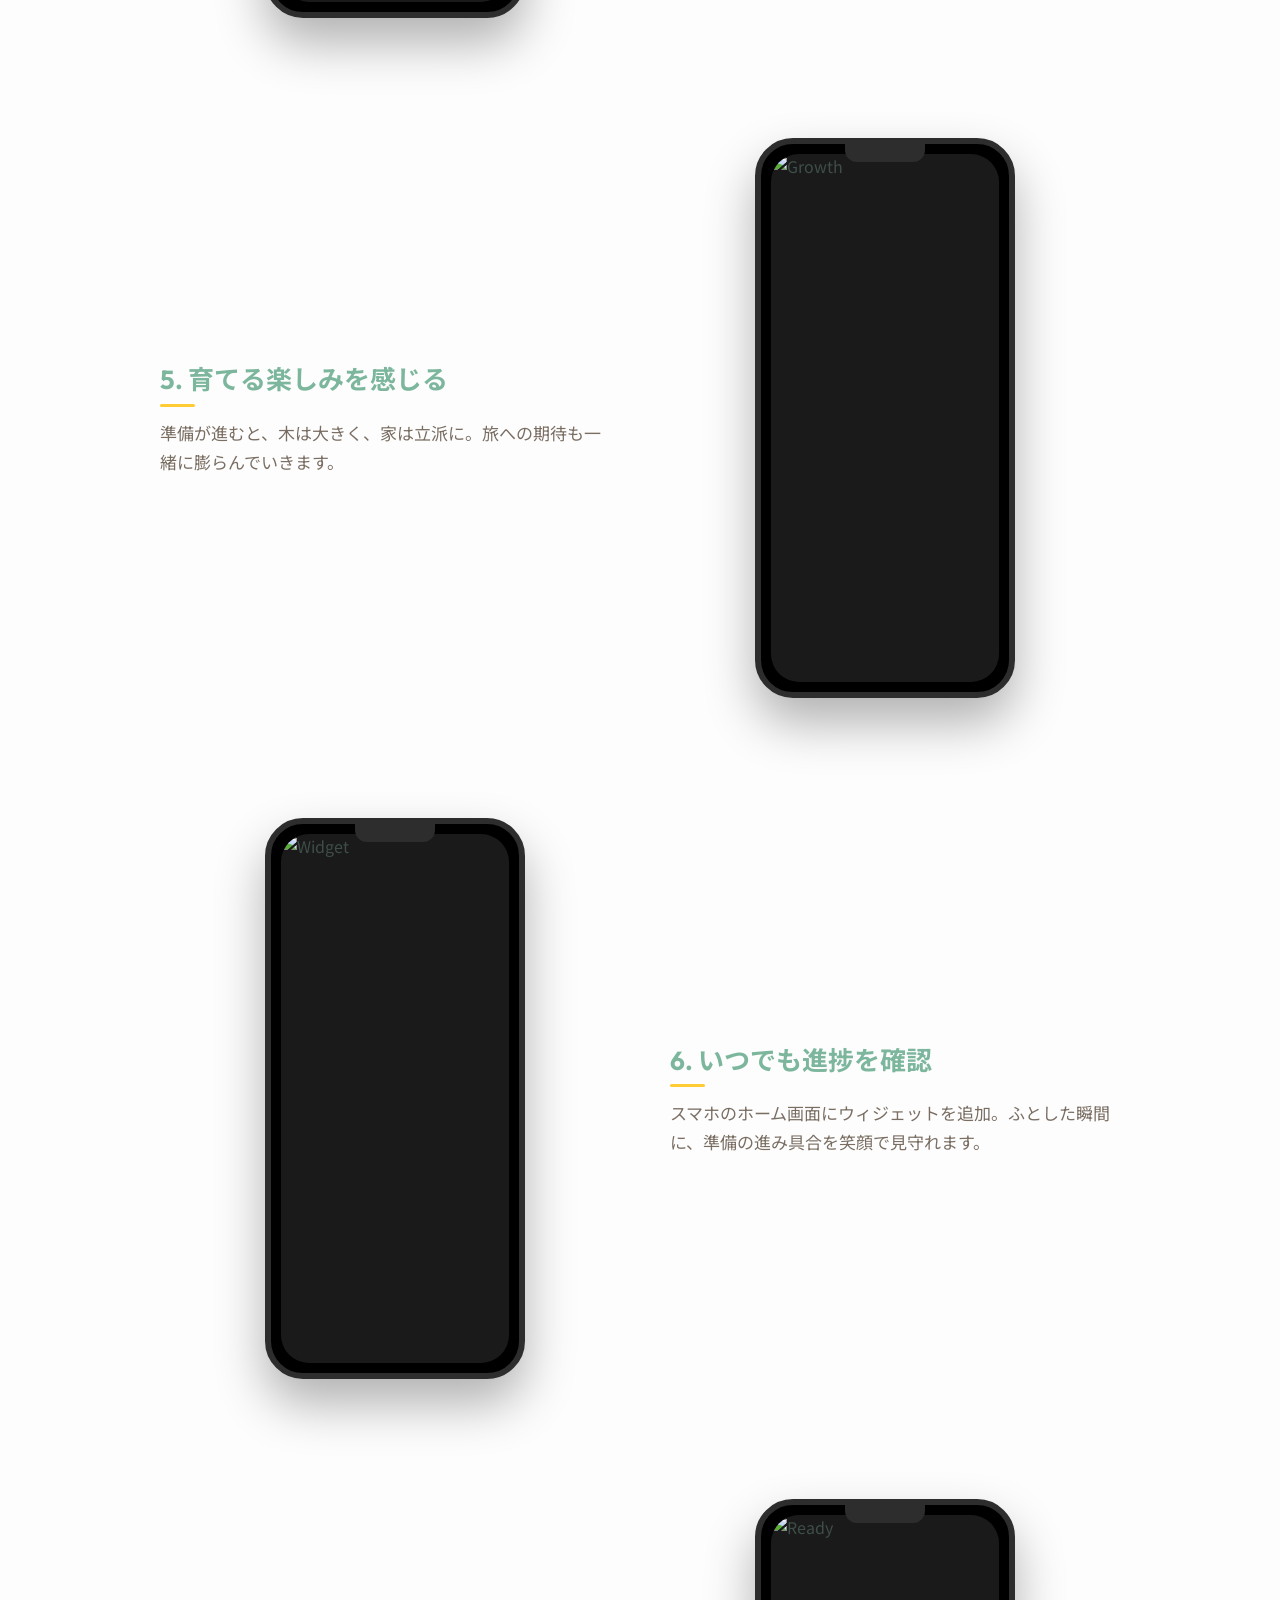
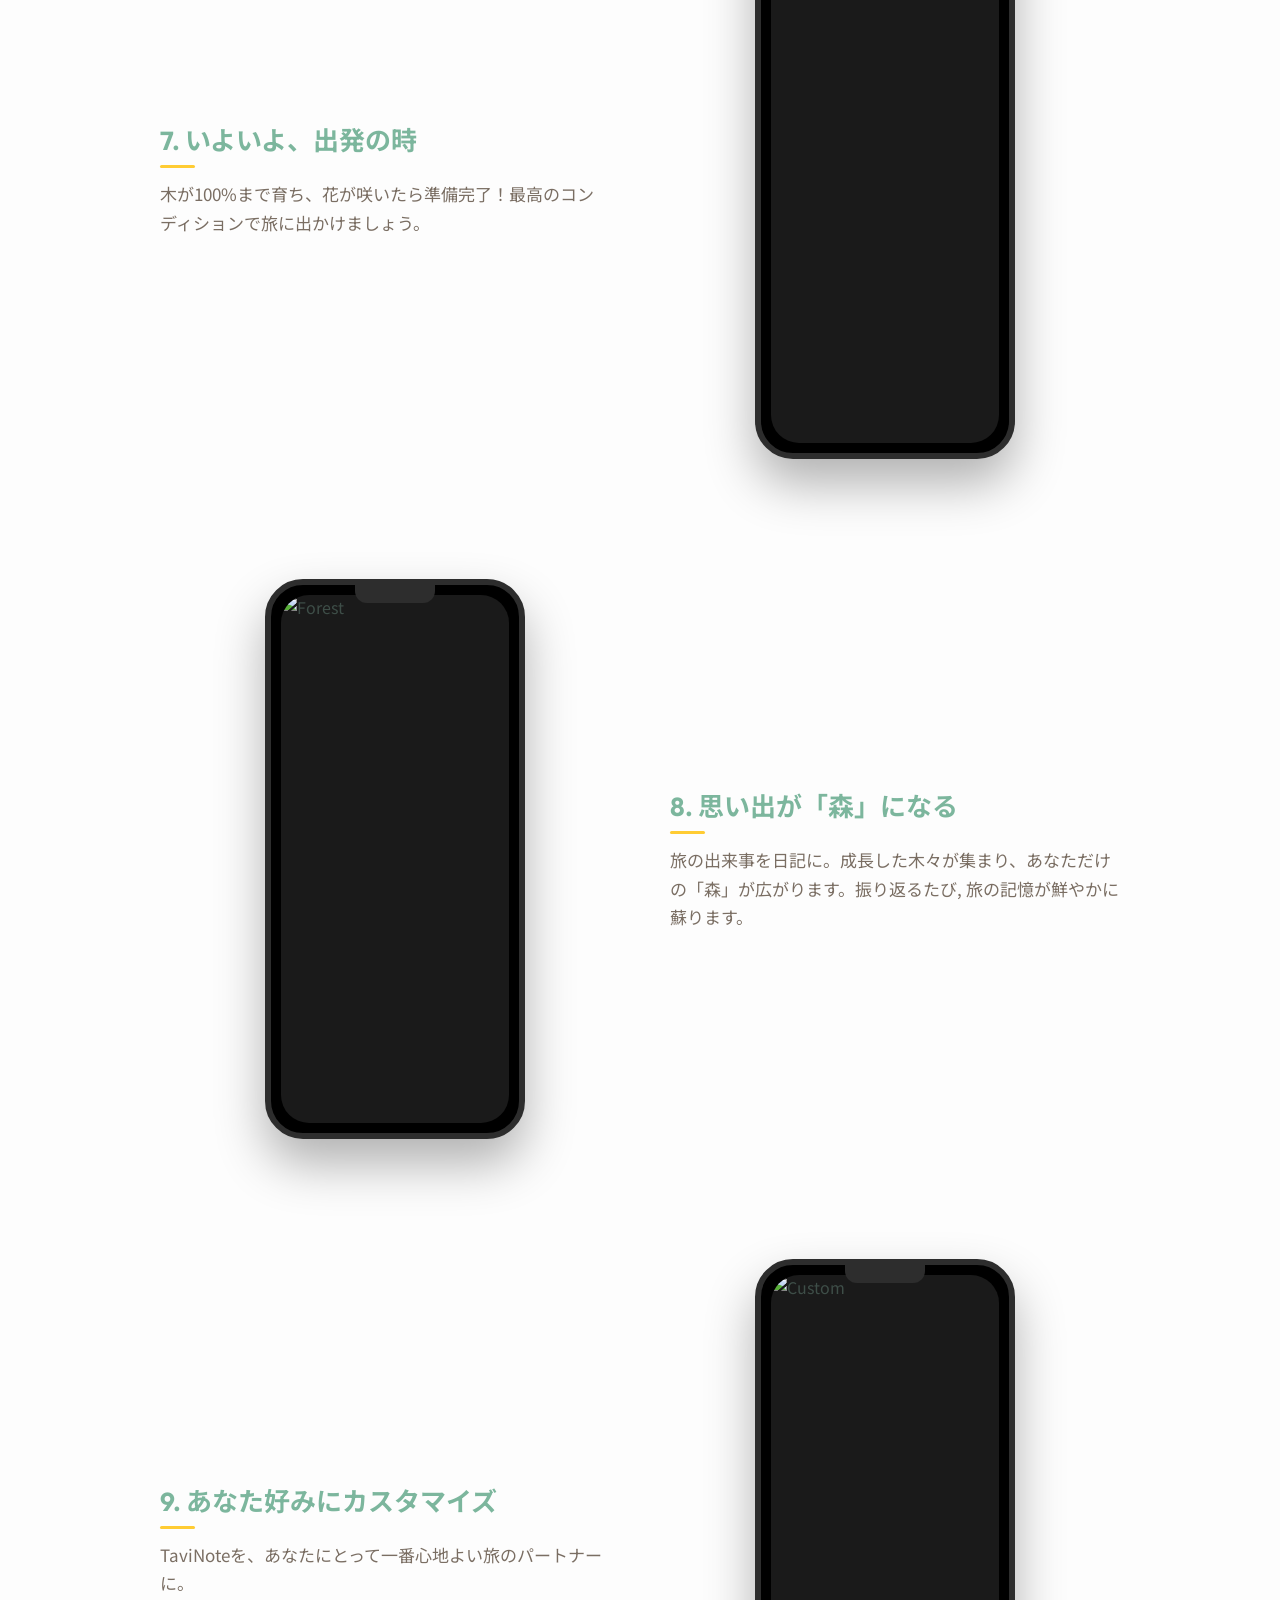
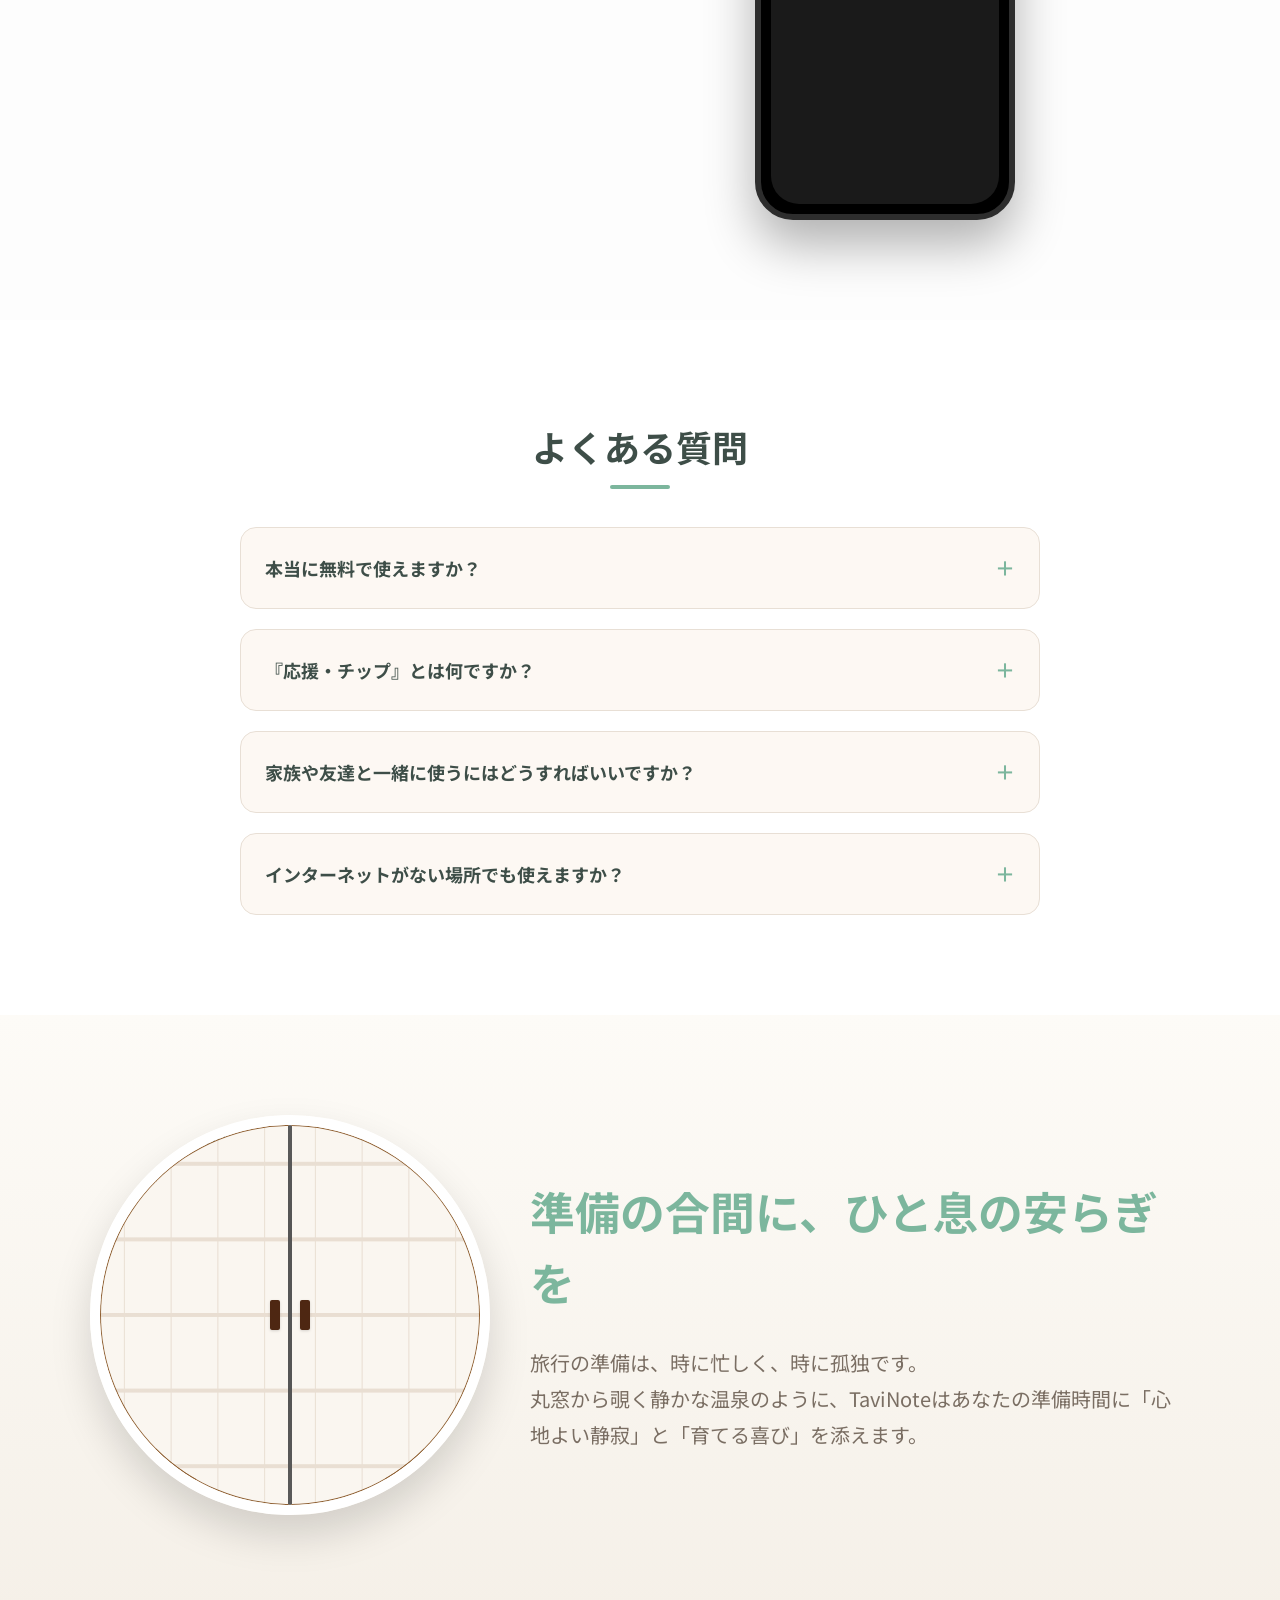
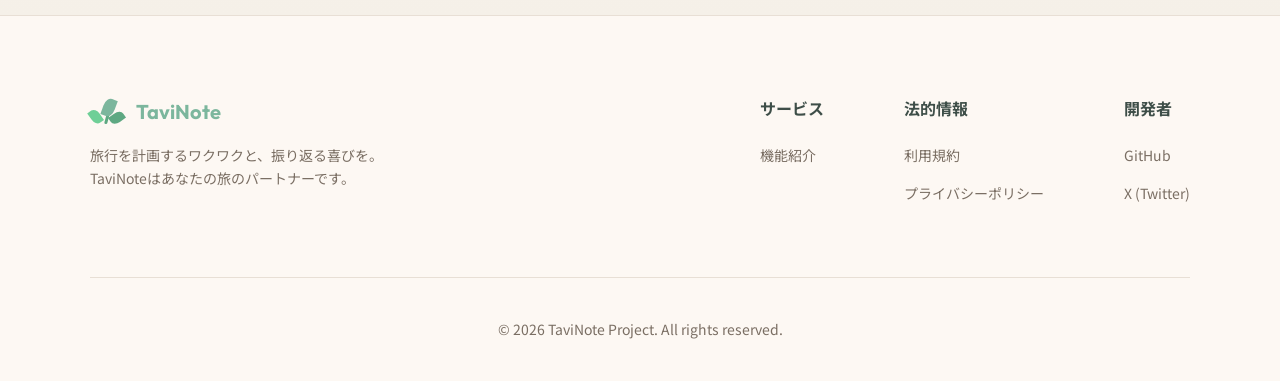
==== commit e2cc7e7d: "Revert "fix: Move cat decoration outside collapsible details tag to keep it always visible" This rev" ====
--- a/public/index.html
+++ b/public/index.html
@@ -409,7 +409,7 @@
         <div class="container">
             <h2 class="faq-title" data-i18n="faqTitle">よくある質問</h2>
             <div class="faq-container">
-<div class="faq-item-wrapper" style="position: relative;">
+                <details class="faq-item" style="position: relative;">
                     <div class="cat-faq-decoration">
                         <div class="flower">
                             <div class="flower__stem"></div>
@@ -431,11 +431,9 @@
                             </g>
                         </svg>
                     </div>
-                    <details class="faq-item">
-                        <summary data-i18n="faqQ1">本当に無料で使えますか？</summary>
-                        <div class="faq-answer" data-i18n="faqA1">はい、すべての機能を完全無料でご利用いただけます。課金による機能制限などは一切ありません。</div>
-                    </details>
-                </div>
+                    <summary data-i18n="faqQ1">本当に無料で使えますか？</summary>
+                    <div class="faq-answer" data-i18n="faqA1">はい、すべての機能を完全無料でご利用いただけます。課金による機能制限などは一切ありません。</div>
+                </details>
                 <details class="faq-item">
                     <summary data-i18n="faqQ2">『応援・チップ』とは何ですか？</summary>
                     <div class="faq-answer" data-i18n="faqA2">TaviNoteは皆様の応援によって支えられています。もしアプリを気に入っていただけましたら、アプリ内の設定画面から開発者を応援（チップを送信）していただけると大変励みになります！</div>
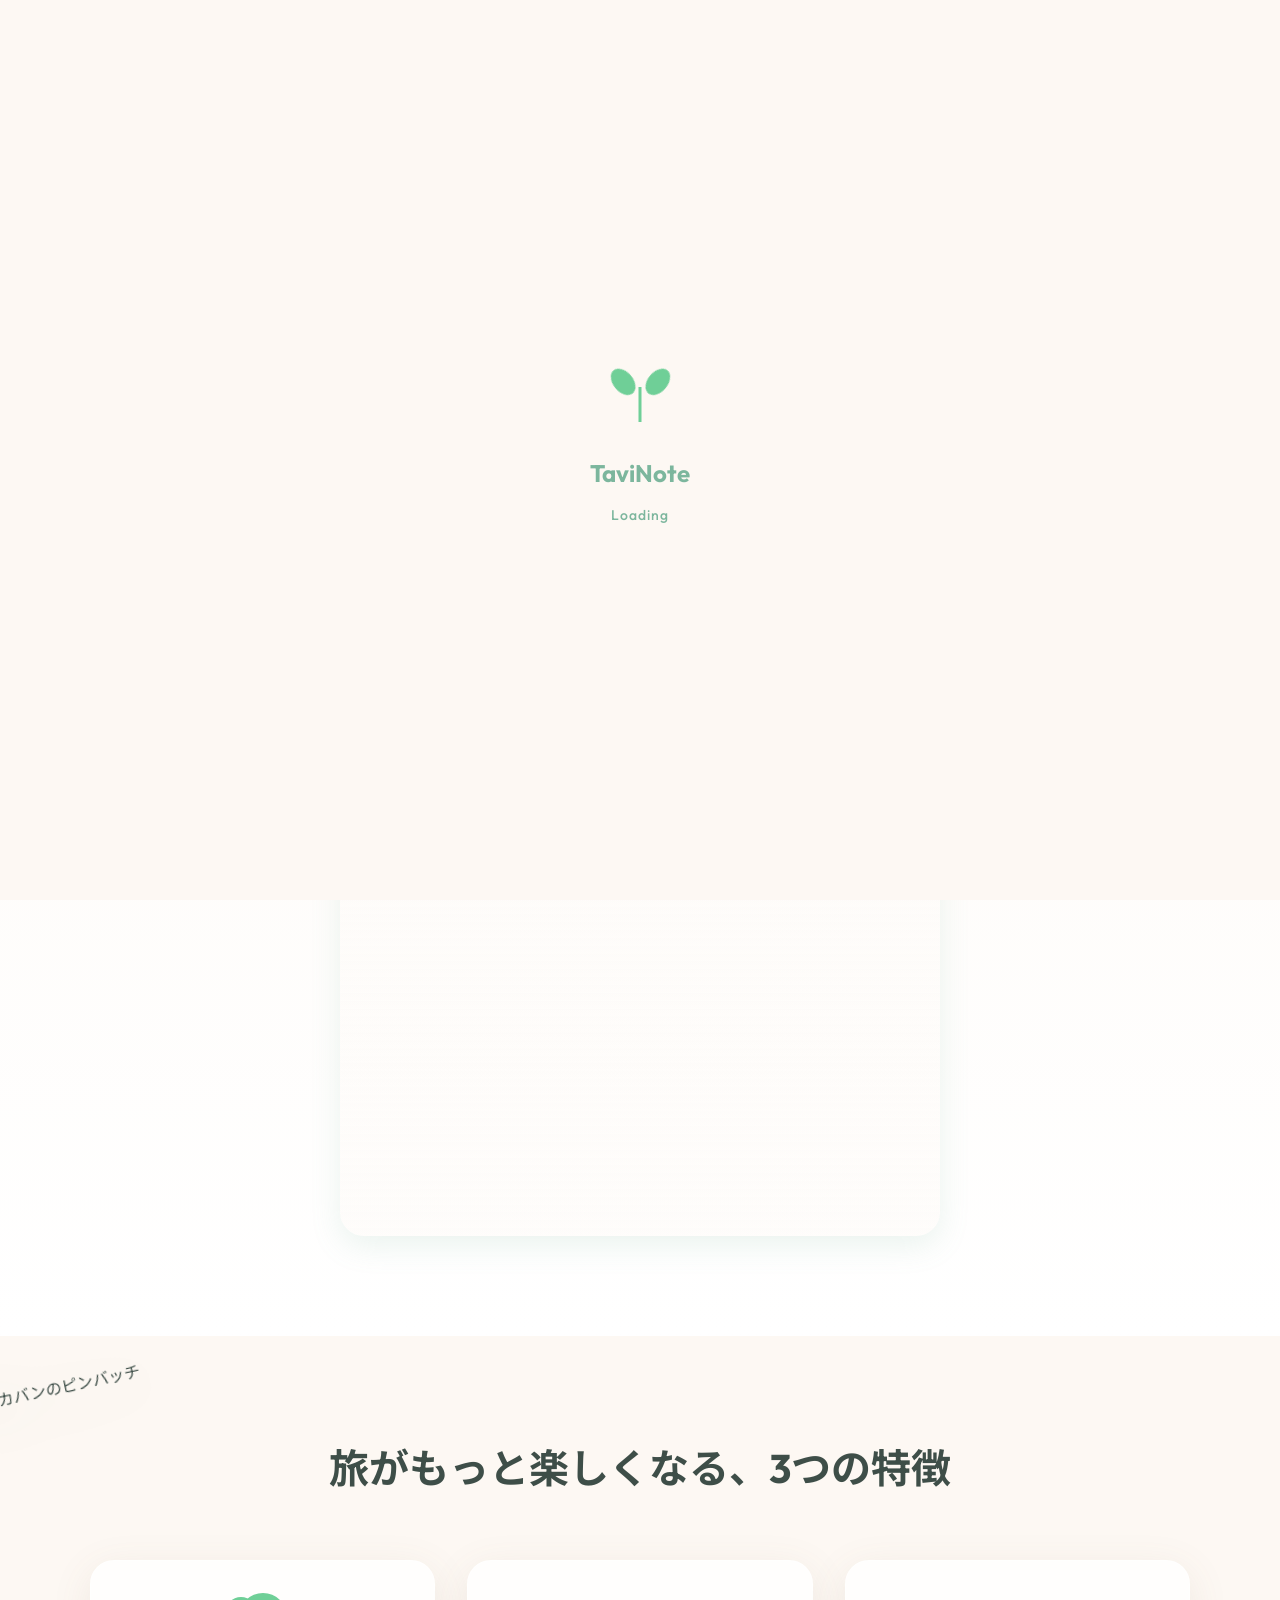
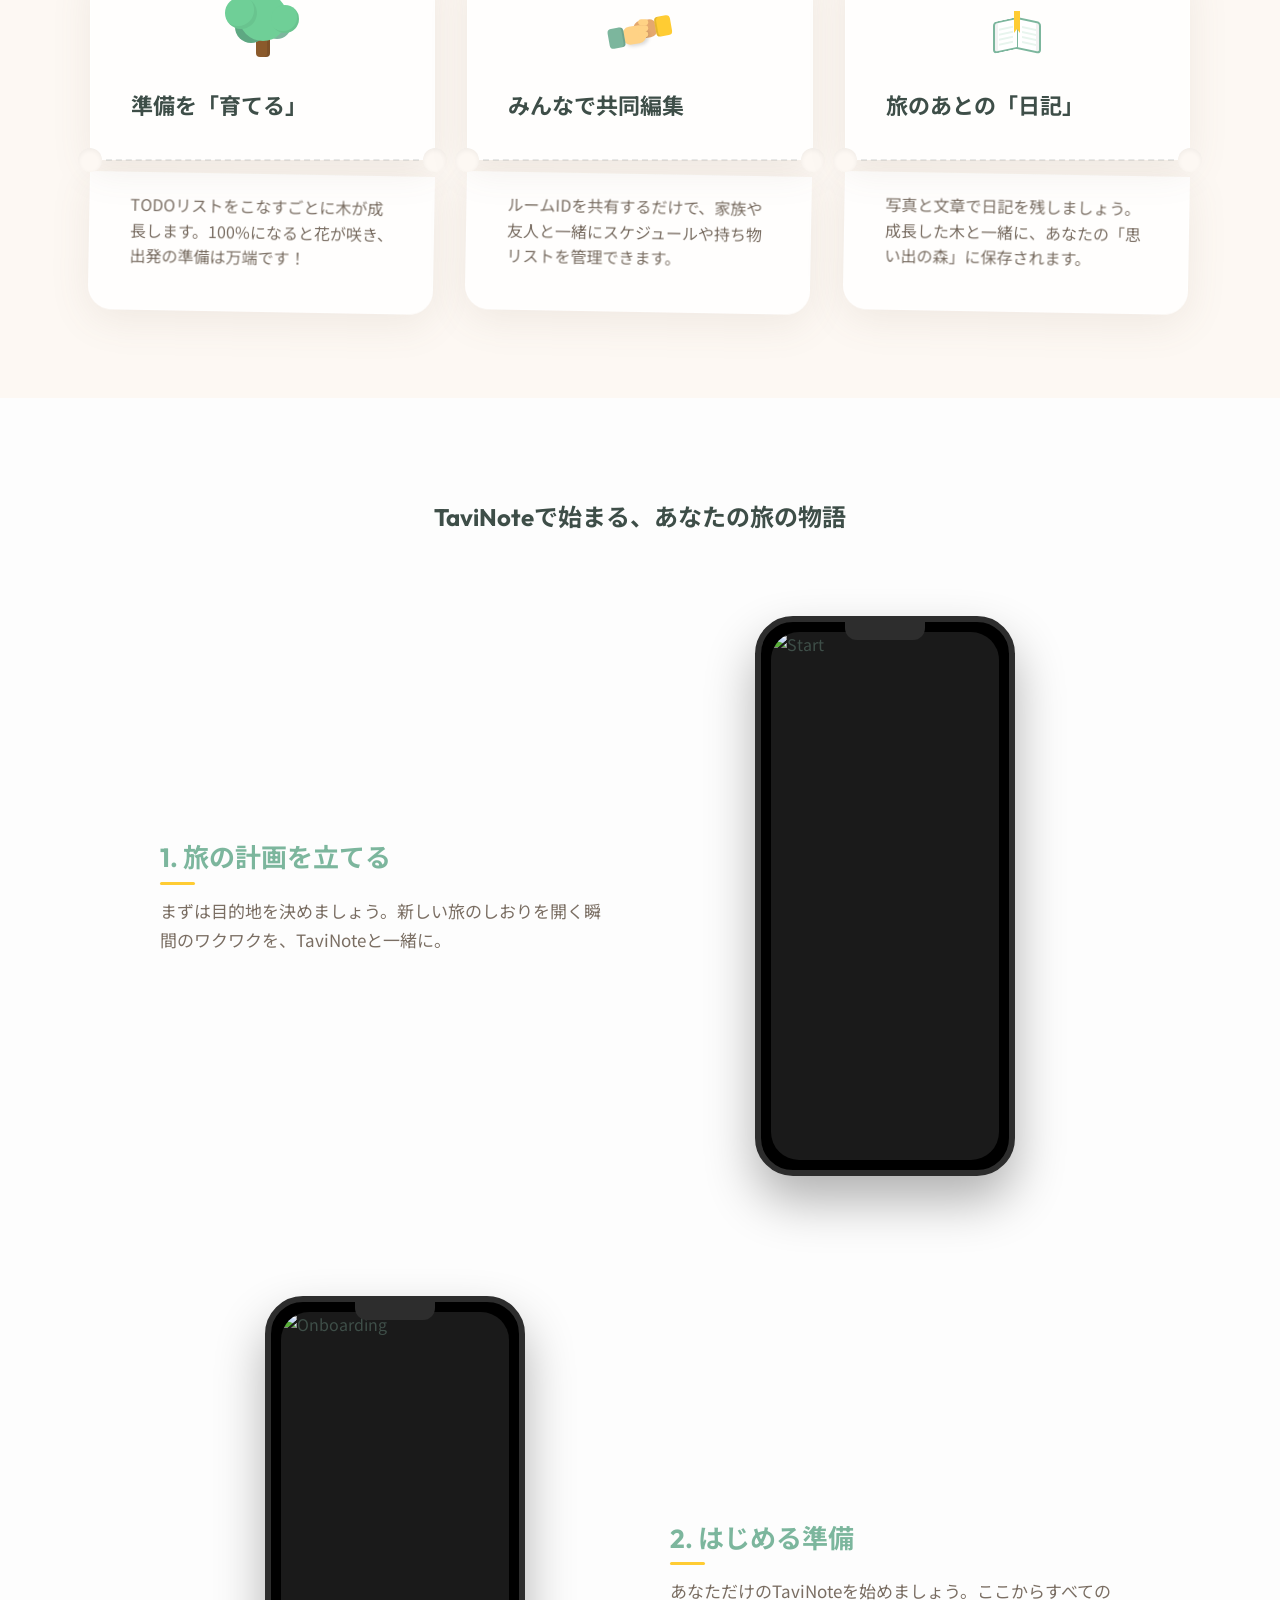
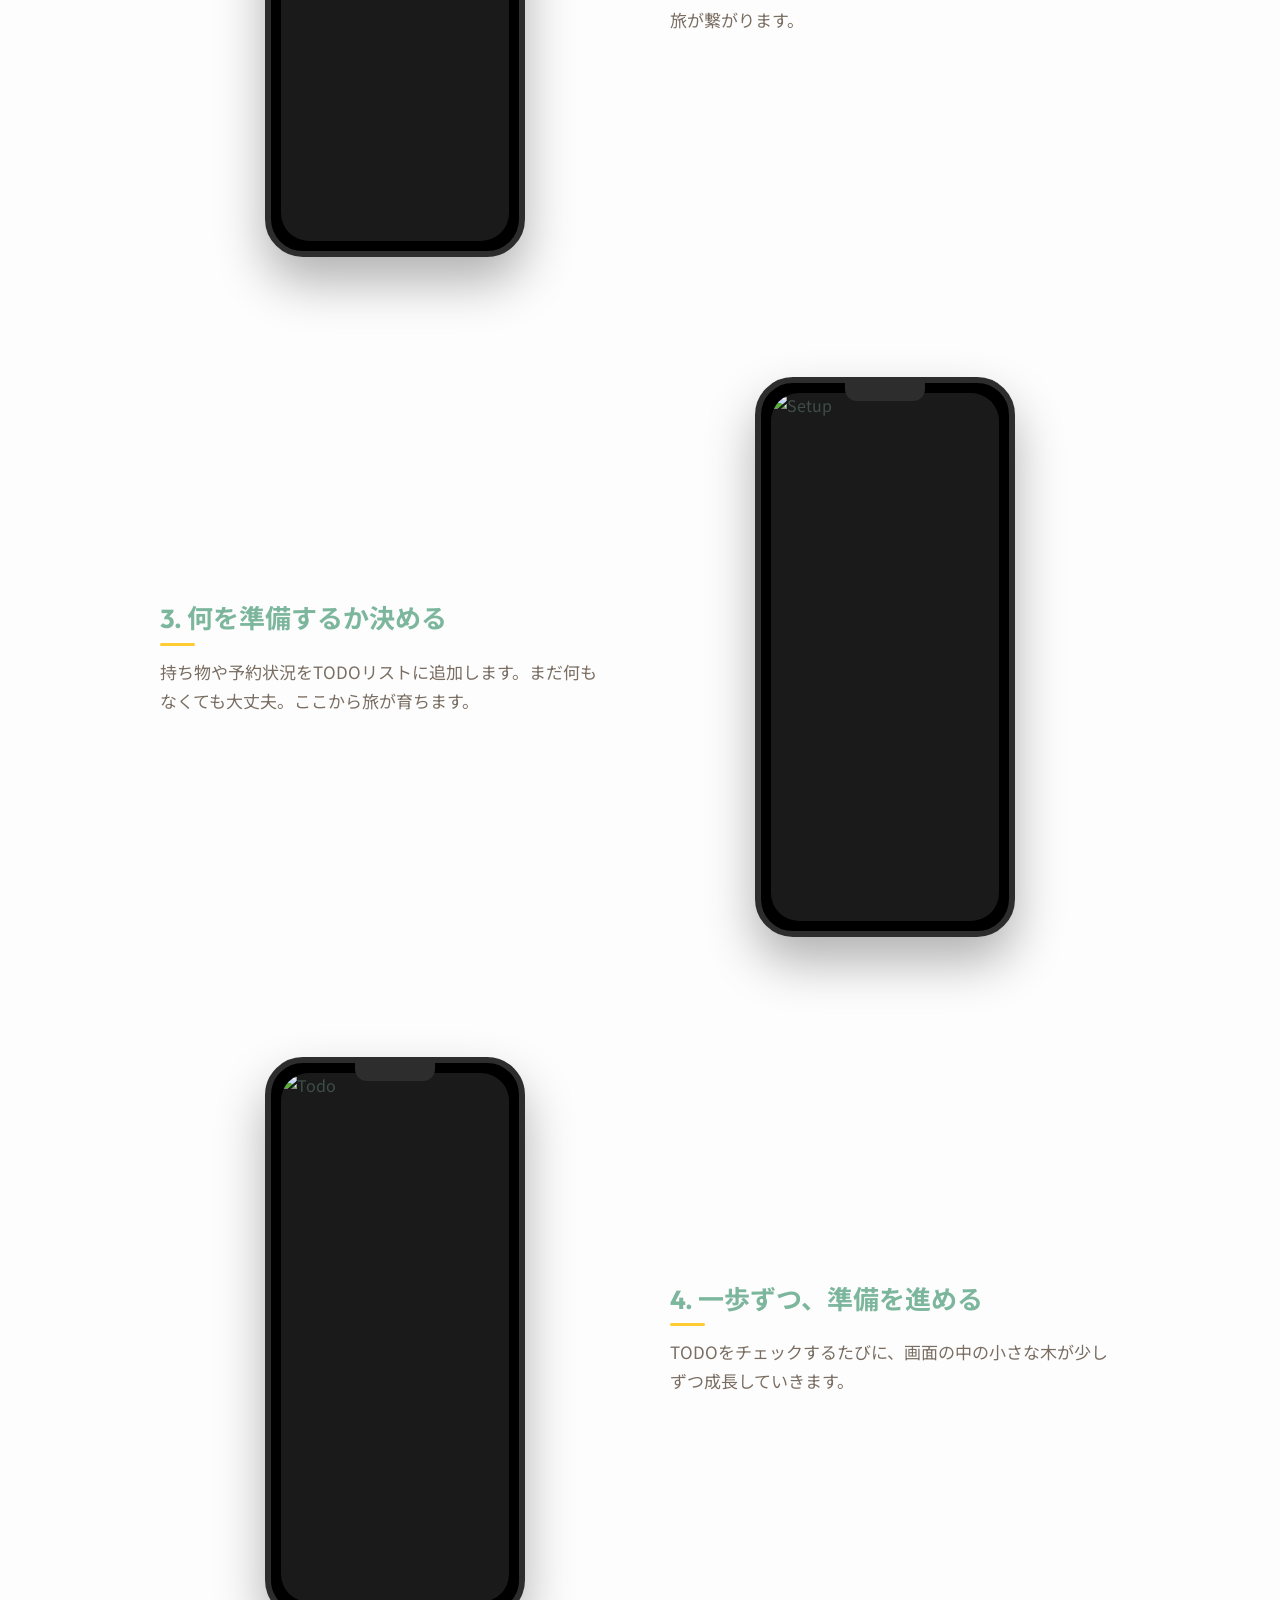
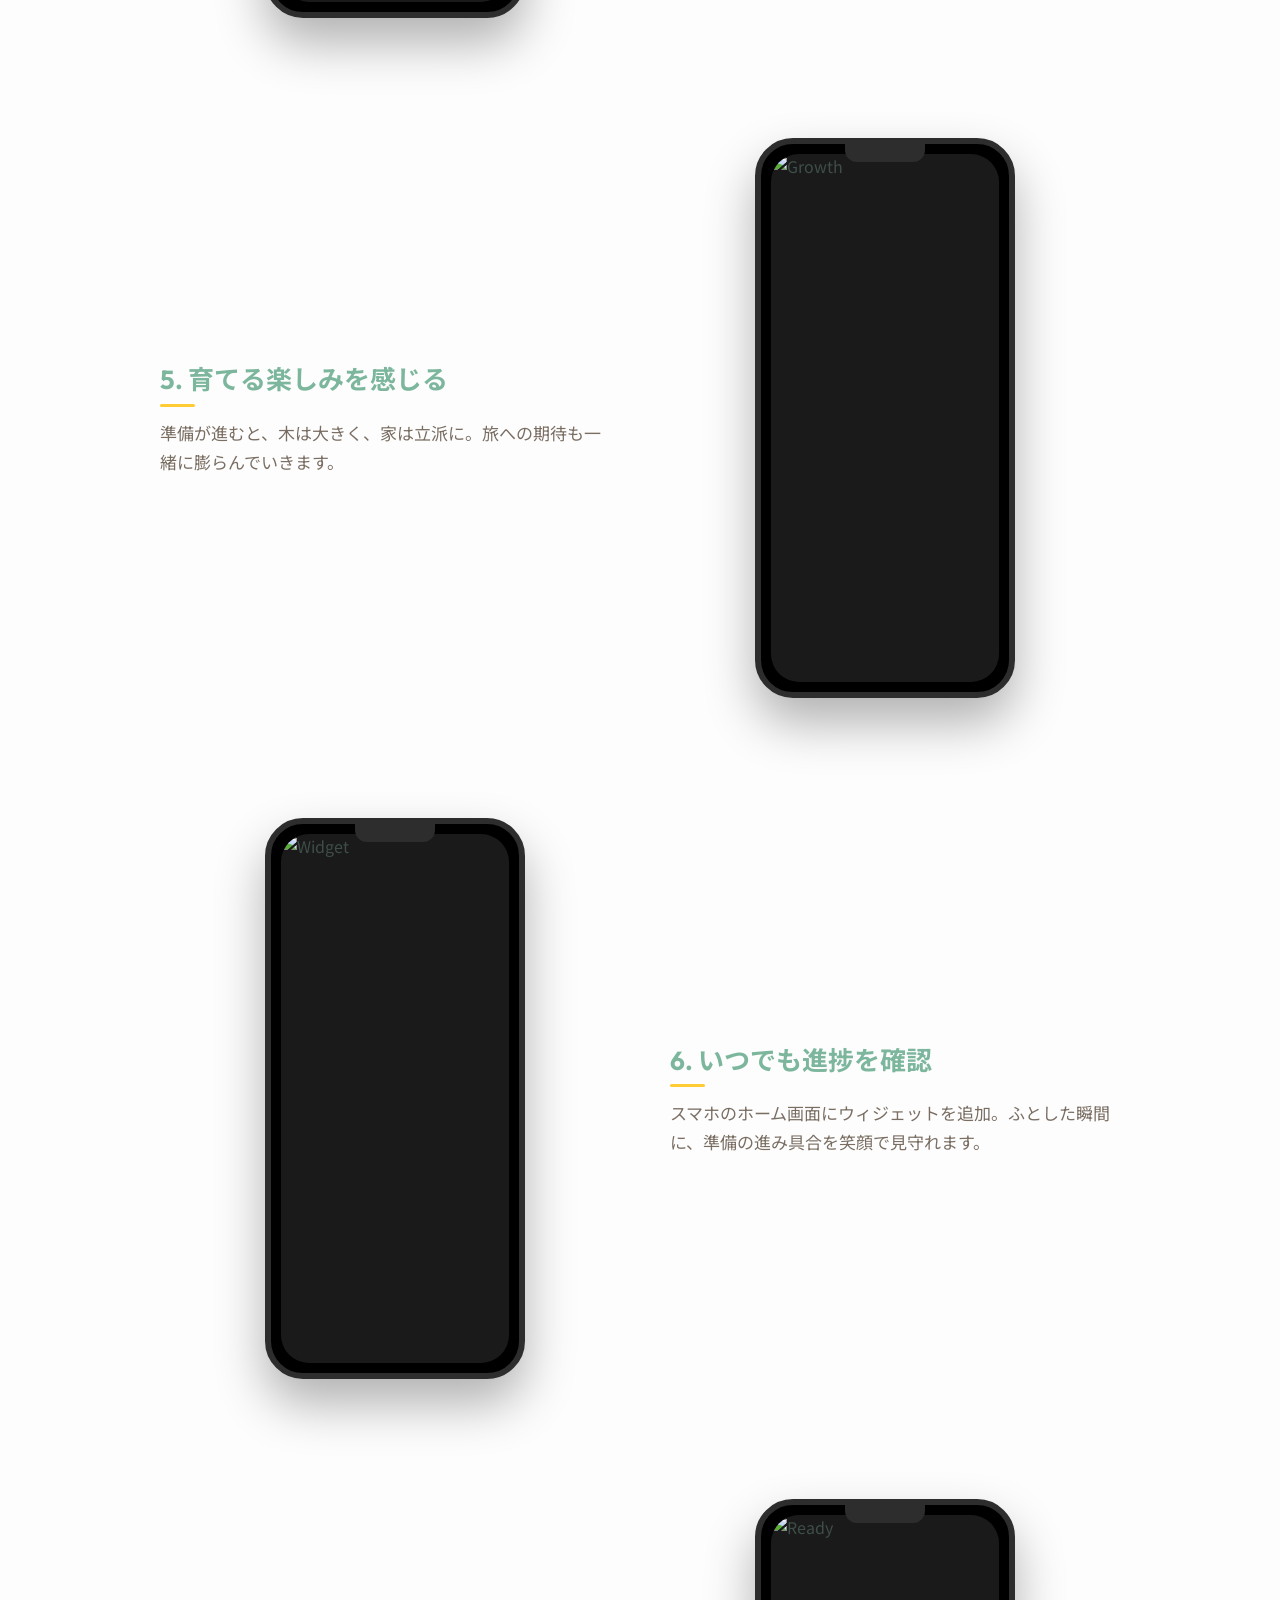
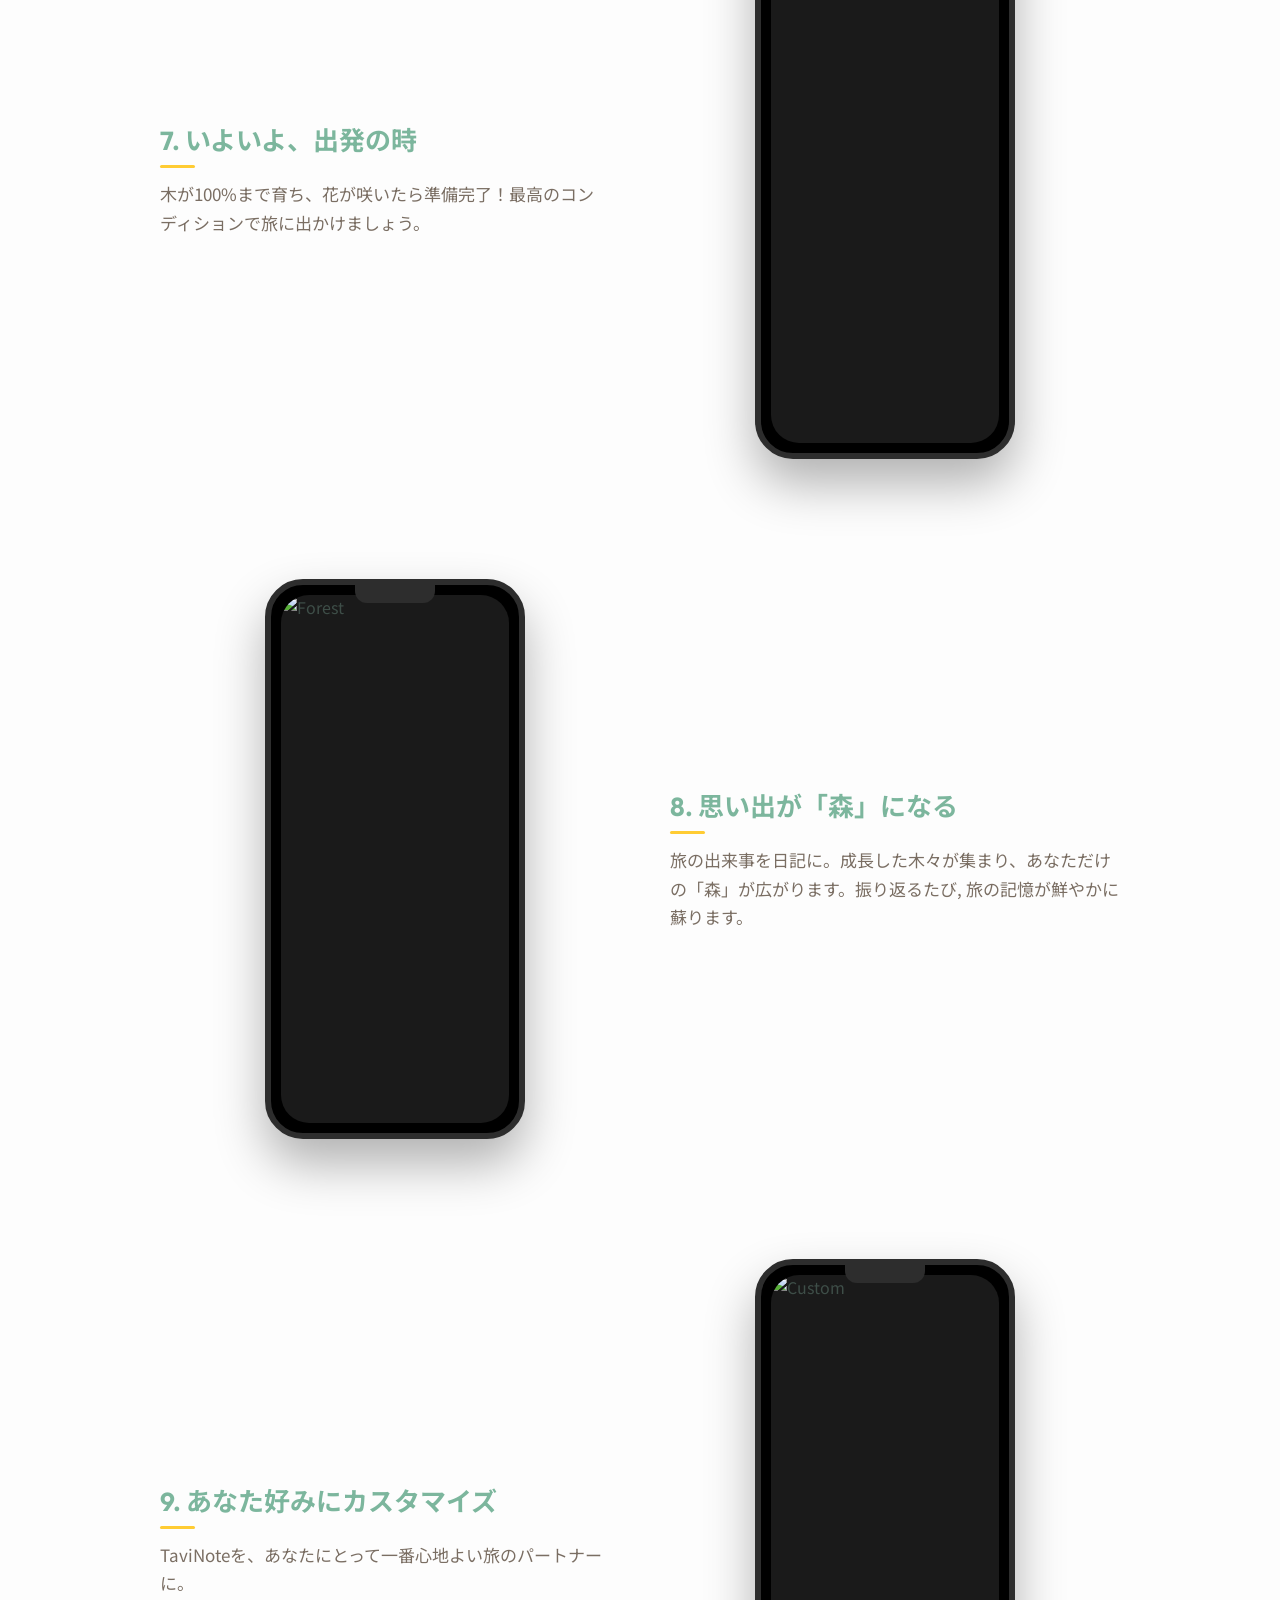
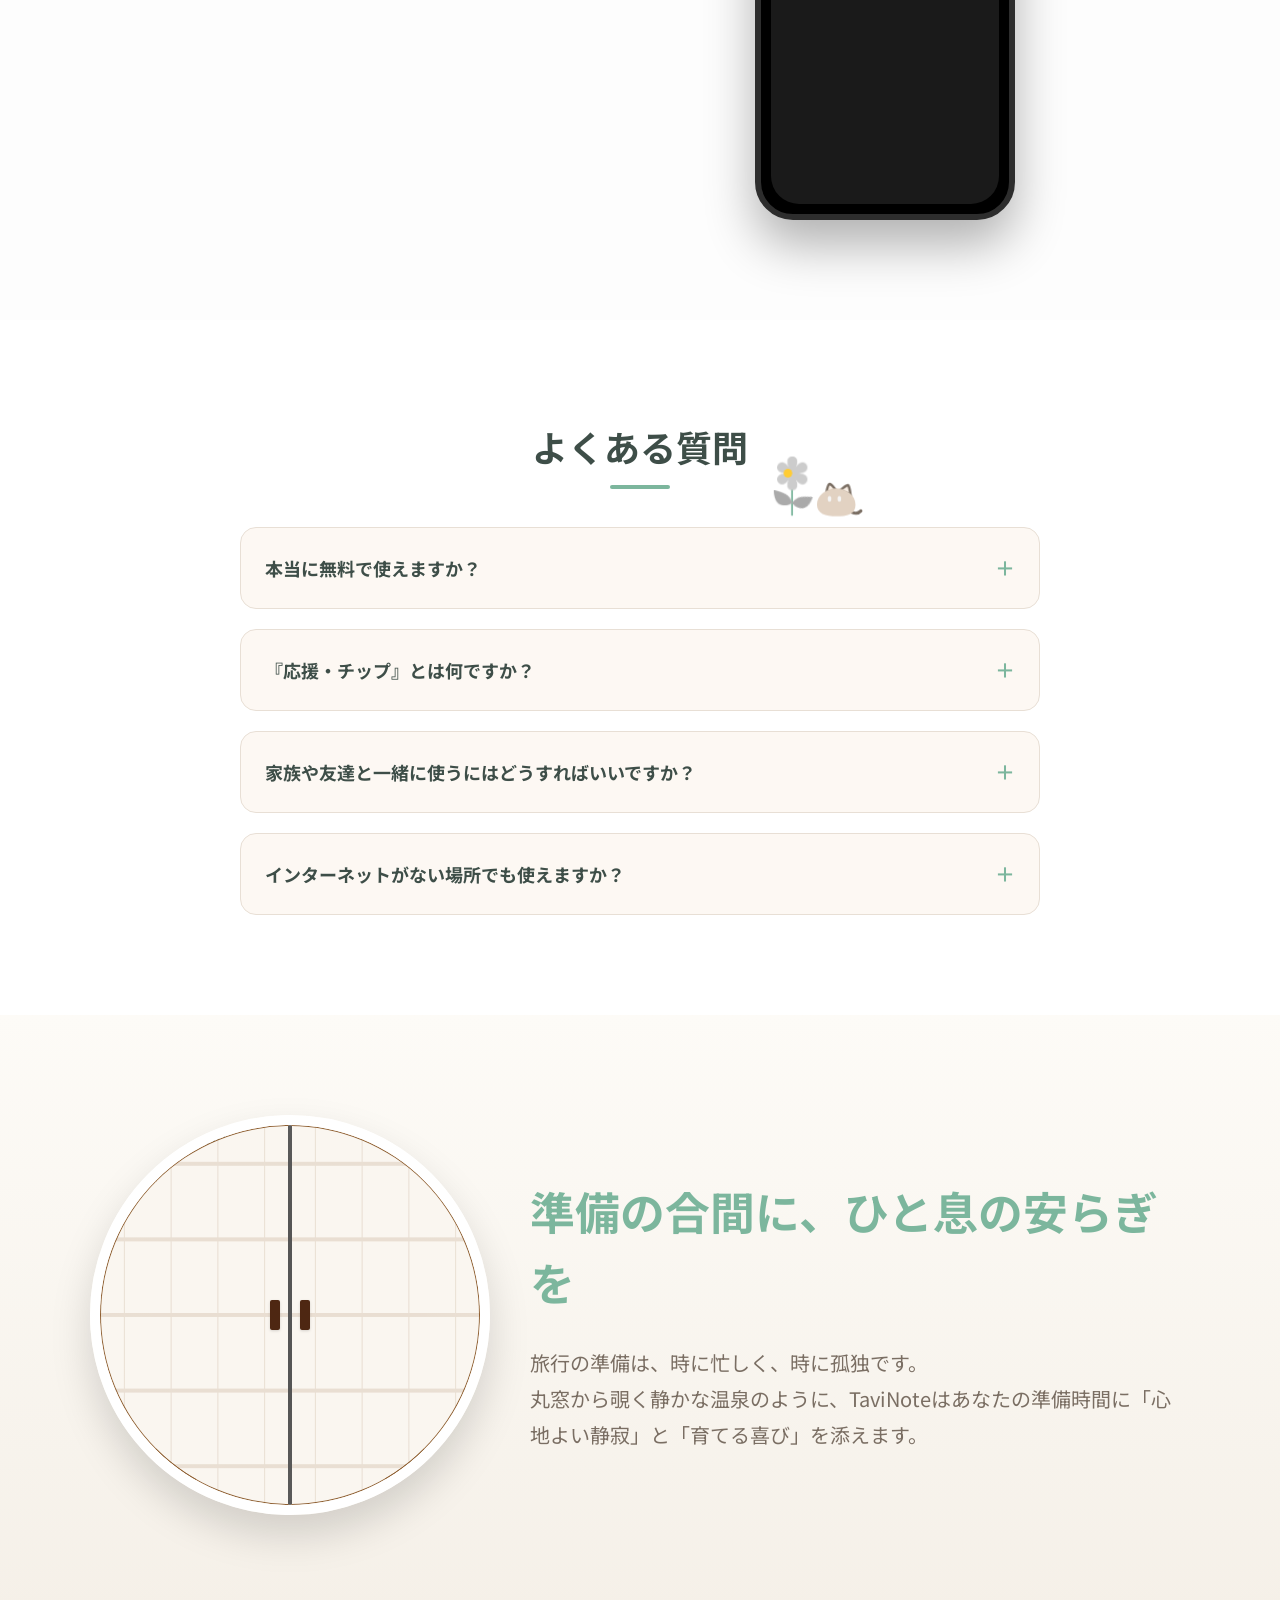
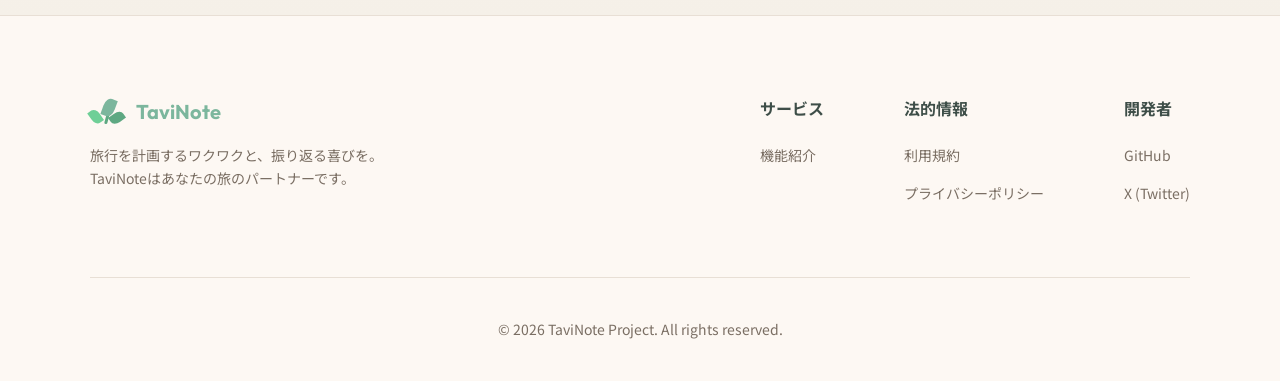
==== commit d22c58a0: "feat: Move cat animation next to the FAQ section title" ====
--- a/public/index.html
+++ b/public/index.html
@@ -405,32 +405,34 @@
     </section>
 
     <!-- ===== FAQ Section ===== -->
-    <section class="faq-section">
+<section class="faq-section">
         <div class="container">
-            <h2 class="faq-title" data-i18n="faqTitle">よくある質問</h2>
+            <div class="faq-title-container" style="position: relative; max-width: 480px; margin: 0 auto 50px; text-align: center;">
+                <h2 class="faq-title" data-i18n="faqTitle" style="margin-bottom: 0;">よくある質問</h2>
+                <div class="cat-faq-decoration" style="top: -65px; right: 25px; transform: scale(0.38); transform-origin: bottom right;">
+                    <div class="flower">
+                        <div class="flower__stem"></div>
+                        <img class="flower__leaf flower__leaf--1" src="cat_animation/leaf1.png" alt="" />
+                        <img class="flower__leaf flower__leaf--2" src="cat_animation/leaf2.png" alt="" />
+                        <img class="flower__bloom" src="cat_animation/hana.png" alt="" />
+                        <div class="flower__seed"></div>
+                    </div>
+                    <svg class="cat" viewBox="0 0 148 115">
+                        <g class="cat__inner">
+                            <path class="cat__tail" d="M114.085 101.509C126.144 106.365 136.457 103.51 142.414 96.7459" />
+                            <g class="cat__ears">
+                                <path class="cat__ear" d="M40.4319 6.09395C41.702 6.13103 43.8288 7.06505 46.7137 9.4725C49.4451 11.7519 52.2728 14.8543 54.8755 18.0786C57.1922 20.9487 59.2586 23.8248 60.8374 26.132L30.945 32.6769C31.4339 29.3893 32.1857 25.072 33.2486 20.7955C34.3353 16.4236 35.686 12.3521 37.2759 9.4793C39.0367 6.29792 40.2119 6.08756 40.4319 6.09395Z" />
+                                <path class="cat__ear" d="M98.6758 10.4927C99.8265 10.1389 100.473 10.1407 100.745 10.186C100.805 10.2161 101.09 10.3782 101.56 10.9946C102.189 11.8213 102.873 13.1132 103.559 14.896C104.924 18.4471 106.008 23.1915 106.839 28.0962C107.621 32.7162 108.149 37.3061 108.489 40.8638L76.0713 26.8882C78.2945 24.7999 81.1965 22.1764 84.3271 19.6128C87.7416 16.8168 91.3179 14.1834 94.5166 12.3823C96.1157 11.4819 97.5156 10.8494 98.6758 10.4927Z" />
+                            </g>
+                            <path class="cat__body" d="M124.824 76.3795C124.824 108.128 96.8814 114.128 62.4121 114.128C27.9429 114.128 0 105.122 9.2011e-08 76.3795C9.2011e-08 47.6368 27.9429 24.3362 62.4121 24.3362C96.8814 24.3362 124.824 47.6368 124.824 76.3795Z" />
+                            <rect class="cat__eye" x="35" y="48.1279" width="11" height="19" rx="5.5" />
+                            <rect class="cat__eye" x="67" y="48.1279" width="11" height="19" rx="5.5" />
+                        </g>
+                    </svg>
+                </div>
+            </div>
             <div class="faq-container">
-                <details class="faq-item" style="position: relative;">
-                    <div class="cat-faq-decoration">
-                        <div class="flower">
-                            <div class="flower__stem"></div>
-                            <img class="flower__leaf flower__leaf--1" src="cat_animation/leaf1.png" alt="" />
-                            <img class="flower__leaf flower__leaf--2" src="cat_animation/leaf2.png" alt="" />
-                            <img class="flower__bloom" src="cat_animation/hana.png" alt="" />
-                            <div class="flower__seed"></div>
-                        </div>
-                        <svg class="cat" viewBox="0 0 148 115">
-                            <g class="cat__inner">
-                                <path class="cat__tail" d="M114.085 101.509C126.144 106.365 136.457 103.51 142.414 96.7459" />
-                                <g class="cat__ears">
-                                    <path class="cat__ear" d="M40.4319 6.09395C41.702 6.13103 43.8288 7.06505 46.7137 9.4725C49.4451 11.7519 52.2728 14.8543 54.8755 18.0786C57.1922 20.9487 59.2586 23.8248 60.8374 26.132L30.945 32.6769C31.4339 29.3893 32.1857 25.072 33.2486 20.7955C34.3353 16.4236 35.686 12.3521 37.2759 9.4793C39.0367 6.29792 40.2119 6.08756 40.4319 6.09395Z" />
-                                    <path class="cat__ear" d="M98.6758 10.4927C99.8265 10.1389 100.473 10.1407 100.745 10.186C100.805 10.2161 101.09 10.3782 101.56 10.9946C102.189 11.8213 102.873 13.1132 103.559 14.896C104.924 18.4471 106.008 23.1915 106.839 28.0962C107.621 32.7162 108.149 37.3061 108.489 40.8638L76.0713 26.8882C78.2945 24.7999 81.1965 22.1764 84.3271 19.6128C87.7416 16.8168 91.3179 14.1834 94.5166 12.3823C96.1157 11.4819 97.5156 10.8494 98.6758 10.4927Z" />
-                                </g>
-                                <path class="cat__body" d="M124.824 76.3795C124.824 108.128 96.8814 114.128 62.4121 114.128C27.9429 114.128 0 105.122 9.2011e-08 76.3795C9.2011e-08 47.6368 27.9429 24.3362 62.4121 24.3362C96.8814 24.3362 124.824 47.6368 124.824 76.3795Z" />
-                                <rect class="cat__eye" x="35" y="48.1279" width="11" height="19" rx="5.5" />
-                                <rect class="cat__eye" x="67" y="48.1279" width="11" height="19" rx="5.5" />
-                            </g>
-                        </svg>
-                    </div>
+                <details class="faq-item">
                     <summary data-i18n="faqQ1">本当に無料で使えますか？</summary>
                     <div class="faq-answer" data-i18n="faqA1">はい、すべての機能を完全無料でご利用いただけます。課金による機能制限などは一切ありません。</div>
                 </details>
--- a/public/landing.css
+++ b/public/landing.css
@@ -1826,8 +1826,7 @@
     border-radius: 999px;
     animation:
         stem-grow 0.4s ease-in-out 0s both,
-        stem-extend 0.3s ease-in-out 1.6s forwards,
-        stem-retract 0.6s ease-in-out 3.2s forwards;
+        stem-extend 0.3s ease-in-out 1.6s forwards;
 }
 
 @keyframes stem-grow {
@@ -1854,8 +1853,7 @@
     left: 2%;
     transform-origin: 100% 87%;
     animation:
-        leaf-pop-1 0.8s ease-in-out 0.4s both,
-        leaf-hide-1 0.3s ease-in-out 3.3s forwards;
+        leaf-pop-1 0.8s ease-in-out 0.4s both;
 }
 @keyframes leaf-pop-1 {
     from { transform: scale(0) rotate(-50deg) skewX(-10deg); }
@@ -1871,8 +1869,7 @@
     right: 2%;
     transform-origin: 0% 87%;
     animation:
-        leaf-pop-2 0.8s ease-in-out 0.3s both,
-        leaf-hide-2 0.3s ease-in-out 3.2s forwards;
+        leaf-pop-2 0.8s ease-in-out 0.3s both;
 }
 @keyframes leaf-pop-2 {
     from { transform: scale(0) rotate(80deg) skewX(-5deg); }
@@ -1891,8 +1888,7 @@
     left: 10%;
     width: 80%;
     animation:
-        bloom-pop 0.7s ease-in-out 1.85s both,
-        bloom-hide 0.4s ease-in-out 3s forwards;
+        bloom-pop 0.7s ease-in-out 1.85s both;
 }
 @keyframes bloom-pop {
     from { transform: scale(0) rotate(-30deg); }
@@ -1913,8 +1909,7 @@
     border-radius: 50%;
     background-color: var(--accent);
     animation:
-        seed-pop 0.7s ease-in-out 1.95s both,
-        seed-hide 0.4s ease-in-out 3s forwards;
+        seed-pop 0.7s ease-in-out 1.95s both;
 }
 @keyframes seed-pop {
     from { transform: scale(0); }
@@ -1960,10 +1955,7 @@
 
 .cat__ears {
     transform: translateY(3px);
-    animation:
-        ears-settle 0.7s ease-in-out 0.2s both,
-        ears-tilt 0.7s ease-in-out 1.7s forwards,
-        ears-reset 0.7s ease-in-out 3.4s forwards;
+    animation: ears-look-up 8s ease-in-out infinite;
 }
 @keyframes ears-settle {
     from { transform: rotate(-10deg) translate(-15px, 18px) scale(1, 1.1); }
@@ -2005,10 +1997,7 @@
 .cat__body {
     fill: #E2D2C2;
     transform-origin: center bottom;
-    animation:
-        body-settle 0.7s ease-in-out 0.2s both,
-        body-stretch 0.7s ease-in-out 1.7s forwards,
-        body-reset 0.7s ease-in-out 3.4s forwards;
+    animation: body-look-up 8s ease-in-out infinite;
 }
 @keyframes body-settle {
     from { transform: scale(1.04, 0.9); }
@@ -2025,10 +2014,7 @@
 
 .cat__eye {
     fill: #f5f5f5;
-    animation:
-        eye-settle 0.7s ease-in-out 0.2s both,
-        eye-squint 0.7s ease-in-out 1.7s forwards,
-        eye-reset 0.7s ease-in-out 3.4s forwards;
+    animation: eye-look-up 8s ease-in-out infinite;
 }
 @keyframes eye-settle {
     from { transform: translate(-10px, 20px) scaleY(0.9); }
@@ -2042,3 +2028,30 @@
     from { transform: translate(-2px, -8px) scaleY(0.8); }
     to { transform: translate(-10px, 20px) scaleY(0.9); }
 }
+
+@keyframes body-look-up {
+    0%, 45%, 100% {
+        transform: scale(1, 1);
+    }
+    55%, 90% {
+        transform: scale(0.94, 1.1) skewX(2deg);
+    }
+}
+
+@keyframes ears-look-up {
+    0%, 45%, 100% {
+        transform: translate(0px, 3px) rotate(0deg);
+    }
+    55%, 90% {
+        transform: rotate(7deg) translate(14px, -5px) scale(1, 1.1);
+    }
+}
+
+@keyframes eye-look-up {
+    0%, 45%, 100% {
+        transform: translate(0, 0) scaleY(1);
+    }
+    55%, 90% {
+        transform: translate(-3px, -8px) scaleY(0.8);
+    }
+}
